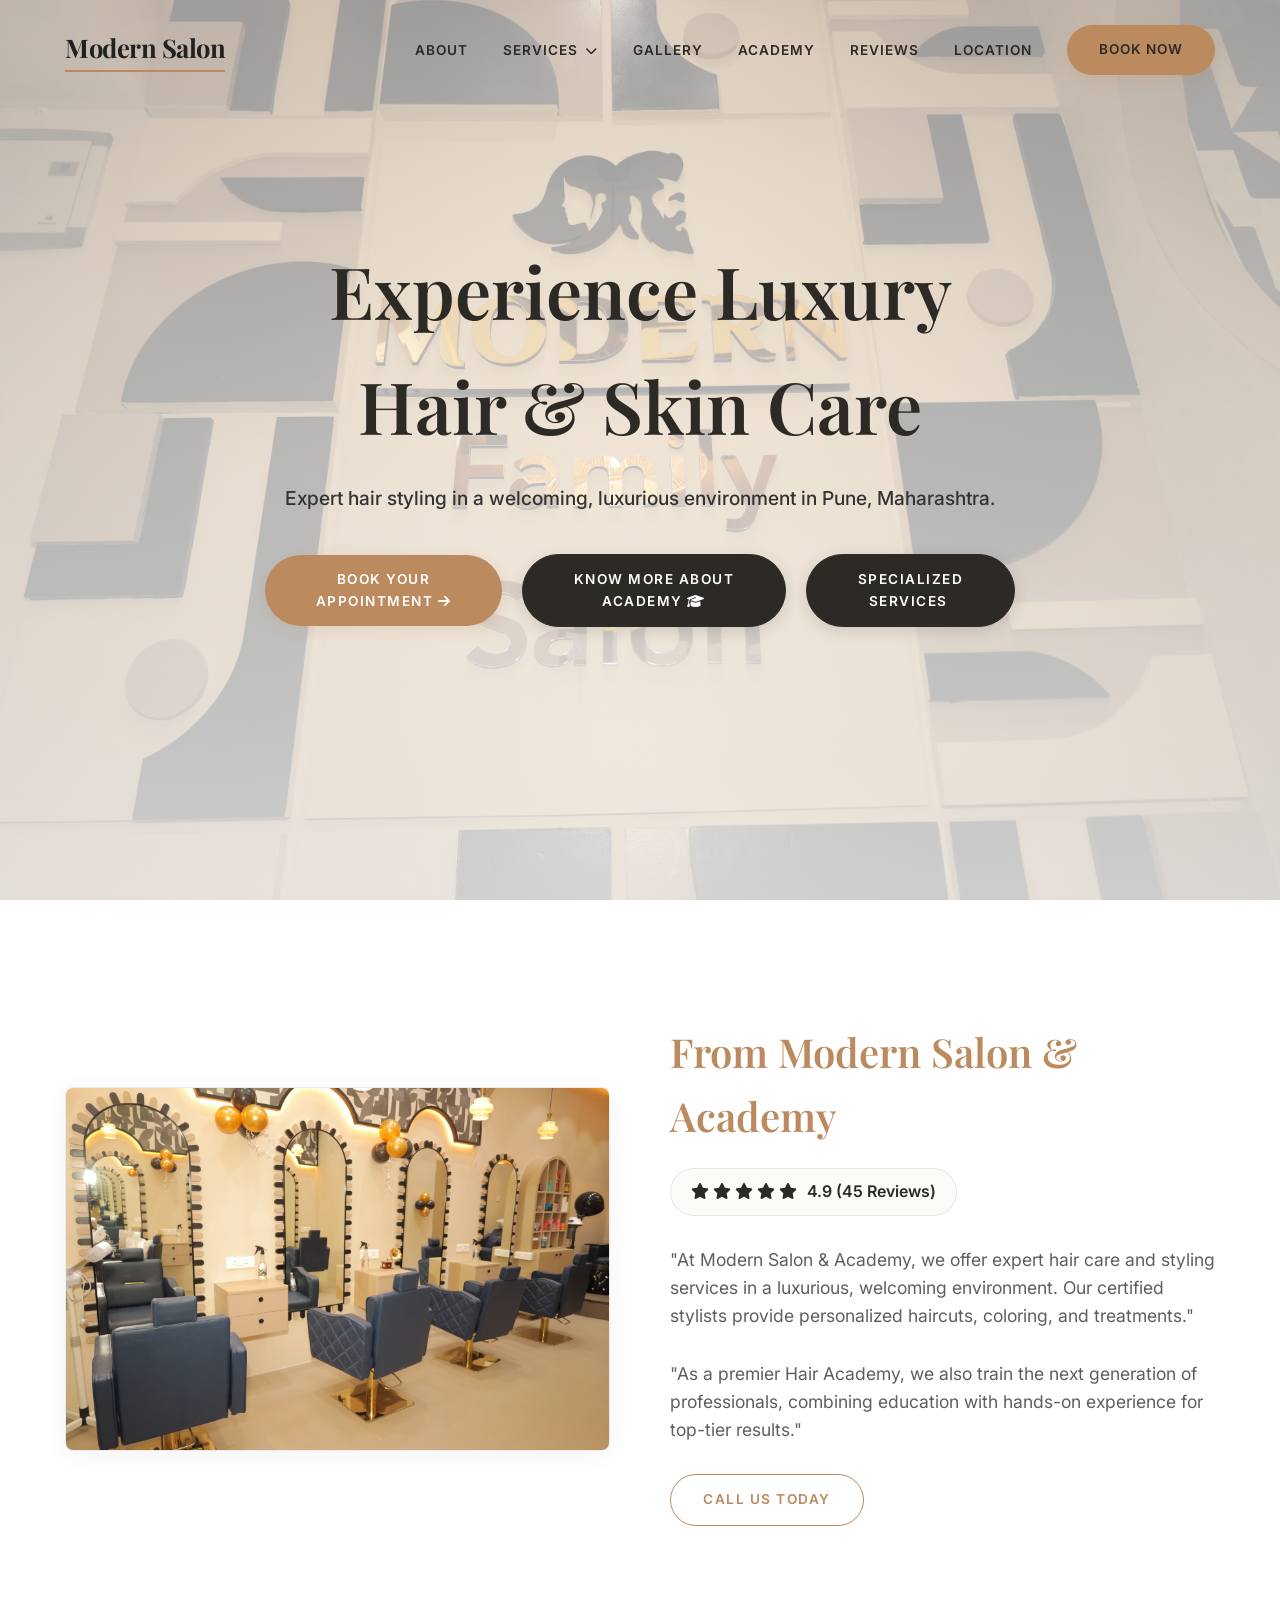
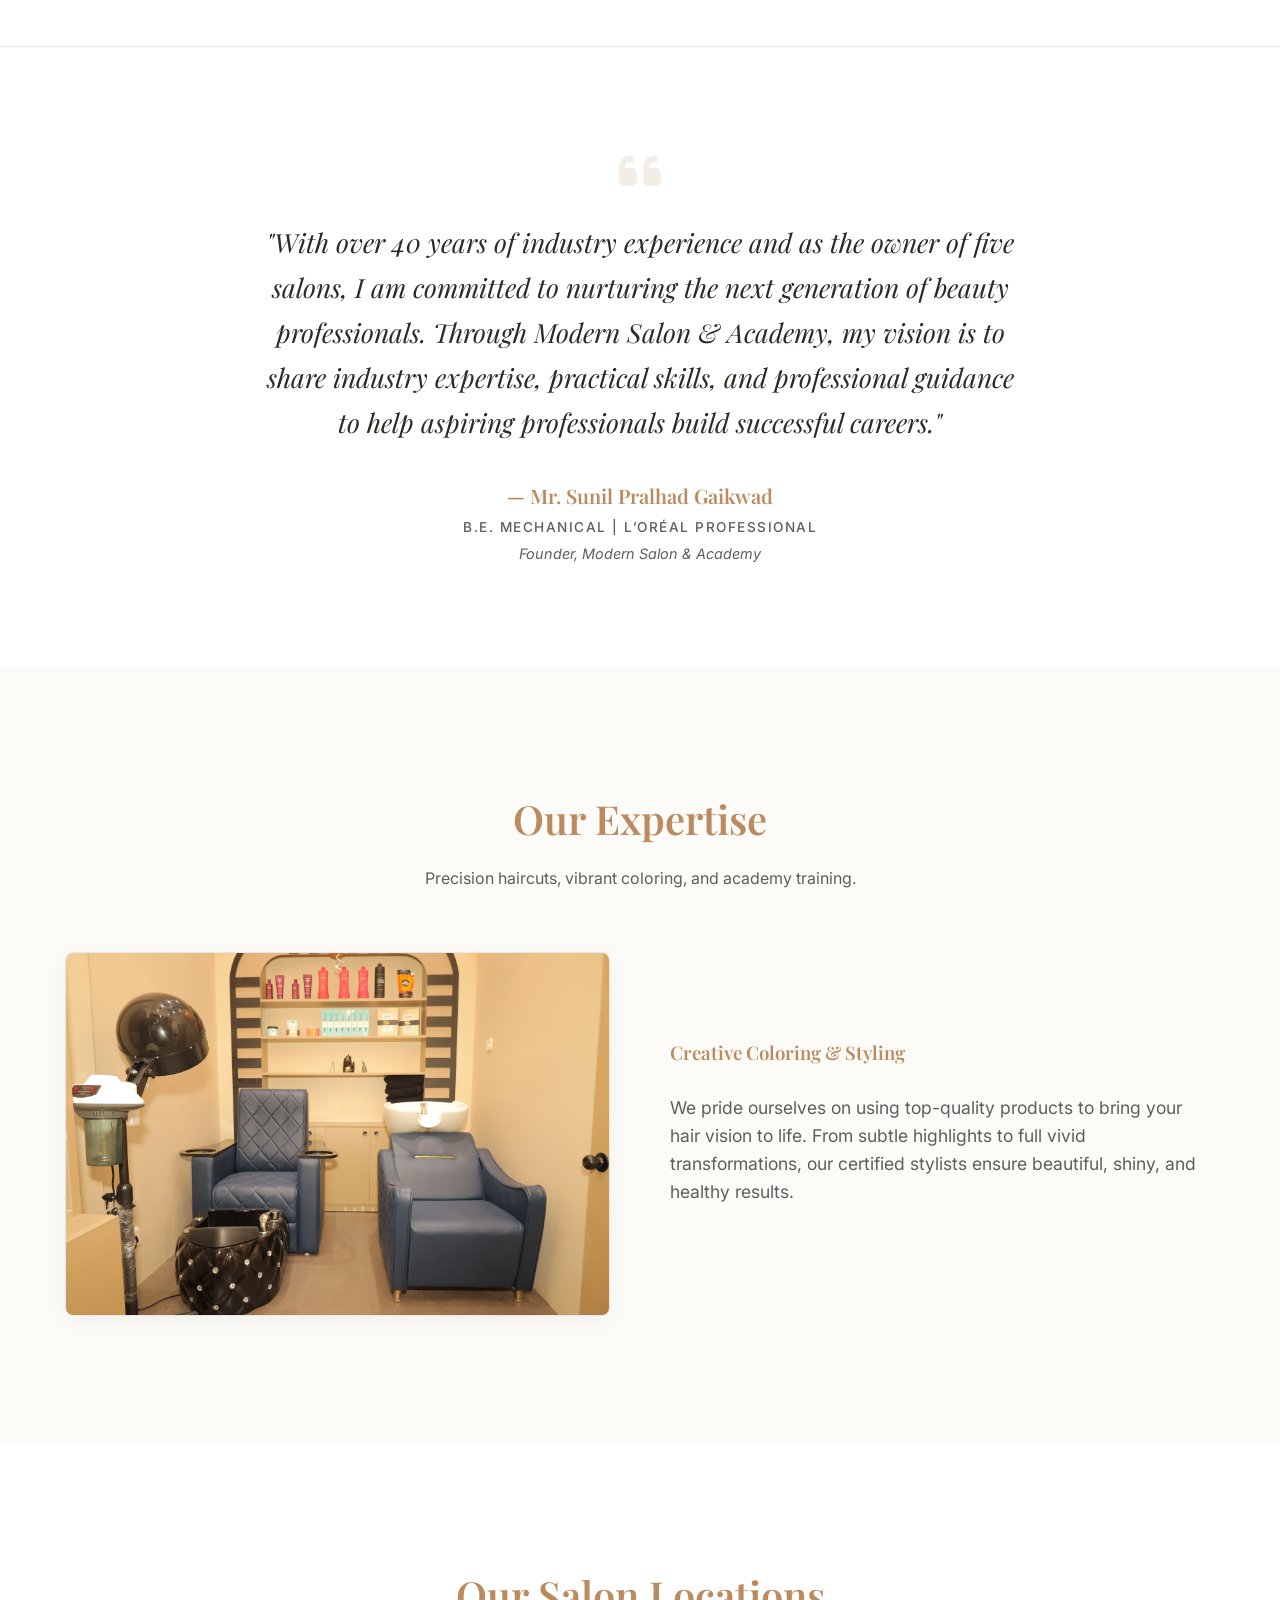
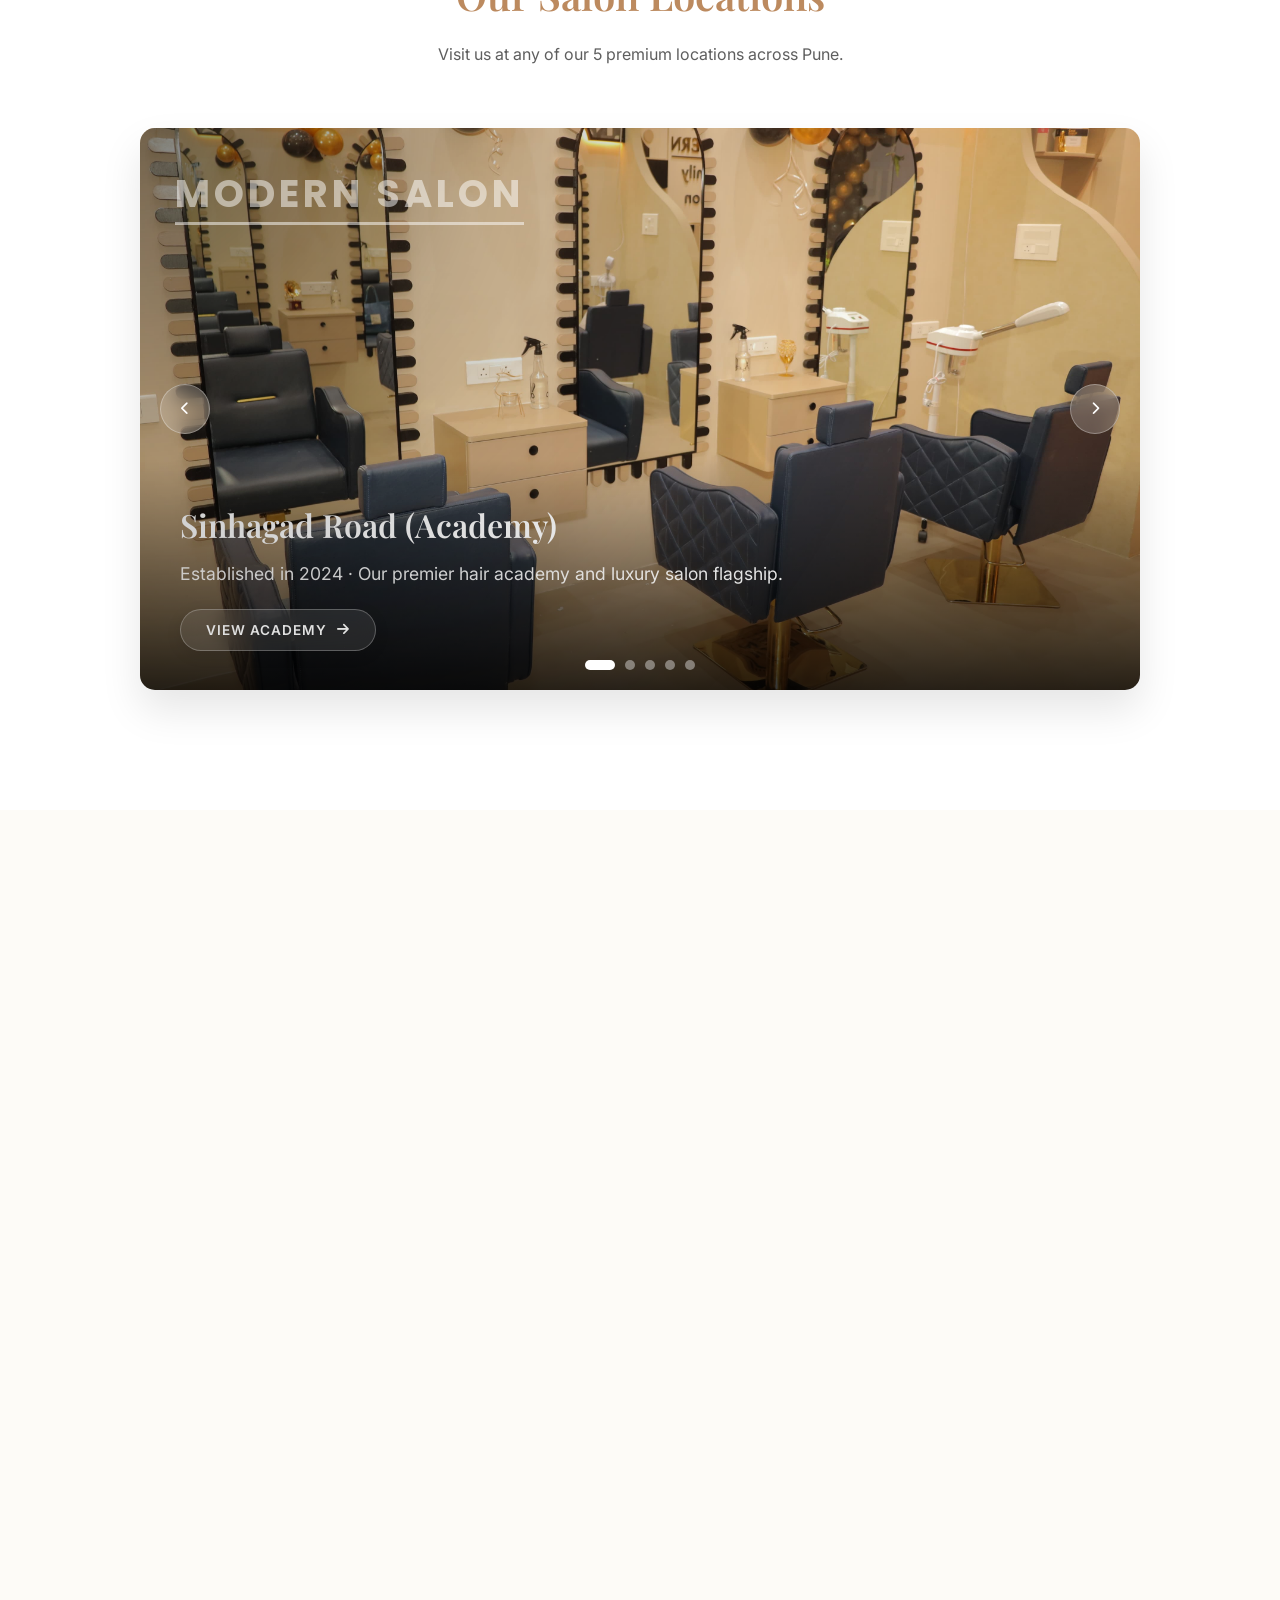
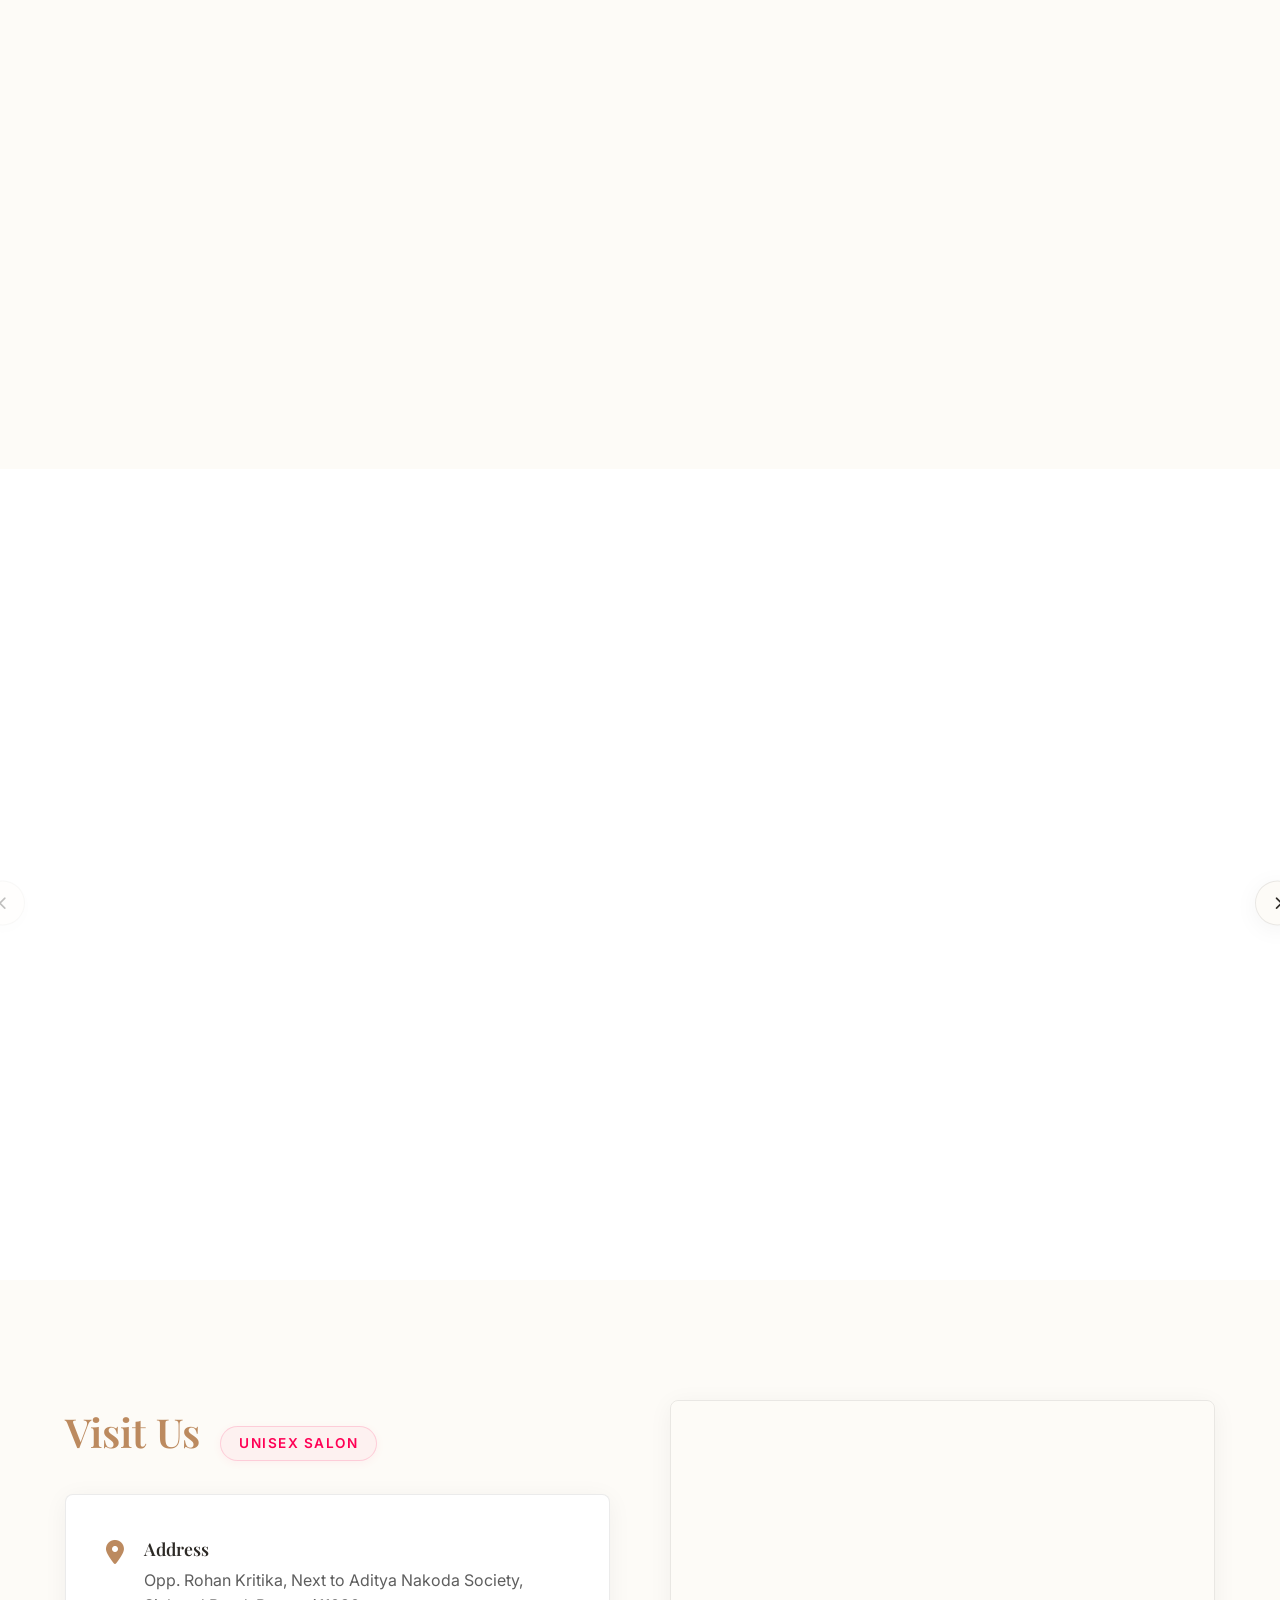
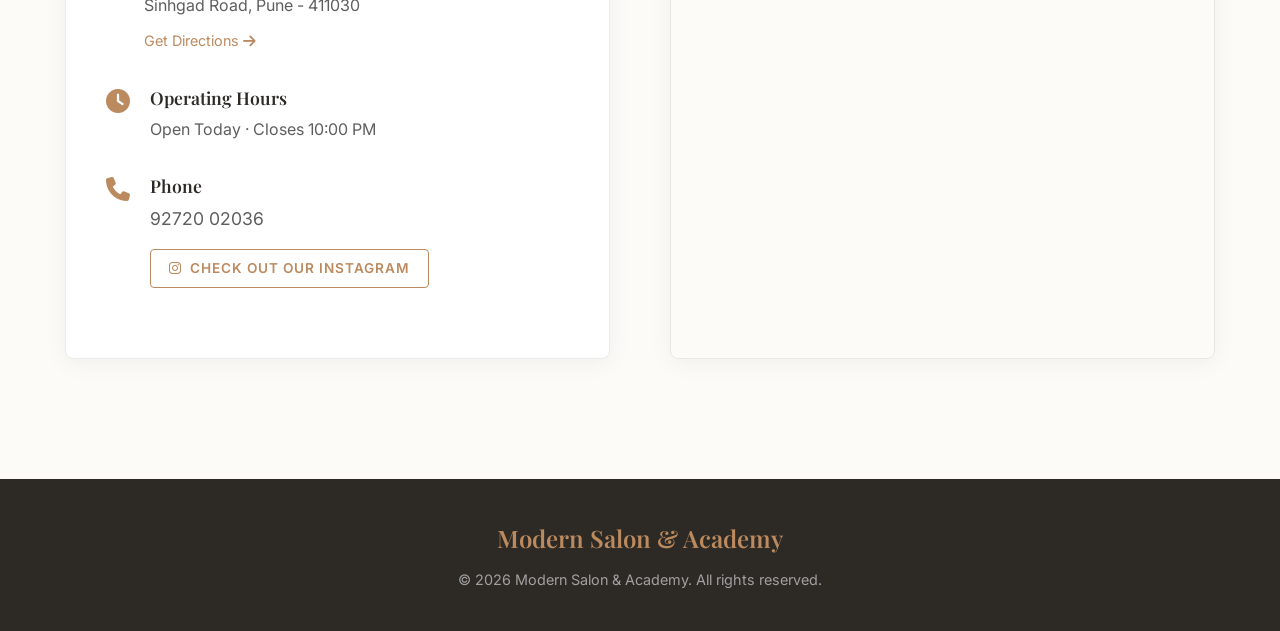
==== index.html @ 639b088c "feat: add Google Reviews carousel with 11 reviews" ====
<!DOCTYPE html>
<html lang="en">

<head>
    <meta charset="UTF-8">
    <meta name="viewport" content="width=device-width, initial-scale=1.0">
    <title>Modern Salon & Academy | Hairdresser in Pune</title>
    <meta name="description"
        content="At Modern Salon & Academy, we offer expert hair care and styling services in a luxurious, welcoming environment. Pune's premier Hair Academy.">
    <!-- Fonts -->
    <link rel="preconnect" href="https://fonts.googleapis.com">
    <link rel="preconnect" href="https://fonts.gstatic.com" crossorigin>
    <!-- Icons -->
    <link rel="stylesheet" href="https://cdnjs.cloudflare.com/ajax/libs/font-awesome/6.4.0/css/all.min.css">
    <!-- Styles -->
    <link rel="stylesheet" href="styles.css">
</head>

<body>

    <!-- Header & Navigation -->
    <header>
        <div class="container nav-container">
            <a href="#" class="logo">Modern Salon</a>

            <button class="mobile-menu-btn" aria-label="Toggle menu">
                <i class="fa-solid fa-bars"></i>
            </button>

            <ul class="nav-links">
                <li><a href="#about">About</a></li>
                <li class="dropdown">
                    <a href="#services" class="dropdown-toggle">Services <i class="fa-solid fa-chevron-down"
                            style="font-size: 0.75rem; margin-left: 3px;"></i></a>
                    <ul class="dropdown-menu">
                        <li><a href="#services">Regular Services</a></li>
                        <li><a href="services.html">Advanced Services</a></li>
                        <li><a href="academy.html">Know more about the academy</a></li>
                    </ul>
                </li>
                <li><a href="#gallery">Gallery</a></li>
                <li><a href="academy.html">Academy</a></li>
                <li><a href="#reviews">Reviews</a></li>
                <li><a href="#contact">Location</a></li>
                <li><a href="tel:08080866944" class="btn">Book Now</a></li>
            </ul>
        </div>
    </header>

    <!-- Mobile Floating Action Button -->
    <a href="tel:08080866944" class="floating-call-btn" aria-label="Call Now">
        <i class="fa-solid fa-phone"></i>
    </a>

    <!-- Hero Section -->
    <section class="hero" id="home">
        <div class="container hero-content">
            <h1>Experience Luxury Hair & Skin Care</h1>
            <p>Expert hair styling in a welcoming, luxurious environment in Pune, Maharashtra.</p>
            <div class="hero-btns">
                <a href="tel:08080866944" class="btn">Book Your Appointment <i class="fa-solid fa-arrow-right"></i></a>
                <a href="academy.html" class="btn btn-hero-secondary">Know more about Academy <i
                        class="fa-solid fa-graduation-cap"></i></a>
                <a href="services.html" class="btn btn-hero-secondary">Specialized Services <i
                        class="fa-solid fa-sparkles"></i></a>
            </div>
        </div>
    </section>

    <!-- About Section -->
    <section class="about" id="about">
        <div class="container about-grid">
            <div class="about-img-container reveal">
                <img src="ModernPhotos/Chairs.jpeg" alt="Modern Salon luxury interior" class="about-img">
            </div>
            <div class="about-text reveal">
                <h2>From Modern Salon & Academy</h2>
                <div class="rating-badge">
                    <span class="stars">
                        <i class="fa-solid fa-star"></i>
                        <i class="fa-solid fa-star"></i>
                        <i class="fa-solid fa-star"></i>
                        <i class="fa-solid fa-star"></i>
                        <i class="fa-solid fa-star"></i>
                    </span>
                    <span>4.9 (45 Reviews)</span>
                </div>
                <p>
                    "At Modern Salon & Academy, we offer expert hair care and styling services in a luxurious, welcoming
                    environment. Our certified stylists provide personalized haircuts, coloring, and treatments."
                </p>
                <p>
                    "As a premier Hair Academy, we also train the next generation of professionals, combining education
                    with hands-on experience for top-tier results."
                </p>
                <a href="tel:08080866944" class="btn btn-outline">Call Us Today</a>
            </div>
        </div>
    </section>

    <!-- Founder's Message Section -->
    <section class="founder-section reveal">
        <div class="container founder-container">
            <div class="founder-quote-wrapper">
                <i class="fa-solid fa-quote-left quote-icon"></i>
                <blockquote class="founder-quote">
                    "With over 40 years of industry experience and as the owner of five salons, I am committed to
                    nurturing the next generation of beauty professionals. Through Modern Salon & Academy, my vision is
                    to share industry expertise, practical skills, and professional guidance to help aspiring
                    professionals build successful careers."
                </blockquote>
                <div class="founder-meta">
                    <p class="founder-name">— Mr. Sunil Pralhad Gaikwad</p>
                    <p class="founder-credentials">B.E. Mechanical | L’Oréal Professional</p>
                    <p class="founder-title">Founder, Modern Salon & Academy</p>
                </div>
            </div>
        </div>
    </section>

    <!-- Services / Showcase Section -->
    <section class="services" id="services">
        <div class="container">
            <div class="section-header reveal">
                <h2>Our Expertise</h2>
                <p style="color: var(--text-muted)">Precision haircuts, vibrant coloring, and academy training.</p>
            </div>

            <div class="about-grid" style="align-items: center;">
                <div class="about-text reveal" style="order: 2;">
                    <h3>Creative Coloring & Styling</h3>
                    <br>
                    <p>We pride ourselves on using top-quality products to bring your hair vision to life. From subtle
                        highlights to full vivid transformations, our certified stylists ensure beautiful, shiny, and
                        healthy results.</p>
                </div>
                <div class="about-img-container reveal" style="order: 1;">
                    <img src="ModernPhotos/AdvnacedChairs.jpeg" alt="Creative hair coloring and styling"
                        class="about-img">
                </div>
            </div>
        </div>
    </section>

    <!-- Locations Carousel Section -->
    <section class="locations-carousel" id="locations">
        <div class="container">
            <div class="section-header reveal">
                <h2>Our Salon Locations</h2>
                <p style="color: var(--text-muted)">Visit us at any of our 5 premium locations across Pune.</p>
            </div>

            <div class="carousel-container reveal">
                <div class="carousel-track">
                    <!-- Slide 1: Sinhagad Road Academy -->
                    <div class="carousel-slide" data-location="sinhagad">
                        <div class="slide-content">
                            <div class="slide-tag">Modern Salon</div>
                            <img src="ModernPhotos/Chairs3.jpeg" alt="Modern Salon Sinhagad Road Academy">
                            <div class="slide-overlay">
                                <h3>Sinhagad Road (Academy)</h3>
                                <p>Established in 2024 · Our premier hair academy and luxury salon flagship.</p>
                                <button class="visit-btn">View Academy <i class="fa-solid fa-arrow-right"></i></button>
                            </div>
                        </div>
                    </div>
                    <!-- Slide 2: Nanded City -->
                    <div class="carousel-slide" data-location="nanded">
                        <div class="slide-content">
                            <div class="slide-tag">Modern Salon</div>
                            <img src="ModernPhotos/ShopLocation.jpeg" alt="Modern Salon Nanded City Location">
                            <div class="slide-overlay">
                                <h3>Nanded City</h3>
                                <p>Established in 2015 · Modern aesthetics and expert stylists in Nanded City.</p>
                                <button class="visit-btn">Visit Location <i
                                        class="fa-solid fa-arrow-right"></i></button>
                            </div>
                        </div>
                    </div>
                    <!-- Slide 3: Goel Ganga -->
                    <div class="carousel-slide" data-location="goelganga">
                        <div class="slide-content">
                            <div class="slide-tag">Modern Salon</div>
                            <img src="ModernPhotos/Chairs2.jpeg" alt="Modern Salon Goel Ganga Location">
                            <div class="slide-overlay">
                                <h3>Goel Ganga</h3>
                                <p>Established in 2014 · Sophisticated styling and premium care at Goel Ganga.</p>
                                <button class="visit-btn">Visit Location <i
                                        class="fa-solid fa-arrow-right"></i></button>
                            </div>
                        </div>
                    </div>
                    <!-- Slide 4: Navshya Maruti -->
                    <div class="carousel-slide" data-location="navshya">
                        <div class="slide-content">
                            <div class="slide-tag">Modern Salon</div>
                            <img src="ModernPhotos/Products2.jpeg" alt="Modern Salon Navshya Maruti Location">
                            <div class="slide-overlay">
                                <h3>Navshya Maruti</h3>
                                <p>Established in 2005 · Boutique salon services and personalized care at Navshya
                                    Maruti.</p>
                                <button class="visit-btn">Visit Location <i
                                        class="fa-solid fa-arrow-right"></i></button>
                            </div>
                        </div>
                    </div>
                    <!-- Slide 5: Ganesh Mala -->
                    <div class="carousel-slide" data-location="ganeshmala">
                        <div class="slide-content">
                            <div class="slide-tag">Modern Salon</div>
                            <img src="ModernPhotos/Chairs4.jpeg" alt="Modern Salon Ganesh Mala Location">
                            <div class="slide-overlay">
                                <h3>Ganesh Mala</h3>
                                <p>Established in 1993 · Our signature flagship experience at Ganesh Mala.</p>
                                <button class="visit-btn">Visit Location <i
                                        class="fa-solid fa-arrow-right"></i></button>
                            </div>
                        </div>
                    </div>
                </div>

                <button class="carousel-btn prev-btn" aria-label="Previous Slide">
                    <i class="fa-solid fa-chevron-left"></i>
                </button>
                <button class="carousel-btn next-btn" aria-label="Next Slide">
                    <i class="fa-solid fa-chevron-right"></i>
                </button>

                <div class="carousel-dots">
                    <span class="dot active"></span>
                    <span class="dot"></span>
                    <span class="dot"></span>
                    <span class="dot"></span>
                    <span class="dot"></span>
                </div>
            </div>
        </div>
    </section>

    <!-- Gallery Section -->
    <section class="gallery" id="gallery">
        <div class="container">
            <div class="section-header reveal">
                <h2>Our Gallery</h2>
                <p style="color: var(--text-muted)">A glimpse into our world of luxury and style.</p>
            </div>

            <div class="gallery-grid reveal">
                <!-- Item 1 -->
                <div class="gallery-item">
                    <img src="assets/cut9.webp" alt="Modern hair styling - style 1">
                </div>
                <!-- Item 2 -->
                <div class="gallery-item">
                    <img src="assets/shop2.jpg" alt="Modern hair styling - style 2">
                </div>
                <!-- Item 3 -->
                <div class="gallery-item">
                    <img src="assets/shop3.jpg" alt="Modern hair styling - style 3">
                </div>
                <!-- Item 4 -->
                <div class="gallery-item">
                    <video src="assets/vid1.mp4" loop muted playsinline autoplay></video>
                </div>
                <!-- Item 5 -->
                <div class="gallery-item">
                    <img src="assets/shop4.jpg" alt="Modern hair styling - style 5">
                </div>
                <!-- Item 6 -->
                <div class="gallery-item">
                    <img src="assets/cut5.jpg" alt="Modern hair styling - style 6">
                </div>
            </div>

            <div class="gallery-footer reveal">
                <a href="gallery.html" class="btn-text">View More <i class="fa-solid fa-arrow-right"></i></a>
            </div>
        </div>
    </section>

    <!-- Reviews Section -->
    <section class="reviews" id="reviews">
        <div class="container" style="position: relative;">
            <div class="section-header reveal">
                <h2>What Our Clients Say</h2>
                <div class="stars" style="font-size: 1.5rem;">
                    <i class="fa-solid fa-star"></i>
                    <i class="fa-solid fa-star"></i>
                    <i class="fa-solid fa-star"></i>
                    <i class="fa-solid fa-star"></i>
                    <i class="fa-solid fa-star"></i>
                </div>
                <p style="color: var(--text-muted); margin-top: 10px;">Based on Google Reviews from our satisfied customers.</p>
            </div>

            <!-- Reviews Carousel Wrapper -->
            <div class="reviews-carousel-wrapper reveal">
                <div class="reviews-track">
                    <!-- Review 1: Vivek Potdar -->
                    <div class="review-card">
                        <div class="review-header">
                            <div class="reviewer-avatar">V</div>
                            <div class="reviewer-info">
                                <h4>Vivek Potdar</h4>
                                <div class="stars" style="font-size: 0.8rem;">
                                    <i class="fa-solid fa-star"></i><i class="fa-solid fa-star"></i><i
                                        class="fa-solid fa-star"></i><i class="fa-solid fa-star"></i><i
                                        class="fa-solid fa-star"></i>
                                </div>
                            </div>
                        </div>
                        <p class="review-text">"Clean space, well-trained staff, and every service is done with precision."</p>
                    </div>

                    <!-- Review 2: Suvani Kamble -->
                    <div class="review-card">
                        <div class="review-header">
                            <div class="reviewer-avatar">S</div>
                            <div class="reviewer-info">
                                <h4>Suvani Kamble</h4>
                                <div class="stars" style="font-size: 0.8rem;">
                                    <i class="fa-solid fa-star"></i><i class="fa-solid fa-star"></i><i
                                        class="fa-solid fa-star"></i><i class="fa-solid fa-star"></i><i
                                        class="fa-solid fa-star"></i>
                                </div>
                            </div>
                        </div>
                        <p class="review-text">"The people who work here are also very nice.❤️ TQ so much"</p>
                    </div>

                    <!-- Review 3: Sunita Karve -->
                    <div class="review-card">
                        <div class="review-header">
                            <div class="reviewer-avatar">S</div>
                            <div class="reviewer-info">
                                <h4>Sunita Karve</h4>
                                <div class="stars" style="font-size: 0.8rem;">
                                    <i class="fa-solid fa-star"></i><i class="fa-solid fa-star"></i><i
                                        class="fa-solid fa-star"></i><i class="fa-solid fa-star"></i><i
                                        class="fa-solid fa-star"></i>
                                </div>
                            </div>
                        </div>
                        <p class="review-text">"It was nice experience staff is well trained and loved the haircut so much"</p>
                    </div>

                    <!-- Review 4: Krishika Honkalse -->
                    <div class="review-card">
                        <div class="review-header">
                            <div class="reviewer-avatar">K</div>
                            <div class="reviewer-info">
                                <h4>Krishika Honkalse</h4>
                                <div class="stars" style="font-size: 0.8rem;">
                                    <i class="fa-solid fa-star"></i><i class="fa-solid fa-star"></i><i
                                        class="fa-solid fa-star"></i><i class="fa-solid fa-star"></i><i
                                        class="fa-solid fa-star"></i>
                                </div>
                            </div>
                        </div>
                        <p class="review-text">"I recently visited Modern Salon & Academy for a Neoplex treatment, and I am beyond satisfied with the results! My hair was quite frizzy and dull before, but now it’s incredibly smooth, shiny, and manageable. The staff was professional and the service was top-notch."</p>
                    </div>

                    <!-- Review 5: Neha Shah -->
                    <div class="review-card">
                        <div class="review-header">
                            <div class="reviewer-avatar">N</div>
                            <div class="reviewer-info">
                                <h4>Neha Shah</h4>
                                <div class="stars" style="font-size: 0.8rem;">
                                    <i class="fa-solid fa-star"></i><i class="fa-solid fa-star"></i><i
                                        class="fa-solid fa-star"></i><i class="fa-solid fa-star"></i><i
                                        class="fa-solid fa-star"></i>
                                </div>
                            </div>
                        </div>
                        <p class="review-text">"Modern Salon & Academy is the best salon for everything. Special thanks to Deepti madam for excellent hair massage and spa. I am very happy with the results of spa. Thank you!"</p>
                    </div>

                    <!-- Review 6: Hrishikesh Potdar -->
                    <div class="review-card">
                        <div class="review-header">
                            <div class="reviewer-avatar">H</div>
                            <div class="reviewer-info">
                                <h4>Hrishikesh Potdar</h4>
                                <div class="stars" style="font-size: 0.8rem;">
                                    <i class="fa-solid fa-star"></i><i class="fa-solid fa-star"></i><i
                                        class="fa-solid fa-star"></i><i class="fa-solid fa-star"></i><i
                                        class="fa-solid fa-star"></i>
                                </div>
                            </div>
                        </div>
                        <p class="review-text">"Very well maintained equipments. Friendly staff. Good consultation techniques for optimum results you desire. Very satisfied. Great service by owner Mr. Shubham Gaikwad. Highly recommended."</p>
                    </div>

                    <!-- Review 7: Lekha Adke -->
                    <div class="review-card">
                        <div class="review-header">
                            <div class="reviewer-avatar">L</div>
                            <div class="reviewer-info">
                                <h4>Lekha Adke</h4>
                                <div class="stars" style="font-size: 0.8rem;">
                                    <i class="fa-solid fa-star"></i><i class="fa-solid fa-star"></i><i
                                        class="fa-solid fa-star"></i><i class="fa-solid fa-star"></i><i
                                        class="fa-solid fa-star"></i>
                                </div>
                            </div>
                        </div>
                        <p class="review-text">"Its very good service for Hair spa (Vaibhav sir) refresh the mood. Highly satisfied with the friendly hospitality and expert care."</p>
                    </div>

                    <!-- Review 8: Vaishali Deshmukh -->
                    <div class="review-card">
                        <div class="review-header">
                            <div class="reviewer-avatar">V</div>
                            <div class="reviewer-info">
                                <h4>Vaishali Deshmukh</h4>
                                <div class="stars" style="font-size: 0.8rem;">
                                    <i class="fa-solid fa-star"></i><i class="fa-solid fa-star"></i><i
                                        class="fa-solid fa-star"></i><i class="fa-solid fa-star"></i><i
                                        class="fa-solid fa-star"></i>
                                </div>
                            </div>
                        </div>
                        <p class="review-text">"I got very good service at this place. Poonam was very helpful. Mr Sunil is very expert in hair cut. A big thank you to the staff."</p>
                    </div>

                    <!-- Review 9: Surya Mishra -->
                    <div class="review-card">
                        <div class="review-header">
                            <div class="reviewer-avatar">S</div>
                            <div class="reviewer-info">
                                <h4>Surya Mishra</h4>
                                <div class="stars" style="font-size: 0.8rem;">
                                    <i class="fa-solid fa-star"></i><i class="fa-solid fa-star"></i><i
                                        class="fa-solid fa-star"></i><i class="fa-solid fa-star"></i><i
                                        class="fa-solid fa-star"></i>
                                </div>
                            </div>
                        </div>
                        <p class="review-text">"Just stumbled upon this place and was a great find. The service (by Yogesh) was really nice (hair cut, beard trim, cleansing, detan etc). The place is nice & clean."</p>
                    </div>

                    <!-- Review 10: Dhanshree Subhe -->
                    <div class="review-card">
                        <div class="review-header">
                            <div class="reviewer-avatar">D</div>
                            <div class="reviewer-info">
                                <h4>Dhanshree Subhe</h4>
                                <div class="stars" style="font-size: 0.8rem;">
                                    <i class="fa-solid fa-star"></i><i class="fa-solid fa-star"></i><i
                                        class="fa-solid fa-star"></i><i class="fa-solid fa-star"></i><i
                                        class="fa-solid fa-star"></i>
                                </div>
                            </div>
                        </div>
                        <p class="review-text">"I recently did the Neoplex hair treatment at Modern Family Salon done by Shubham Gaikwad and I am absolutely in love with the results! My hair feels healthier, shinier, and so much smoother."</p>
                    </div>

                    <!-- Review 11: Aarti Sawale -->
                    <div class="review-card">
                        <div class="review-header">
                            <div class="reviewer-avatar">A</div>
                            <div class="reviewer-info">
                                <h4>Aarti Sawale</h4>
                                <div class="stars" style="font-size: 0.8rem;">
                                    <i class="fa-solid fa-star"></i><i class="fa-solid fa-star"></i><i
                                        class="fa-solid fa-star"></i><i class="fa-solid fa-star"></i><i
                                        class="fa-solid fa-star"></i>
                                </div>
                            </div>
                        </div>
                        <p class="review-text">"I’ve been visiting Modern Family Salon for the past 3 years, and they never disappoint! Recently, I got the Neoplex hair treatment done by Shubham and his team."</p>
                    </div>
                </div>
            </div>

            <!-- Controls -->
            <button class="reviews-carousel-btn prev-btn" id="reviews-prev" aria-label="Previous Slide">
                <i class="fa-solid fa-chevron-left"></i>
            </button>
            <button class="reviews-carousel-btn next-btn" id="reviews-next" aria-label="Next Slide">
                <i class="fa-solid fa-chevron-right"></i>
            </button>
        </div>
    </section>

    <!-- Shop Info Section (Dynamic) -->
    <section class="shop-info" id="shop-info" style="display: none;">
        <div class="container">
            <div class="shop-info-grid">
                <div class="shop-details reveal">
                    <span class="est-tag" id="shop-est">ESTABLISHED IN 2015</span>
                    <h2 class="section-title" id="shop-title">Nanded City</h2>
                    <p class="shop-description" id="shop-desc">Modern aesthetics and expert stylists in Nanded City.</p>
                    <a href="#contact" class="btn btn-primary shop-map-btn">
                        View Map & Directions <i class="fa-solid fa-map-location-dot"></i>
                    </a>
                </div>
                <div class="shop-gallery-container reveal">
                    <div class="shop-gallery">
                        <div class="gallery-item main-img">
                            <img id="shop-img-1" src="" alt="Salon View 1">
                        </div>
                        <div class="gallery-item">
                            <img id="shop-img-2" src="" alt="Salon View 2">
                        </div>
                        <div class="gallery-item">
                            <img id="shop-img-3" src="" alt="Salon View 3">
                        </div>
                    </div>
                </div>
            </div>
        </div>
    </section>

    <!-- Contact & Location -->
    <section class="contact" id="contact">
        <div class="container info-grid">
            <div class="contact-info reveal">
                <div class="contact-header"
                    style="display: flex; align-items: baseline; gap: 20px; margin-bottom: 30px;">
                    <h2
                        style="font-size: 2.5rem; font-family: var(--font-serif); color: var(--accent-color); margin-bottom: 0;">
                        Visit Us</h2>
                    <span id="location-type" class="salon-type-tag">Unisex Salon</span>
                </div>
                <div class="contact-card">
                    <div class="contact-item">
                        <i class="fa-solid fa-location-dot contact-icon"></i>
                        <div class="contact-details">
                            <h4>Address</h4>
                            <p id="location-address">Opp. Rohan Kritika, Next to Aditya Nakoda Society,<br>Sinhgad Road,
                                Pune - 411030</p>
                            <a href="https://maps.google.com/?q=Modern+Salon+and+Academy+Ganesh+Mala+Pune"
                                id="location-link" target="_blank"
                                style="color: var(--accent-color); display: inline-block; margin-top: 10px; font-size: 0.9rem;">Get
                                Directions <i class="fa-solid fa-arrow-right"></i></a>
                        </div>
                    </div>

                    <div class="contact-item">
                        <i class="fa-solid fa-clock contact-icon"></i>
                        <div class="contact-details">
                            <h4>Operating Hours</h4>
                            <p>Open Today · Closes 10:00 PM</p>
                        </div>
                    </div>

                    <div class="contact-item">
                        <i class="fa-solid fa-phone contact-icon"></i>
                        <div class="contact-details">
                            <h4>Phone</h4>
                            <a href="tel:9272002036" id="location-phone"
                                style="color: var(--text-muted); font-size: 1.1rem; display: inline-block;">92720
                                02036</a>
                            <br>
                            <a href="https://www.instagram.com/modernsalonandacademy?igsh=MXRxdDF2YXlpZzJmbw==" target="_blank" class="instagram-btn">
                                <i class="fa-brands fa-instagram"></i> Check out our Instagram
                            </a>
                        </div>
                    </div>
                </div>
            </div>

            <div class="map-container reveal">
                <iframe id="location-map"
                    src="https://www.google.com/maps/embed?pb=!1m18!1m12!1m3!1d121097.23400140852!2d73.6715405972656!3d18.47058389999998!2m3!1f0!2f0!3f0!3m2!1i1024!2i768!4f13.1!3m3!1m2!1s0x3bc2bf0af25cbe55%3A0x1e72e946d2213f!2sModern%20Unisex%20Salon!5e0!3m2!1sen!2sin!4v1786185742770!5m2!1sen!2sin"
                    allowfullscreen="" loading="lazy" referrerpolicy="no-referrer-when-downgrade">
                </iframe>
            </div>
        </div>
    </section>

    <!-- Footer -->
    <footer>
        <div class="container">
            <h3
                style="font-family: var(--font-serif); color: var(--accent-color); font-size: 1.5rem; margin-bottom: 10px;">
                Modern Salon & Academy</h3>
            <p>&copy; 2026 Modern Salon & Academy. All rights reserved.</p>
        </div>
    </footer>

    <!-- Lightbox Modal -->
    <div class="lightbox-modal" id="lightboxModal">
        <button class="lightbox-close" id="closeLightbox" aria-label="Close media">
            <i class="fa-solid fa-xmark"></i>
        </button>
        <img class="lightbox-img" id="lightboxImg" src="" alt="Enlarged gallery image" style="display: none;">
        <video class="lightbox-video" id="lightboxVideo" src="" controls autoplay loop muted
            style="display: none; max-width: 90%; max-height: 85vh; border-radius: 12px; box-shadow: 0 25px 50px rgba(0,0,0,0.5); object-fit: contain;"></video>
    </div>

    <!-- Scripts -->
    <script src="script.js"></script>
</body>

</html>
---- styles.css ----
@import url('https://fonts.googleapis.com/css2?family=Inter:wght@300;400;500;600&family=Playfair+Display:ital,wght@0,400;0,600;0,700;1,400&family=Poppins:wght@400;600;700&display=swap');

:root {
  --bg-main: #ffffff;
  --bg-panel: #fdfbf7;
  --bg-glass: rgba(255, 255, 255, 0.9);
  --text-main: #2d2a26;
  --text-muted: #5e5e5e;
  --accent-color: #bc8a5f;
  --accent-hover: #9e714a;
  --border-light: rgba(0, 0, 0, 0.08);
  --shadow-soft: 0 4px 25px rgba(0, 0, 0, 0.05);
  --font-sans: 'Inter', sans-serif;
  --font-serif: 'Playfair Display', serif;
}

* {
  margin: 0;
  padding: 0;
  box-sizing: border-box;
}

html {
  scroll-behavior: smooth;
}

body {
  font-family: var(--font-sans);
  background-color: var(--bg-main);
  color: var(--text-main);
  line-height: 1.6;
  overflow-x: hidden;
}

/* Typography */
h1,
h2,
h3,
h4 {
  font-family: var(--font-serif);
  font-weight: 600;
  color: var(--text-main);
}

h2,
h3 {
  color: var(--accent-color);
}

a {
  text-decoration: none;
  color: inherit;
  transition: color 0.3s ease;
}

a:hover {
  color: var(--accent-color);
}

.btn {
  display: inline-block;
  padding: 14px 32px;
  background-color: var(--accent-color);
  color: #fff;
  font-weight: 600;
  border-radius: 50px;
  /* Fully rounded buttons look more modern */
  border: none;
  cursor: pointer;
  transition: all 0.4s cubic-bezier(0.165, 0.84, 0.44, 1);
  font-family: var(--font-sans);
  text-transform: uppercase;
  letter-spacing: 1.5px;
  font-size: 0.85rem;
  box-shadow: 0 4px 15px rgba(188, 138, 95, 0.2);
}

.btn:hover {
  background-color: var(--accent-hover);
  box-shadow: 0 8px 25px rgba(188, 138, 95, 0.3);
  transform: translateY(-3px) scale(1.02);
}

.btn-outline {
  background-color: transparent;
  border: 1.5px solid var(--accent-color);
  color: var(--accent-color);
  box-shadow: none;
}

.btn-outline:hover {
  background-color: var(--accent-color);
  color: #fff;
}

/* Layout */
.container {
  max-width: 1200px;
  margin: 0 auto;
  padding: 0 25px;
}

section {
  padding: 120px 0;
}

/* Header */
header {
  position: fixed;
  top: 0;
  left: 0;
  width: 100%;
  padding: 25px 0;
  z-index: 1000;
  transition: all 0.4s ease;
}

header.scrolled {
  background-color: #212121;
  backdrop-filter: blur(15px);
  -webkit-backdrop-filter: blur(15px);
  padding: 18px 0;
  border-bottom: 1px solid rgba(255, 255, 255, 0.1);
  box-shadow: var(--shadow-soft);
}

header.scrolled .nav-links a {
  color: #ffffff;
}

header.scrolled .nav-links a:hover {
  color: var(--accent-color);
}

header.scrolled .logo {
  color: var(--accent-color);
}

.nav-container {
  display: flex;
  justify-content: space-between;
  align-items: center;
}

.logo {
  font-family: var(--font-serif);
  font-size: 1.6rem;
  font-weight: 700;
  color: #212121;
  letter-spacing: -0.5px;
  transition: color 0.3s ease;
  border-bottom: 2px solid var(--accent-color);
  padding-bottom: 2px;
  display: inline-block;
}

.nav-links {
  display: flex;
  gap: 35px;
  align-items: center;
  list-style: none;
}

.nav-links a {
  font-size: 0.85rem;
  font-weight: 600;
  letter-spacing: 1px;
  text-transform: uppercase;
  position: relative;
  color: var(--text-main);
}

.nav-links a::after {
  content: '';
  position: absolute;
  width: 0;
  height: 2px;
  bottom: -5px;
  left: 0;
  background-color: var(--accent-color);
  transition: width 0.3s ease;
}

.nav-links a:hover::after {
  width: 100%;
}

/* Dropdown Menu */
.dropdown {
  position: relative;
}

.dropdown-menu {
  position: absolute;
  top: 100%;
  left: -20px;
  background-color: #212121;
  min-width: 260px;
  box-shadow: 0 15px 35px rgba(0, 0, 0, 0.2);
  border-radius: 12px;
  opacity: 0;
  visibility: hidden;
  transform: translateY(15px);
  transition: all 0.3s cubic-bezier(0.165, 0.84, 0.44, 1);
  list-style: none;
  padding: 15px 0;
  z-index: 1000;
  border: 1px solid rgba(255, 255, 255, 0.1);
  display: flex;
  flex-direction: column;
  gap: 0;
}

.dropdown:hover .dropdown-menu {
  opacity: 1;
  visibility: visible;
  transform: translateY(10px);
}

.dropdown-menu li {
  width: 100%;
}

.dropdown-menu a {
  padding: 10px 25px;
  display: block;
  font-size: 0.9rem;
  color: #ffffff;
  font-weight: 500;
  text-transform: none;
  letter-spacing: normal;
  transition: all 0.2s ease;
}

.dropdown-menu a::after {
  display: none;
}

.dropdown-menu a:hover {
  background-color: rgba(255, 255, 255, 0.05);
  color: var(--accent-color);
  padding-left: 32px;
}

.mobile-menu-btn {
  display: none;
  font-size: 1.8rem;
  background: none;
  border: none;
  color: var(--accent-color);
  cursor: pointer;
  z-index: 1100;
  transition: transform 0.3s ease;
}

.mobile-menu-btn:hover {
  transform: scale(1.1);
}

/* Hero Section */
.hero {
  height: 100vh;
  position: relative;
  display: flex;
  align-items: center;
  justify-content: center;
  /* Very light white overlay to make dark text readable, or dark overlay for white text. Since they want bright, light gradient */
  background-image: linear-gradient(to bottom, rgba(255, 255, 255, 0.6), rgba(255, 255, 255, 0.8)), url('ModernPhotos/FrontLogo.jpeg');
  background-size: cover;
  background-position: center;
  text-align: center;
  padding-top: 80px;
}

.hero-content {
  max-width: 800px;
  z-index: 10;
}

.hero h1 {
  font-size: 4.5rem;
  margin-bottom: 20px;
  color: var(--text-main);
  animation: slideUp 1s ease forwards;
}

.hero p {
  font-size: 1.2rem;
  margin-bottom: 40px;
  color: #333;
  opacity: 0;
  font-weight: 500;
  animation: slideUp 1s ease 0.3s forwards;
}

.hero .hero-btns {
  opacity: 0;
  animation: slideUp 1s ease 0.6s forwards;
  display: flex;
  flex-direction: column;
  align-items: center;
  gap: 15px;
  margin-top: 30px;
}

@media (min-width: 768px) {
  .hero .hero-btns {
    flex-direction: row;
    justify-content: center;
    gap: 20px;
  }
}

.btn-hero-secondary {
  background-color: var(--text-main);
  color: #fff;
  border: 1.5px solid var(--text-main);
  box-shadow: 0 4px 15px rgba(45, 42, 38, 0.15);
}

.btn-hero-secondary:hover {
  background-color: var(--accent-color);
  border-color: var(--accent-color);
  color: #fff;
  box-shadow: 0 8px 25px rgba(188, 138, 95, 0.3);
}

/* About Section */
.about-grid {
  display: grid;
  grid-template-columns: 1fr 1fr;
  gap: 60px;
  align-items: center;
}

.about-img {
  width: 100%;
  border-radius: 8px;
  border: 1px solid var(--border-light);
  box-shadow: var(--shadow-soft);
}

.about-text h2 {
  font-size: 2.5rem;
  margin-bottom: 20px;
}

.about-text p {
  color: var(--text-muted);
  margin-bottom: 30px;
  font-size: 1.1rem;
}

/* Stats / Reviews Badge */
.rating-badge {
  display: inline-flex;
  align-items: center;
  gap: 10px;
  background: var(--bg-panel);
  padding: 10px 20px;
  border-radius: 50px;
  border: 1px solid var(--border-light);
  margin-bottom: 30px;
}

.rating-badge span {
  font-weight: 600;
  color: var(--text-main);
}

.stars {
  color: var(--accent-color);
}

/* Founder's Message Section */
.founder-section {
  background-color: var(--bg-main);
  padding: 100px 0;
  text-align: center;
  border-top: 1px solid var(--border-light);
}

.founder-container {
  max-width: 900px;
  margin: 0 auto;
  position: relative;
}

.founder-quote-wrapper {
  position: relative;
  padding: 0 40px;
}

.founder-quote-wrapper .quote-icon {
  font-size: 3rem;
  color: var(--accent-color);
  opacity: 0.15;
  margin-bottom: 25px;
  display: block;
}

.founder-quote {
  font-family: var(--font-serif);
  font-size: 1.65rem;
  line-height: 1.7;
  color: var(--text-main);
  font-style: italic;
  margin-bottom: 35px;
  position: relative;
}

.founder-meta {
  display: inline-block;
}

.founder-name {
  font-family: var(--font-serif);
  font-size: 1.25rem;
  font-weight: 600;
  color: var(--accent-color);
  margin-bottom: 5px;
}

.founder-credentials {
  font-size: 0.85rem;
  text-transform: uppercase;
  letter-spacing: 1.5px;
  color: var(--text-muted);
  margin-bottom: 4px;
  font-weight: 500;
}

.founder-title {
  font-size: 0.9rem;
  color: var(--text-muted);
  font-style: italic;
}

/* Services */
.services {
  background-color: var(--bg-panel);
}

/* Locations Carousel */
.locations-carousel {
  background-color: var(--bg-main);
  overflow: hidden;
}

.carousel-container {
  position: relative;
  max-width: 1000px;
  margin: 0 auto;
  border-radius: 15px;
  overflow: hidden;
  box-shadow: 0 20px 40px rgba(0, 0, 0, 0.1);
}

.carousel-track {
  display: flex;
  transition: transform 0.6s cubic-bezier(0.77, 0, 0.175, 1);
  will-change: transform;
}

.carousel-slide {
  min-width: 100%;
  position: relative;
  aspect-ratio: 16 / 9;
}

.slide-content {
  position: relative;
  width: 100%;
  height: 100%;
}

.slide-content img {
  width: 100%;
  height: 100%;
  object-fit: cover;
  display: block;
}

.slide-tag {
  position: absolute;
  top: 0;
  left: 0;
  width: 100%;
  height: 100%;
  padding: 35px 35px;
  color: rgba(255, 255, 255, 0.5);
  /* 50% Transparency */
  font-family: 'Poppins', sans-serif;
  font-size: clamp(1.2rem, 4vw, 2.4rem);
  font-weight: 700;
  letter-spacing: 4px;
  text-transform: uppercase;
  text-decoration: underline;
  text-underline-offset: 15px;
  text-decoration-thickness: 3px;
  z-index: 5;
  pointer-events: none;

  /* Smooth readability vignette (no solid badge background) */
  background: radial-gradient(circle at 0% 0%, rgba(0, 0, 0, 0.5) 0%, rgba(0, 0, 0, 0.2) 30%, transparent 70%);
}

.slide-overlay {
  position: absolute;
  bottom: 0;
  left: 0;
  width: 100%;
  padding: 40px;
  background: linear-gradient(to top, rgba(0, 0, 0, 0.8), transparent);
  color: #fff;
  transition: all 0.3s ease;
}

.slide-overlay h3 {
  color: #fff;
  font-size: 2rem;
  margin-bottom: 10px;
}

.slide-overlay p {
  font-size: 1.1rem;
  opacity: 0.9;
  margin-bottom: 20px;
}

.visit-btn {
  background: rgba(255, 255, 255, 0.1);
  backdrop-filter: blur(10px);
  -webkit-backdrop-filter: blur(10px);
  border: 1px solid rgba(255, 255, 255, 0.3);
  color: #fff;
  padding: 12px 25px;
  border-radius: 50px;
  font-family: var(--font-sans);
  font-weight: 600;
  font-size: 0.85rem;
  text-transform: uppercase;
  letter-spacing: 1px;
  cursor: pointer;
  transition: all 0.4s cubic-bezier(0.165, 0.84, 0.44, 1);
  display: inline-flex;
  align-items: center;
  gap: 10px;
  position: relative;
  overflow: hidden;
  box-shadow: 0 4px 15px rgba(0, 0, 0, 0.1);
}

.visit-btn::before {
  content: '';
  position: absolute;
  top: 0;
  left: -100%;
  width: 100%;
  height: 100%;
  background: linear-gradient(120deg,
      transparent,
      rgba(255, 255, 255, 0.3),
      transparent);
  transition: all 0.6s ease;
}

.visit-btn:hover {
  background: rgba(255, 255, 255, 0.2);
  transform: translateY(-3px);
  box-shadow: 0 8px 25px rgba(255, 255, 255, 0.15);
  border-color: rgba(255, 255, 255, 0.5);
}

.visit-btn:hover::before {
  left: 100%;
}

.visit-btn:active {
  transform: translateY(-1px) scale(0.98);
}

.visit-btn i {
  transition: transform 0.3s ease;
}

.visit-btn:hover i {
  transform: translateX(5px);
}

.carousel-btn {
  position: absolute;
  top: 50%;
  transform: translateY(-50%);
  background: rgba(255, 255, 255, 0.2);
  backdrop-filter: blur(10px);
  -webkit-backdrop-filter: blur(10px);
  color: #fff;
  border: 1px solid rgba(255, 255, 255, 0.3);
  width: 50px;
  height: 50px;
  border-radius: 50%;
  display: flex;
  align-items: center;
  justify-content: center;
  cursor: pointer;
  z-index: 10;
  transition: all 0.3s ease;
}

.carousel-btn:hover {
  background: rgba(255, 255, 255, 0.4);
  transform: translateY(-50%) scale(1.1);
}

.prev-btn {
  left: 20px;
}

.next-btn {
  right: 20px;
}

.carousel-dots {
  position: absolute;
  bottom: 20px;
  left: 50%;
  transform: translateX(-50%);
  display: flex;
  gap: 10px;
  z-index: 10;
}

.dot {
  width: 10px;
  height: 10px;
  border-radius: 50%;
  background: rgba(255, 255, 255, 0.4);
  cursor: pointer;
  transition: all 0.3s ease;
}

.dot.active {
  background: #fff;
  width: 30px;
  border-radius: 10px;
}

@media (max-width: 768px) {
  .carousel-slide {
    aspect-ratio: 1 / 1;
  }

  .slide-overlay {
    padding: 25px 25px 45px 25px;
  }

  .slide-overlay h3 {
    font-size: 1.5rem;
  }

  .carousel-btn {
    width: 40px;
    height: 40px;
    top: 35%;
  }
}

/* Gallery Section */
.gallery {
  background-color: var(--bg-panel);
}

.gallery-grid {
  display: grid;
  grid-template-columns: repeat(3, 1fr);
  gap: 25px;
}

.gallery-item {
  position: relative;
  aspect-ratio: 1 / 1;
  border-radius: 12px;
  overflow: hidden;
  box-shadow: var(--shadow-soft);
  cursor: pointer;
  transition: all 0.5s cubic-bezier(0.165, 0.84, 0.44, 1);
}

.gallery-item img,
.gallery-item video {
  width: 100%;
  height: 100%;
  object-fit: cover;
  display: block;
  transition: transform 0.5s cubic-bezier(0.165, 0.84, 0.44, 1);
}

.gallery-item::before {
  content: '';
  position: absolute;
  top: 0;
  left: 0;
  width: 100%;
  height: 100%;
  background: rgba(0, 0, 0, 0.4);
  opacity: 0;
  transition: opacity 0.4s ease;
  z-index: 1;
}

.gallery-item:hover::before {
  opacity: 1;
}

.gallery-item:hover img,
.gallery-item:hover video {
  transform: scale(1.08);
}

.placeholder-img {
  width: 100%;
  height: 100%;
  background: linear-gradient(135deg, #f0f0f0, #e0e0e0);
  display: flex;
  align-items: center;
  justify-content: center;
  color: var(--accent-color);
  font-family: var(--font-serif);
  font-weight: 600;
  font-size: 1.2rem;
  letter-spacing: 1px;
  border: 1px solid var(--border-light);
  transition: all 0.5s ease;
}

.gallery-item:hover {
  transform: translateY(-10px) scale(1.02);
  box-shadow: 0 15px 35px rgba(0, 0, 0, 0.1);
}

.gallery-item:hover .placeholder-img {
  background: linear-gradient(135deg, var(--accent-color), var(--accent-hover));
  color: #fff;
}

.gallery-item::after {
  content: 'VIEW';
  position: absolute;
  top: 50%;
  left: 50%;
  transform: translate(-50%, -50%) scale(0.8);
  color: #fff;
  font-weight: 700;
  letter-spacing: 3px;
  font-size: 0.8rem;
  opacity: 0;
  transition: all 0.4s ease;
  z-index: 2;
}

.gallery-item:hover::after {
  opacity: 1;
  transform: translate(-50%, -50%) scale(1);
}

@media (max-width: 900px) {
  .gallery-grid {
    grid-template-columns: repeat(2, 1fr);
  }
}

@media (max-width: 600px) {
  .gallery-grid {
    grid-template-columns: 1fr;
  }
}

.gallery-footer {
  text-align: center;
  margin-top: 50px;
}

.btn-text {
  background: none;
  border: none;
  color: var(--accent-color);
  font-family: var(--font-sans);
  font-weight: 600;
  font-size: 1rem;
  letter-spacing: 2px;
  text-transform: uppercase;
  cursor: pointer;
  padding: 10px 20px;
  transition: all 0.3s ease;
  display: inline-flex;
  align-items: center;
  gap: 10px;
}

.btn-text:hover {
  color: var(--text-main);
  transform: translateX(5px);
}

.btn-text i {
  transition: transform 0.3s ease;
}

.btn-text:hover i {
  transform: translateX(5px);
}

/* Reviews Section */
.reviews {
  background-color: var(--bg-main);
}

.section-header {
  text-align: center;
  margin-bottom: 60px;
}

.section-header h2 {
  font-size: 2.5rem;
  margin-bottom: 15px;
}

.reviews-carousel-wrapper {
  overflow: hidden;
  width: 100%;
  position: relative;
  padding: 10px 0;
}

.reviews-track {
  display: flex;
  gap: 30px;
  transition: transform 0.5s cubic-bezier(0.25, 1, 0.5, 1);
}

.reviews-track .review-card {
  flex: 0 0 calc(33.333% - 20px);
  background-color: var(--bg-panel);
  padding: 30px;
  border-radius: 8px;
  border: 1px solid var(--border-light);
  box-shadow: var(--shadow-soft);
  transition: transform 0.3s ease, border-color 0.3s ease;
  box-sizing: border-box;
  display: flex;
  flex-direction: column;
  justify-content: space-between;
}

.reviews-track .review-card:hover {
  transform: translateY(-5px);
  border-color: var(--accent-color);
}

.reviews-carousel-btn {
  position: absolute;
  top: 55%;
  transform: translateY(-50%);
  background: var(--bg-panel);
  border: 1px solid var(--border-light);
  color: var(--text-main);
  width: 45px;
  height: 45px;
  border-radius: 50%;
  cursor: pointer;
  display: flex;
  align-items: center;
  justify-content: center;
  transition: all 0.3s ease;
  box-shadow: var(--shadow-soft);
  z-index: 10;
}

.reviews-carousel-btn:hover {
  background: var(--accent-color);
  color: var(--bg-main);
  border-color: var(--accent-color);
}

.reviews-carousel-btn.prev-btn {
  left: -60px;
}

.reviews-carousel-btn.next-btn {
  right: -60px;
}

@media (max-width: 1200px) {
  .reviews-carousel-btn.prev-btn { left: -15px; }
  .reviews-carousel-btn.next-btn { right: -15px; }
}

@media (max-width: 991px) {
  .reviews-track .review-card {
    flex: 0 0 calc(50% - 15px);
  }
  .reviews-carousel-btn {
    top: auto;
    bottom: -60px;
    transform: none;
  }
  .reviews-carousel-btn.prev-btn {
    left: calc(50% - 55px);
  }
  .reviews-carousel-btn.next-btn {
    right: calc(50% - 55px);
  }
  .reviews {
    padding-bottom: 120px !important;
  }
}

@media (max-width: 768px) {
  .reviews-track .review-card {
    flex: 0 0 100%;
  }
}

.review-header {
  display: flex;
  align-items: center;
  gap: 15px;
  margin-bottom: 20px;
}

.reviewer-avatar {
  width: 50px;
  height: 50px;
  border-radius: 50%;
  background-color: var(--accent-color);
  color: #fff;
  display: flex;
  align-items: center;
  justify-content: center;
  font-weight: 600;
  font-size: 1.2rem;
}

.reviewer-info h4 {
  color: var(--text-main);
  font-family: var(--font-sans);
  font-size: 1rem;
  margin-bottom: 5px;
}

.review-text {
  font-style: italic;
  color: var(--text-muted);
}

/* Shop Info Section */
.shop-info {
  background-color: var(--bg-main);
  padding: 80px 0;
  border-bottom: 1px solid var(--border-light);
}

.shop-info-grid {
  display: grid;
  grid-template-columns: 1fr 1.2fr;
  gap: 60px;
  align-items: center;
}

.shop-details {
  transition: opacity 0.3s ease;
}

.est-tag {
  display: inline-block;
  font-size: 0.8rem;
  font-weight: 700;
  letter-spacing: 2px;
  color: var(--accent-color);
  margin-bottom: 15px;
  text-transform: uppercase;
}

.shop-description {
  font-size: 1.1rem;
  line-height: 1.8;
  color: var(--text-muted);
  margin: 25px 0 35px 0;
}

.shop-map-btn {
  display: inline-flex;
  align-items: center;
  gap: 10px;
  padding: 14px 28px;
  border: 1px solid var(--accent-color);
  color: var(--accent-color);
  background: transparent;
  transition: all 0.3s ease;
  font-weight: 600;
  text-transform: uppercase;
  font-size: 0.85rem;
  letter-spacing: 1px;
}

.shop-map-btn:hover {
  background-color: var(--accent-color);
  color: var(--bg-main);
}

/* Bento style grid gallery */
.shop-gallery-container {
  transition: opacity 0.3s ease;
}

.shop-gallery {
  display: grid;
  grid-template-columns: 1.8fr 1fr;
  grid-template-rows: 1fr 1fr;
  gap: 15px;
  height: 420px;
}

.shop-gallery .gallery-item {
  position: relative;
  overflow: hidden;
  border-radius: 8px;
  border: 1px solid var(--border-light);
  box-shadow: var(--shadow-soft);
}

.shop-gallery .gallery-item.main-img {
  grid-row: 1 / 3;
  grid-column: 1 / 2;
}

.shop-gallery img {
  width: 100%;
  height: 100%;
  object-fit: cover;
  transition: transform 0.6s cubic-bezier(0.25, 1, 0.5, 1);
  display: block;
}

.shop-gallery .gallery-item:hover img {
  transform: scale(1.05);
}

@media (max-width: 991px) {
  .shop-info-grid {
    grid-template-columns: 1fr;
    gap: 40px;
  }
  .shop-gallery {
    height: 320px;
  }
}
@media (max-width: 576px) {
  .shop-gallery {
    grid-template-columns: 1fr;
    grid-template-rows: 180px 120px 120px;
    height: auto;
  }
  .shop-gallery .gallery-item.main-img {
    grid-row: auto;
    grid-column: auto;
  }
}

/* Contact & Info Section */
.contact {
  background-color: var(--bg-panel);
}

.contact-info {
  transition: opacity 0.3s ease;
}

.info-grid {
  display: grid;
  grid-template-columns: 1fr 1fr;
  gap: 60px;
}

.contact-card {
  background-color: var(--bg-main);
  padding: 40px;
  border-radius: 8px;
  border: 1px solid var(--border-light);
  box-shadow: var(--shadow-soft);
}

.salon-type-tag {
  color: #ff0055;
  background: rgba(255, 0, 85, 0.04);
  padding: 6px 18px;
  border-radius: 50px;
  font-weight: 600;
  font-size: 0.85rem;
  letter-spacing: 1.5px;
  text-transform: uppercase;
  border: 1px solid rgba(255, 0, 85, 0.15);
  font-family: var(--font-sans);
  display: inline-flex;
  align-items: center;
  box-shadow: 0 2px 10px rgba(255, 0, 85, 0.05);
  transition: all 0.3s ease;
}

.salon-type-tag:hover {
  background: rgba(255, 0, 85, 0.08);
  transform: translateY(-1px);
}

@media (max-width: 600px) {
  .contact-header {
    flex-direction: column;
    gap: 5px !important;
  }
}

.contact-item {
  display: flex;
  gap: 20px;
  margin-bottom: 30px;
}

.contact-icon {
  color: var(--accent-color);
  font-size: 1.5rem;
  margin-top: 5px;
}

.contact-details h4 {
  color: var(--text-main);
  margin-bottom: 5px;
  font-size: 1.1rem;
}

.contact-details p {
  color: var(--text-muted);
}

.map-container {
  width: 100%;
  height: 100%;
  min-height: 400px;
  border-radius: 8px;
  overflow: hidden;
  border: 1px solid var(--border-light);
  box-shadow: var(--shadow-soft);
  transition: opacity 0.3s ease;
}

.map-container iframe {
  width: 100%;
  height: 100%;
  border: 0;
}

/* Footer */
footer {
  background-color: var(--text-main);
  padding: 40px 0;
  text-align: center;
}

footer h3 {
  color: #fff;
}

footer p {
  color: #a0a0a0;
  font-size: 0.9rem;
}

/* Utilities / Animations */
.reveal {
  opacity: 0;
  transform: translateY(30px);
  transition: all 0.8s ease;
}

.reveal.active {
  opacity: 1;
  transform: translateY(0);
}

@keyframes slideUp {
  from {
    opacity: 0;
    transform: translateY(30px);
  }

  to {
    opacity: 1;
    transform: translateY(0);
  }
}

/* Mobile Responsiveness */
@media (max-width: 900px) {

  .about-grid,
  .info-grid {
    grid-template-columns: 1fr;
  }

  .hero h1 {
    font-size: 3rem;
  }

  .section-header h2 {
    font-size: 2rem;
  }
}

@media (max-width: 768px) {
  body.nav-open {
    overflow: hidden;
  }

  header {
    background-color: rgba(255, 255, 255, 0.92) !important;
    backdrop-filter: blur(20px) !important;
    -webkit-backdrop-filter: blur(20px) !important;
    padding: 15px 0 !important;
    border-bottom: 1px solid var(--border-light) !important;
    box-shadow: var(--shadow-soft) !important;
  }

  header .logo {
    color: var(--accent-color) !important;
    text-shadow: none !important;
  }

  .nav-links {
    position: fixed;
    top: 0;
    right: -100%;
    width: 100%;
    height: 100svh;
    background-color: rgba(33, 33, 33, 0.98);
    backdrop-filter: blur(25px);
    -webkit-backdrop-filter: blur(25px);
    flex-direction: column;
    justify-content: center;
    align-items: center;
    padding: calc(env(safe-area-inset-top) + 80px) 0 10vh 0;
    gap: 5px;
    transition: right 0.5s cubic-bezier(0.77, 0, 0.175, 1);
    box-shadow: none;
    z-index: 1500;
    overflow-y: auto;
  }

  .nav-links.active {
    right: 0;
  }

  .nav-links li {
    margin: 8px 0;
    width: 100%;
    text-align: center;
    opacity: 0;
    transform: translateY(15px);
    transition: all 0.4s cubic-bezier(0.25, 1, 0.5, 1);
  }

  .nav-links.active li {
    opacity: 1;
    transform: translateY(0);
  }

  /* Staggered animation for menu items */
  .nav-links.active li:nth-child(1) { transition-delay: 0.05s; }
  .nav-links.active li:nth-child(2) { transition-delay: 0.1s; }
  .nav-links.active li:nth-child(3) { transition-delay: 0.15s; }
  .nav-links.active li:nth-child(4) { transition-delay: 0.2s; }
  .nav-links.active li:nth-child(5) { transition-delay: 0.25s; }
  .nav-links.active li:nth-child(6) { transition-delay: 0.3s; }
  .nav-links.active li:nth-child(7) { transition-delay: 0.35s; }

  .nav-links a {
    font-size: 1.25rem;
    font-family: var(--font-serif);
    font-weight: 600;
    color: #ffffff;
    display: inline-block;
    padding: 6px 0;
  }

  .nav-links .dropdown-menu {
    position: static;
    opacity: 1;
    visibility: visible;
    transform: none;
    box-shadow: none;
    border: none;
    padding: 8px 0;
    background-color: transparent;
    border-radius: 0;
    display: none;
    margin-top: 5px;
    flex-direction: column;
    align-items: center;
  }

  .nav-links .dropdown:hover .dropdown-menu {
    display: flex;
  }

  .nav-links .dropdown-menu a {
    font-size: 1.05rem;
    font-family: var(--font-sans);
    color: rgba(255, 255, 255, 0.7);
    padding: 6px 0;
  }

  .mobile-menu-btn {
    display: block;
    z-index: 1600;
    color: var(--accent-color);
  }

  .hero h1 {
    font-size: 2.8rem;
  }
}

/* Call Button pulse animation for Mobile */
.floating-call-btn {
  display: none;
  position: fixed;
  bottom: 30px;
  right: 30px;
  width: 65px;
  height: 65px;
  background-color: var(--accent-color);
  color: #fff;
  border-radius: 50%;
  align-items: center;
  justify-content: center;
  font-size: 1.6rem;
  box-shadow: 0 8px 25px rgba(188, 138, 95, 0.4);
  z-index: 1200;
  animation: pulse 2s infinite;
  transition: transform 0.3s ease;
}

.floating-call-btn:hover {
  transform: scale(1.1);
}

@keyframes pulse {
  0% {
    transform: scale(1);
    box-shadow: 0 0 0 0 rgba(188, 138, 95, 0.7);
  }

  70% {
    transform: scale(1.08);
    box-shadow: 0 0 0 20px rgba(188, 138, 95, 0);
  }

  100% {
    transform: scale(1);
    box-shadow: 0 0 0 0 rgba(188, 138, 95, 0);
  }
}

@media (max-width: 768px) {
  .floating-call-btn {
    display: flex;
    bottom: 40px;
    right: 25px;
  }
}

/* Lightbox Styles */
.lightbox-modal {
  position: fixed;
  top: 0;
  left: 0;
  width: 100vw;
  height: 100vh;
  background-color: rgba(10, 10, 10, 0.9);
  backdrop-filter: blur(10px);
  -webkit-backdrop-filter: blur(10px);
  z-index: 3000;
  display: flex;
  align-items: center;
  justify-content: center;
  opacity: 0;
  pointer-events: none;
  transition: opacity 0.4s cubic-bezier(0.25, 1, 0.5, 1);
}

.lightbox-modal.active {
  opacity: 1;
  pointer-events: auto;
}

.lightbox-img,
.lightbox-video {
  max-width: 90%;
  max-height: 80vh;
  border-radius: 12px;
  box-shadow: 0 25px 50px rgba(0, 0, 0, 0.5);
  transform: scale(0.95);
  transition: transform 0.4s cubic-bezier(0.25, 1, 0.5, 1);
  object-fit: contain;
  width: auto;
  height: auto;
  min-width: 280px;
}

.instagram-btn {
  margin-top: 15px;
  display: inline-flex;
  align-items: center;
  gap: 8px;
  color: var(--accent-color);
  font-weight: 600;
  font-size: 0.85rem;
  text-transform: uppercase;
  letter-spacing: 1px;
  text-decoration: none;
  border: 1px solid var(--accent-color);
  padding: 8px 18px;
  border-radius: 4px;
  background-color: transparent;
  transition: all 0.3s ease;
}

.instagram-btn:hover {
  background-color: var(--accent-color);
  color: var(--bg-main) !important;
  box-shadow: 0 4px 15px rgba(212, 175, 55, 0.2);
}

@media (min-width: 768px) {

  .lightbox-img,
  .lightbox-video {
    min-width: 600px;
  }
}

.lightbox-modal.active .lightbox-img,
.lightbox-modal.active .lightbox-video {
  transform: scale(1);
}

@media (max-width: 576px) {
  .lightbox-close {
    top: 15px;
    right: 20px;
    font-size: 2.5rem;
  }
}

.lightbox-close {
  position: absolute;
  top: 25px;
  right: 35px;
  background: none;
  border: none;
  color: #fff;
  font-size: 3rem;
  cursor: pointer;
  transition: transform 0.3s ease, color 0.3s ease;
  z-index: 3100;
}

.lightbox-close:hover {
  color: var(--accent-color);
  transform: scale(1.1) rotate(90deg);
}

body.modal-open {
  overflow: hidden;
}

/* --- Mobile Responsiveness Optimizations --- */
@media (max-width: 768px) {
  section {
    padding: 60px 0;
  }

  .contact-card {
    padding: 25px;
  }

  .map-container {
    min-height: 300px;
  }

  /* Removed .nav-links li margin override to keep items centered */

  .nav-links a {
    display: block;
    padding: 12px 0;
  }

  .slide-overlay p {
    font-size: 0.95rem;
    margin-bottom: 15px;
  }

  .btn {
    padding: 12px 24px;
    font-size: 0.8rem;
  }
}

@media (max-width: 480px) {
  section {
    padding: 50px 0;
  }

  .hero h1 {
    font-size: 2.2rem;
  }

  .hero p {
    font-size: 1rem;
    margin-bottom: 25px;
  }

  .floating-call-btn {
    width: 55px;
    height: 55px;
    font-size: 1.4rem;
    bottom: 20px;
    right: 20px;
  }

  .about-text h2,
  .section-header h2 {
    font-size: 1.8rem;
  }

  .slide-overlay h3 {
    font-size: 1.3rem;
  }

  .slide-tag {
    font-size: 1.2rem;
    padding: 20px;
  }
}
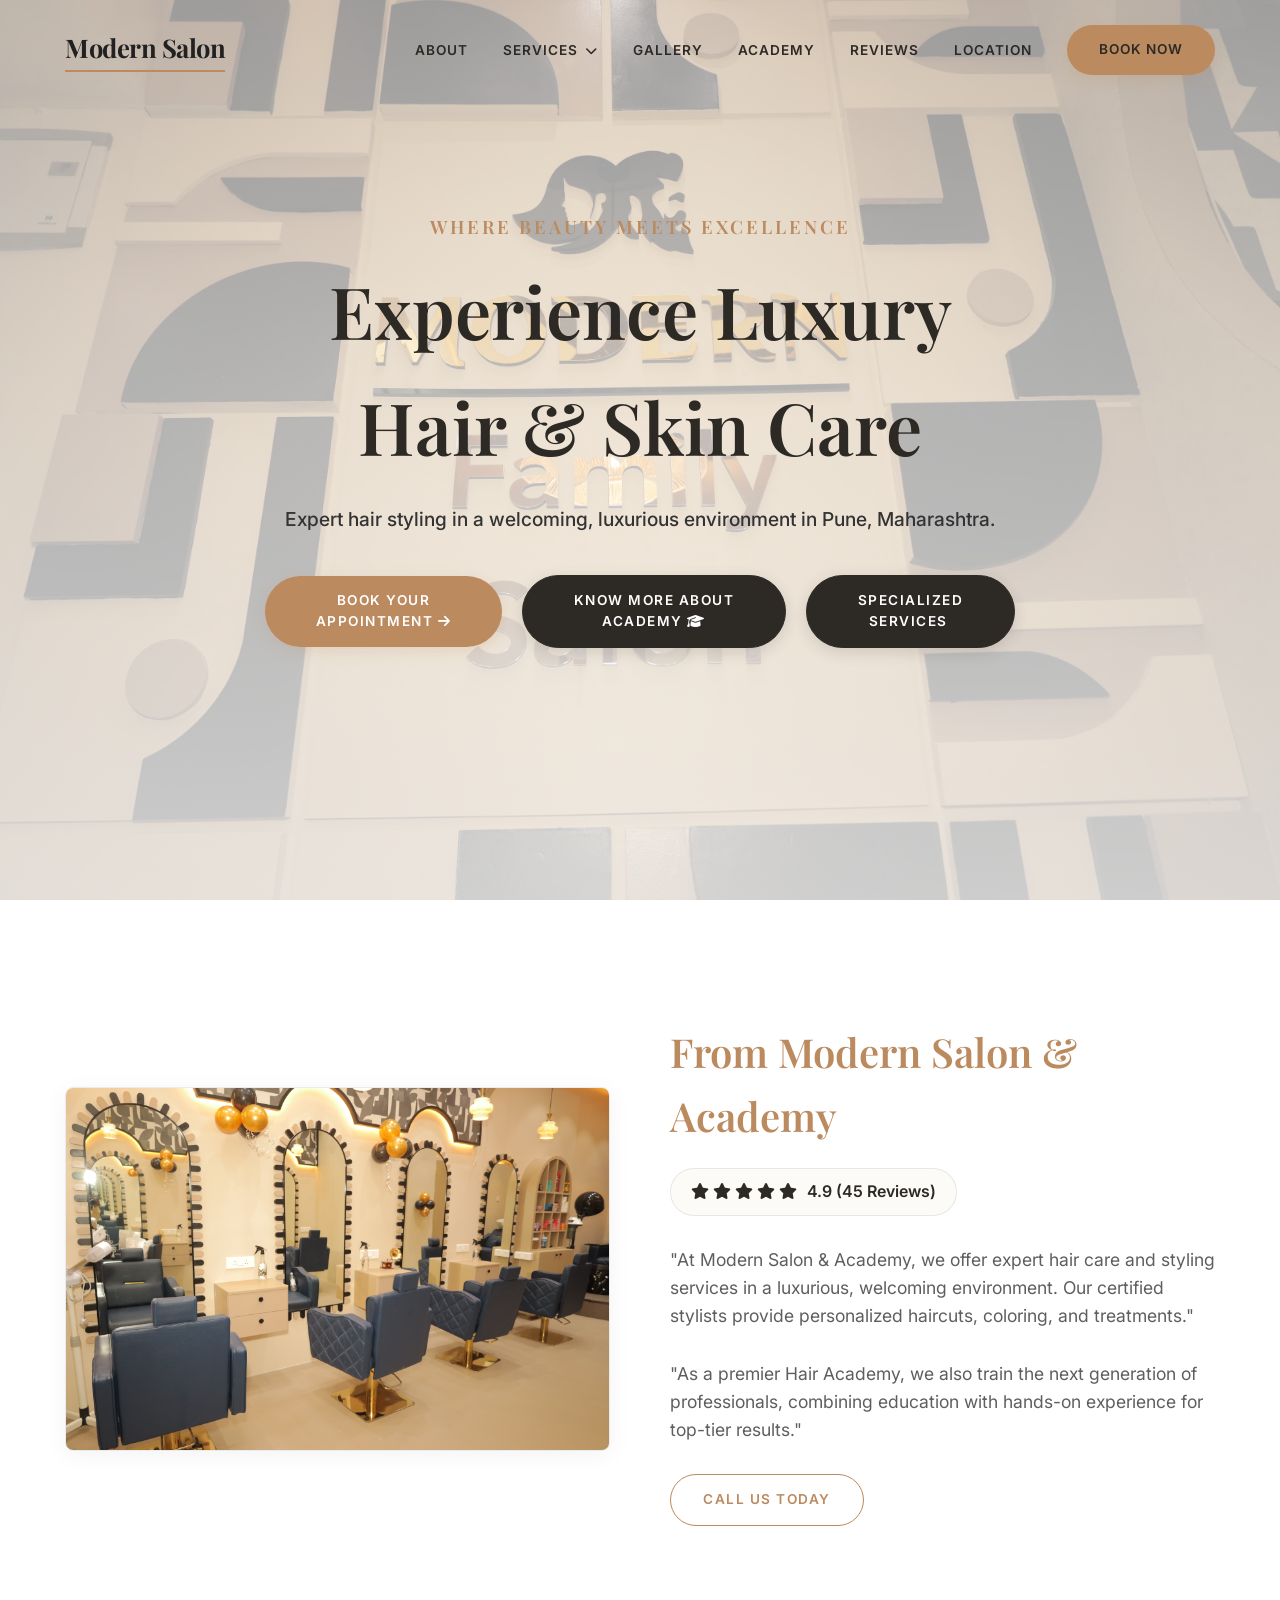
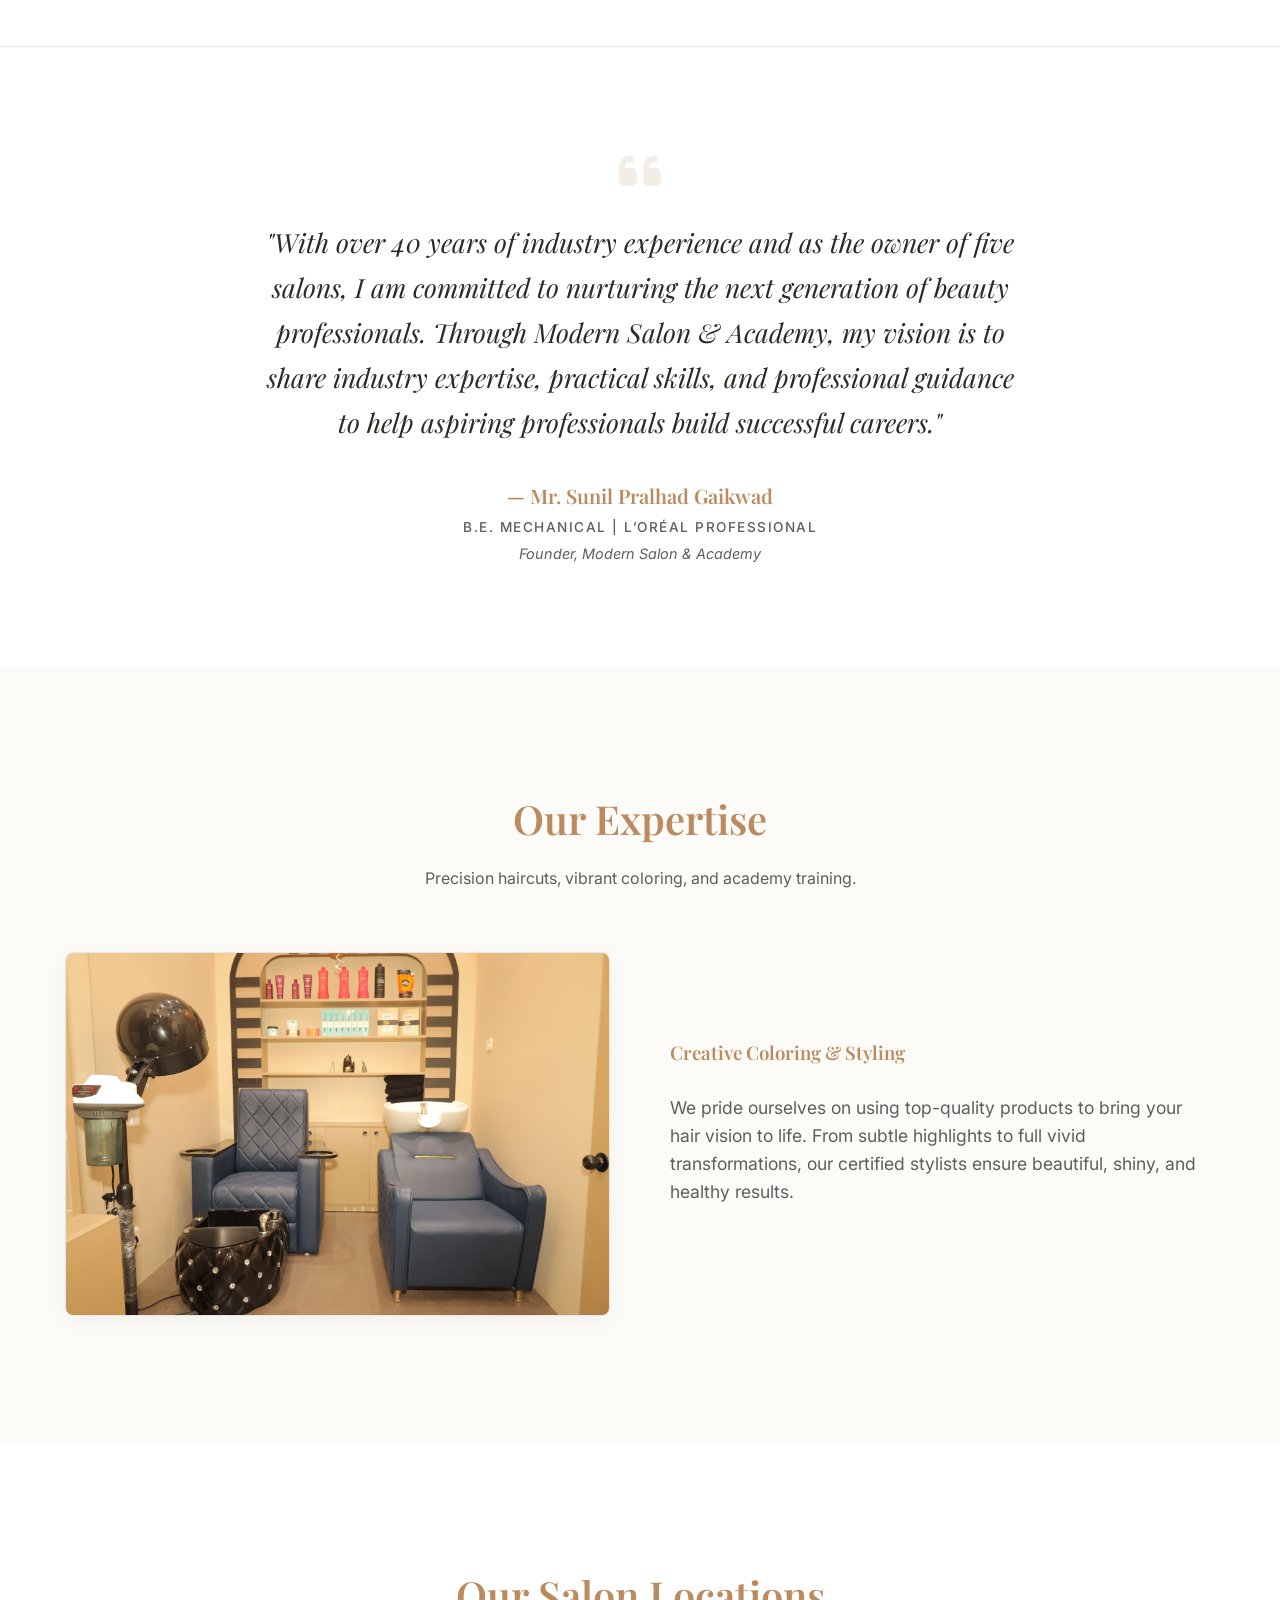
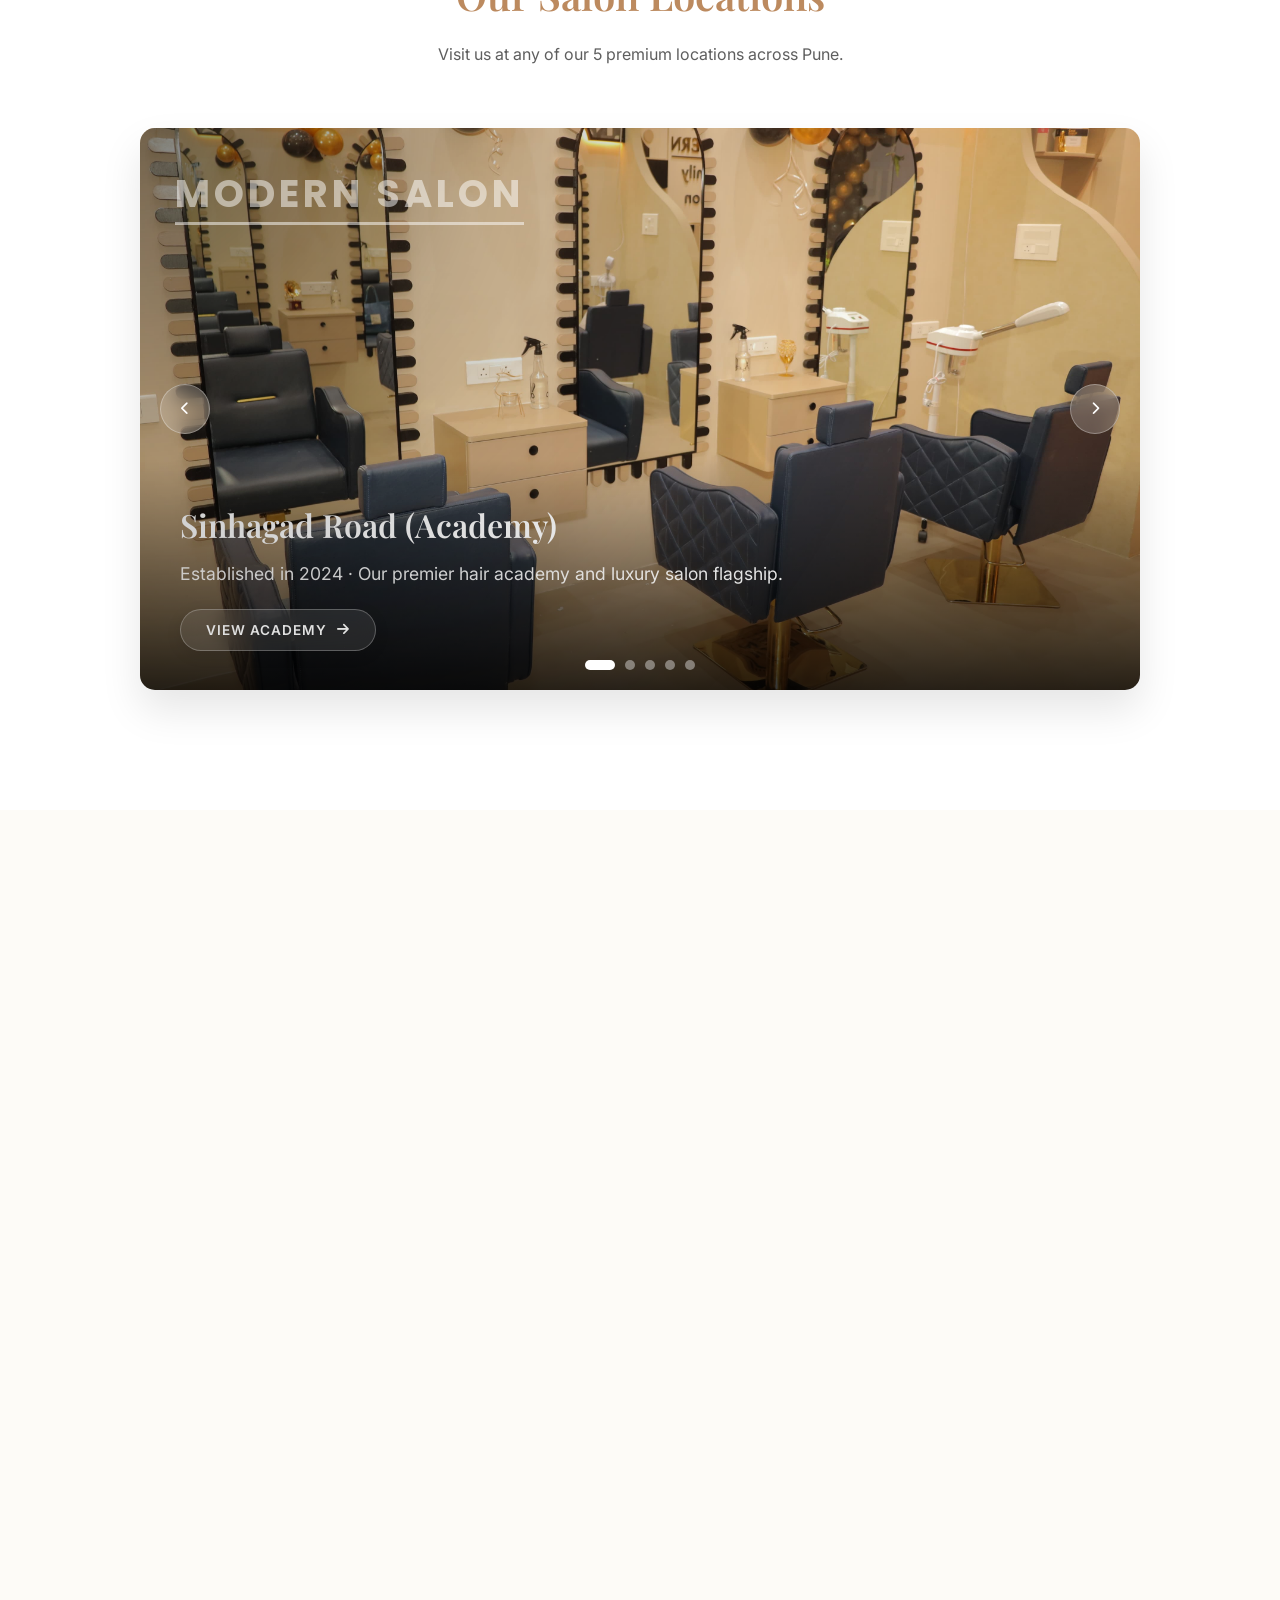
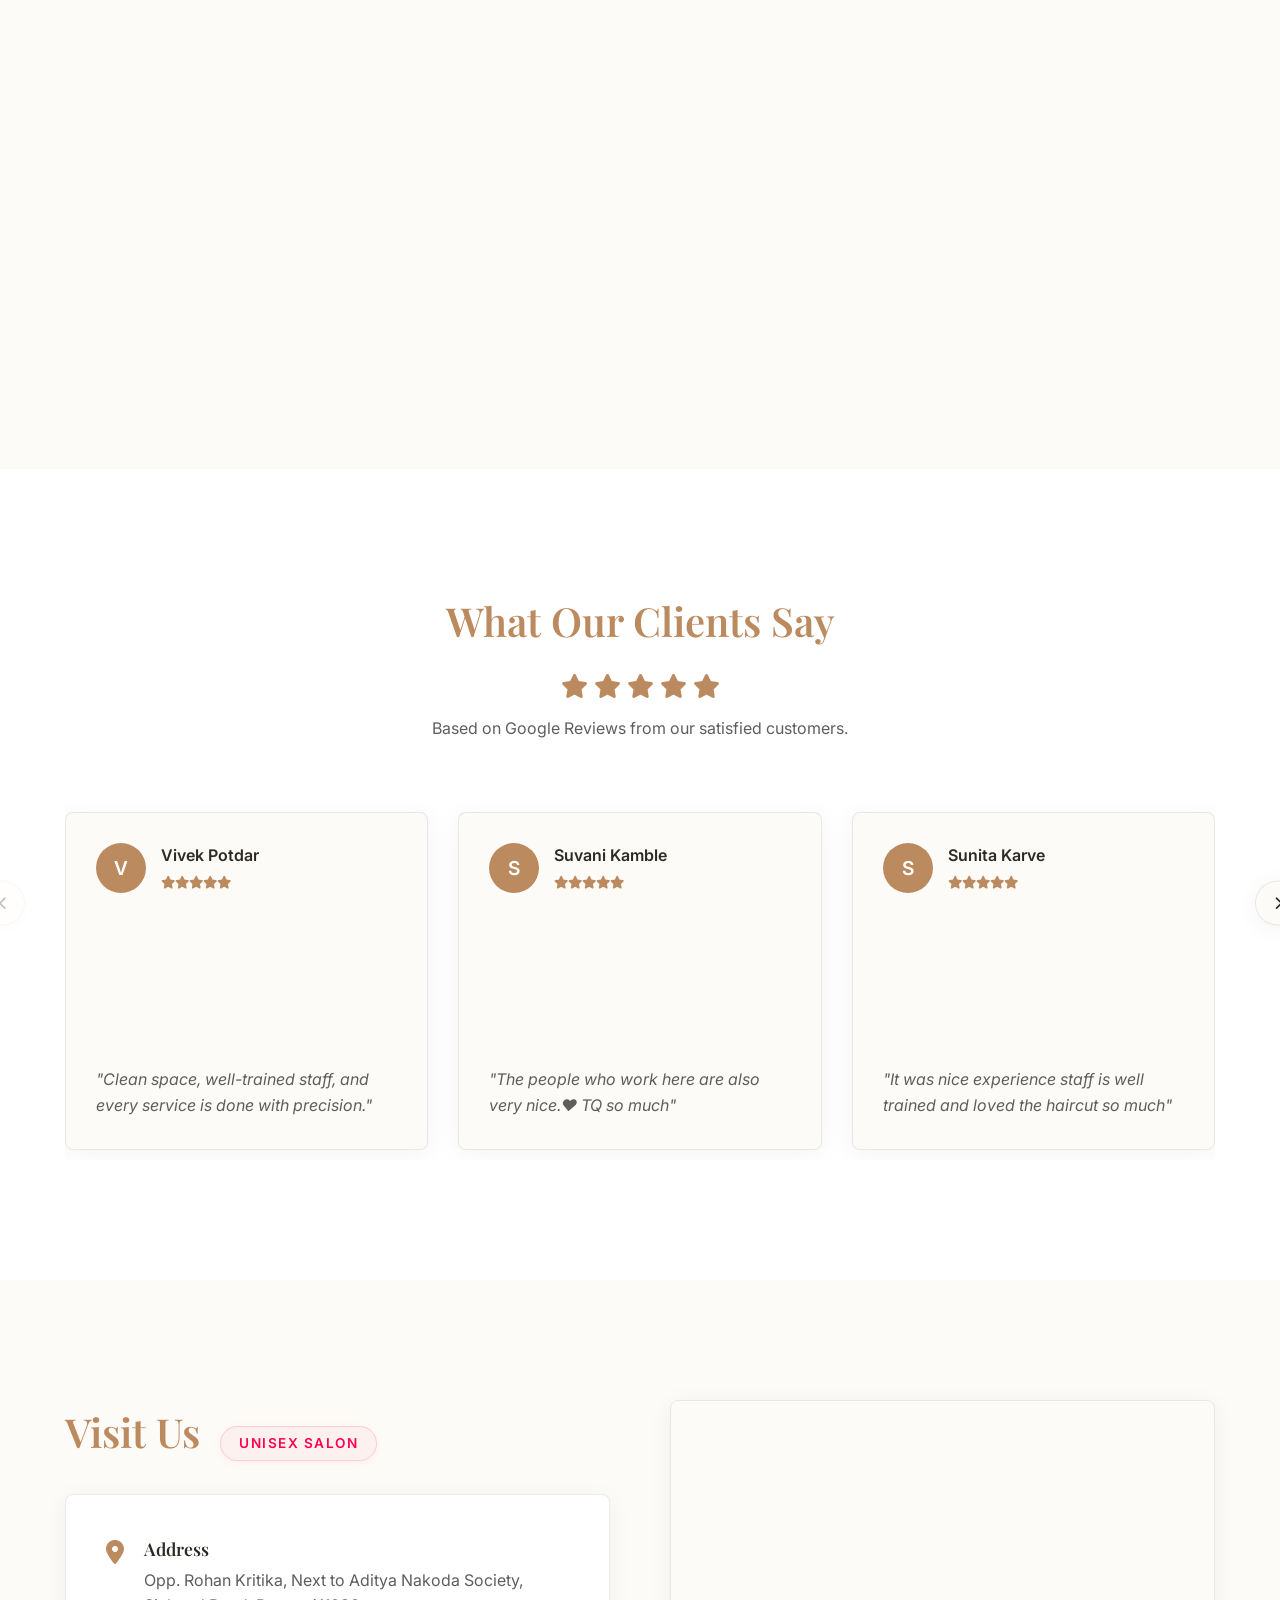
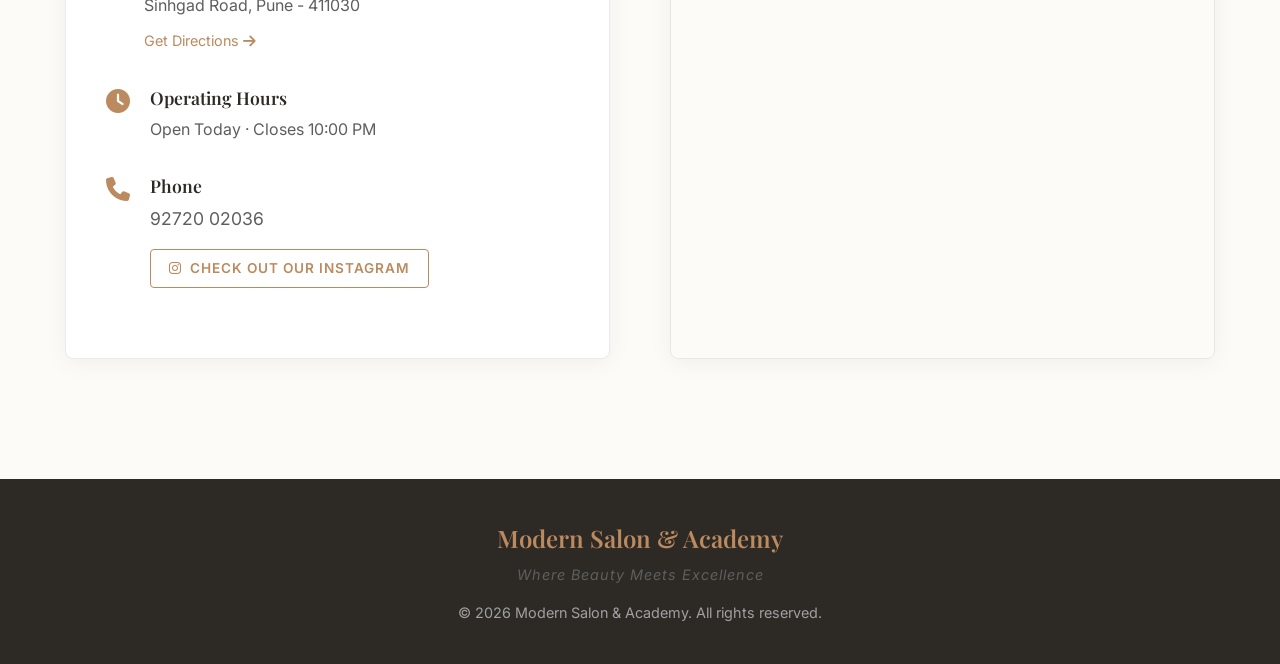
==== commit 9fd1525b: "feat: add business tagline Where Beauty Meets Excellence to heroes and footers" ====
--- a/index.html
+++ b/index.html
@@ -55,6 +55,7 @@
     <!-- Hero Section -->
     <section class="hero" id="home">
         <div class="container hero-content">
+            <span class="hero-tagline">Where Beauty Meets Excellence</span>
             <h1>Experience Luxury Hair & Skin Care</h1>
             <p>Expert hair styling in a welcoming, luxurious environment in Pune, Maharashtra.</p>
             <div class="hero-btns">
@@ -571,12 +572,12 @@
         </div>
     </section>
 
-    <!-- Footer -->
     <footer>
         <div class="container">
             <h3
-                style="font-family: var(--font-serif); color: var(--accent-color); font-size: 1.5rem; margin-bottom: 10px;">
+                style="font-family: var(--font-serif); color: var(--accent-color); font-size: 1.5rem; margin-bottom: 5px;">
                 Modern Salon & Academy</h3>
+            <p style="font-style: italic; color: var(--text-muted); font-size: 0.9rem; margin-bottom: 15px; letter-spacing: 1px;">Where Beauty Meets Excellence</p>
             <p>&copy; 2026 Modern Salon & Academy. All rights reserved.</p>
         </div>
     </footer>
--- a/styles.css
+++ b/styles.css
@@ -277,6 +277,18 @@
   z-index: 10;
 }
 
+.hero-tagline {
+  font-family: var(--font-serif);
+  color: var(--accent-color);
+  font-size: 1.15rem;
+  font-weight: 600;
+  text-transform: uppercase;
+  letter-spacing: 3px;
+  display: block;
+  margin-bottom: 12px;
+  animation: slideUp 1s ease forwards;
+}
+
 .hero h1 {
   font-size: 4.5rem;
   margin-bottom: 20px;
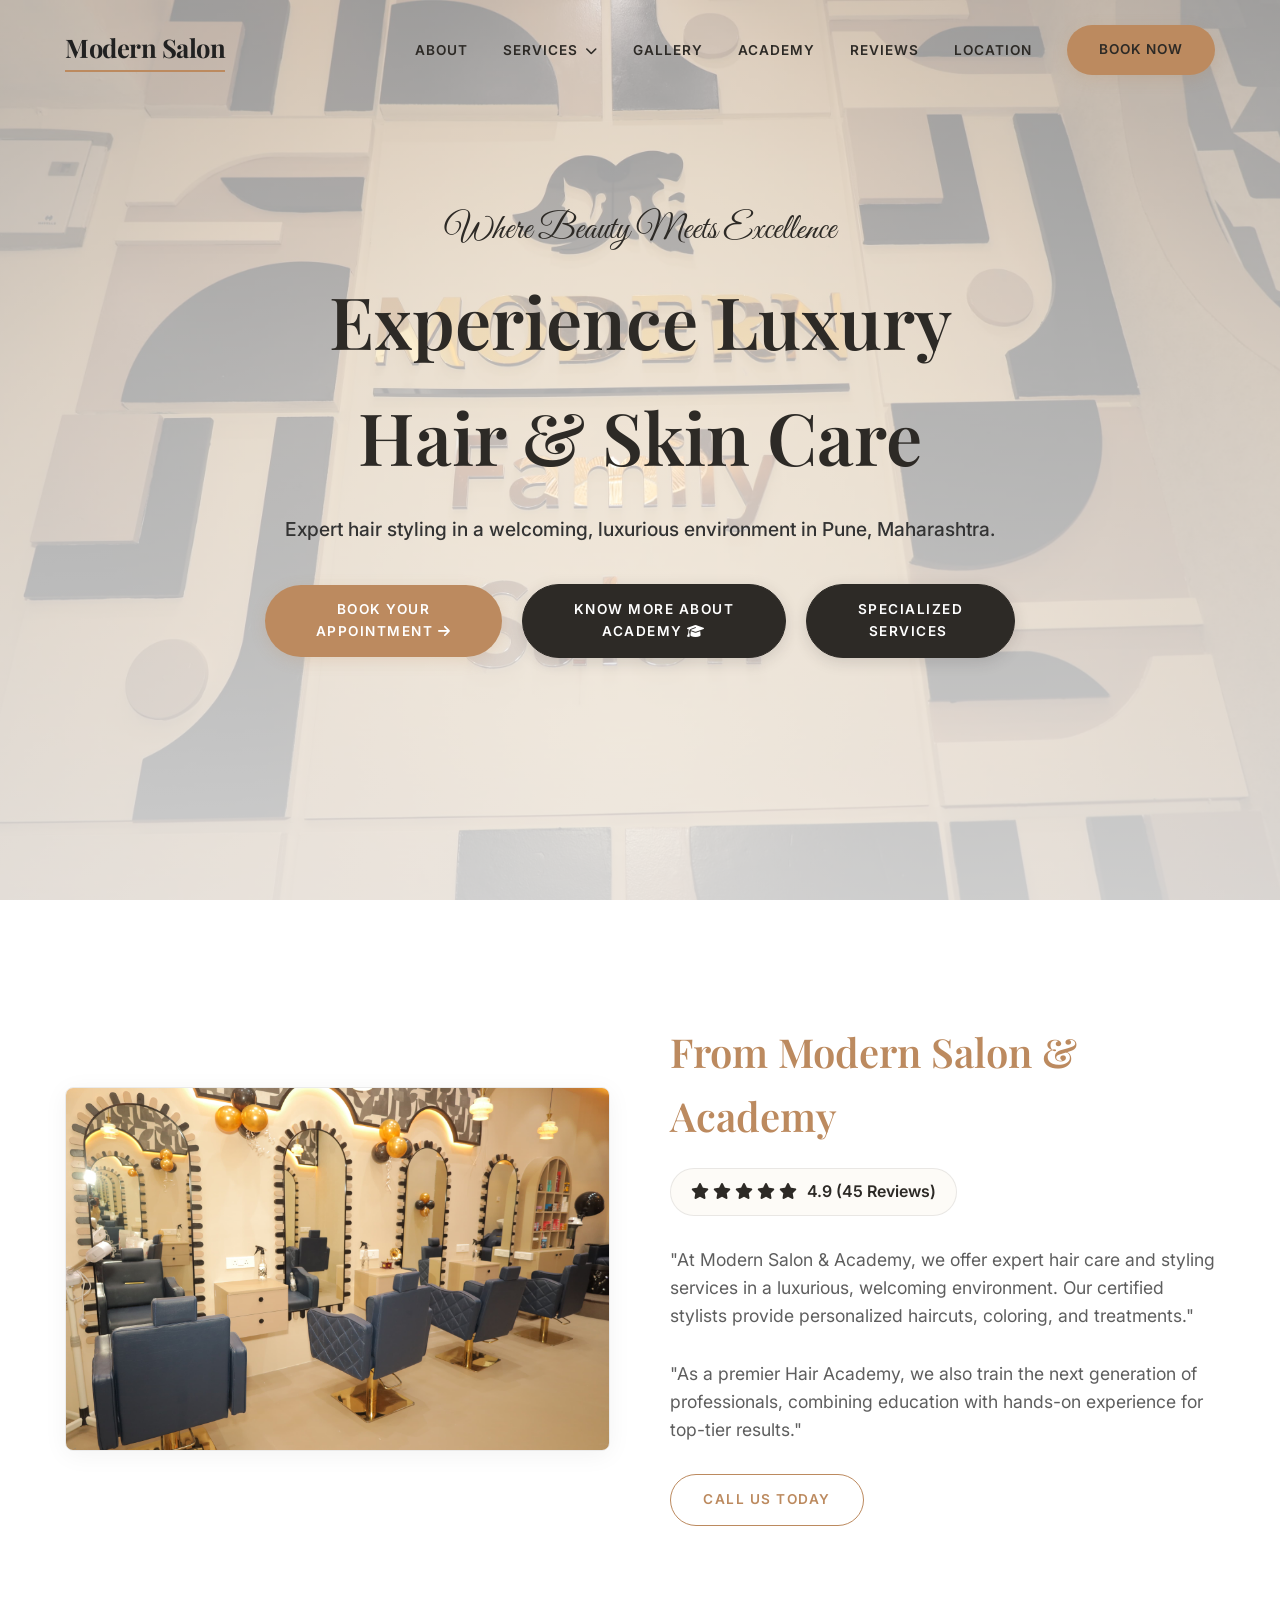
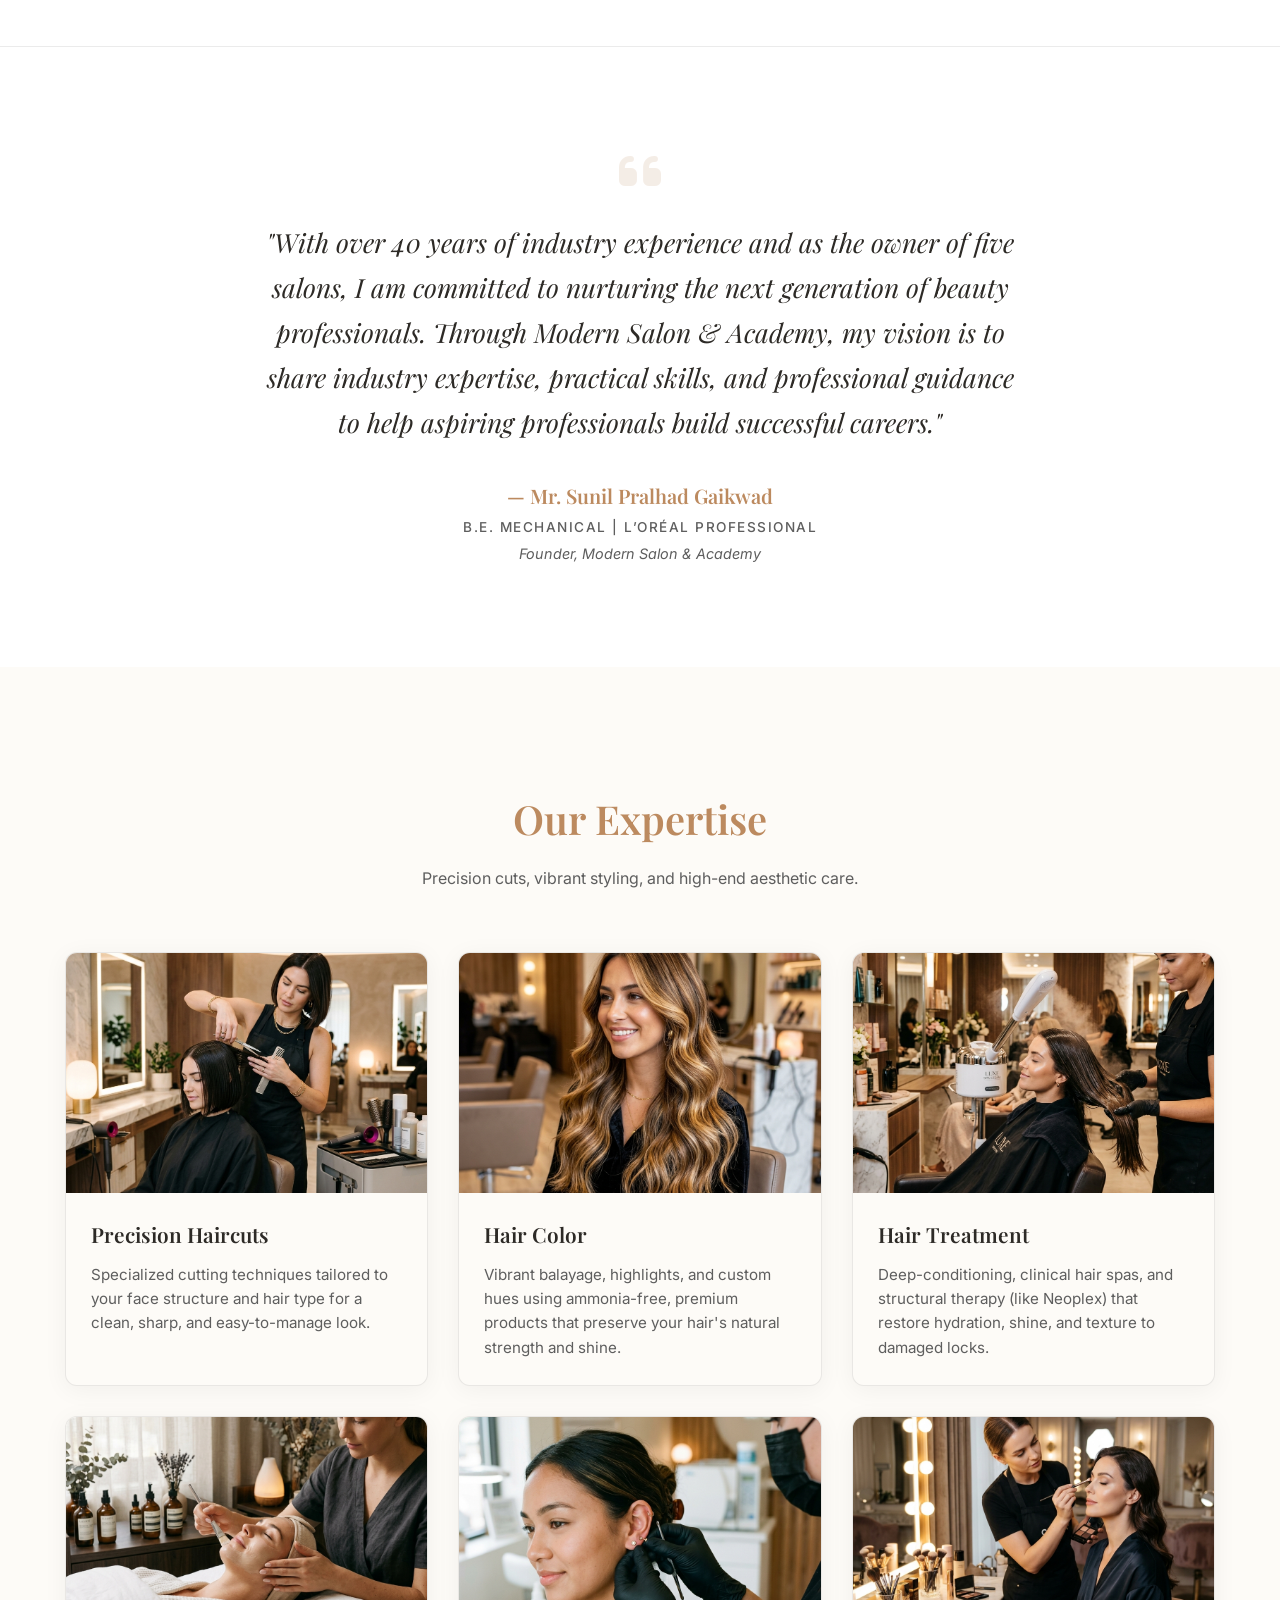
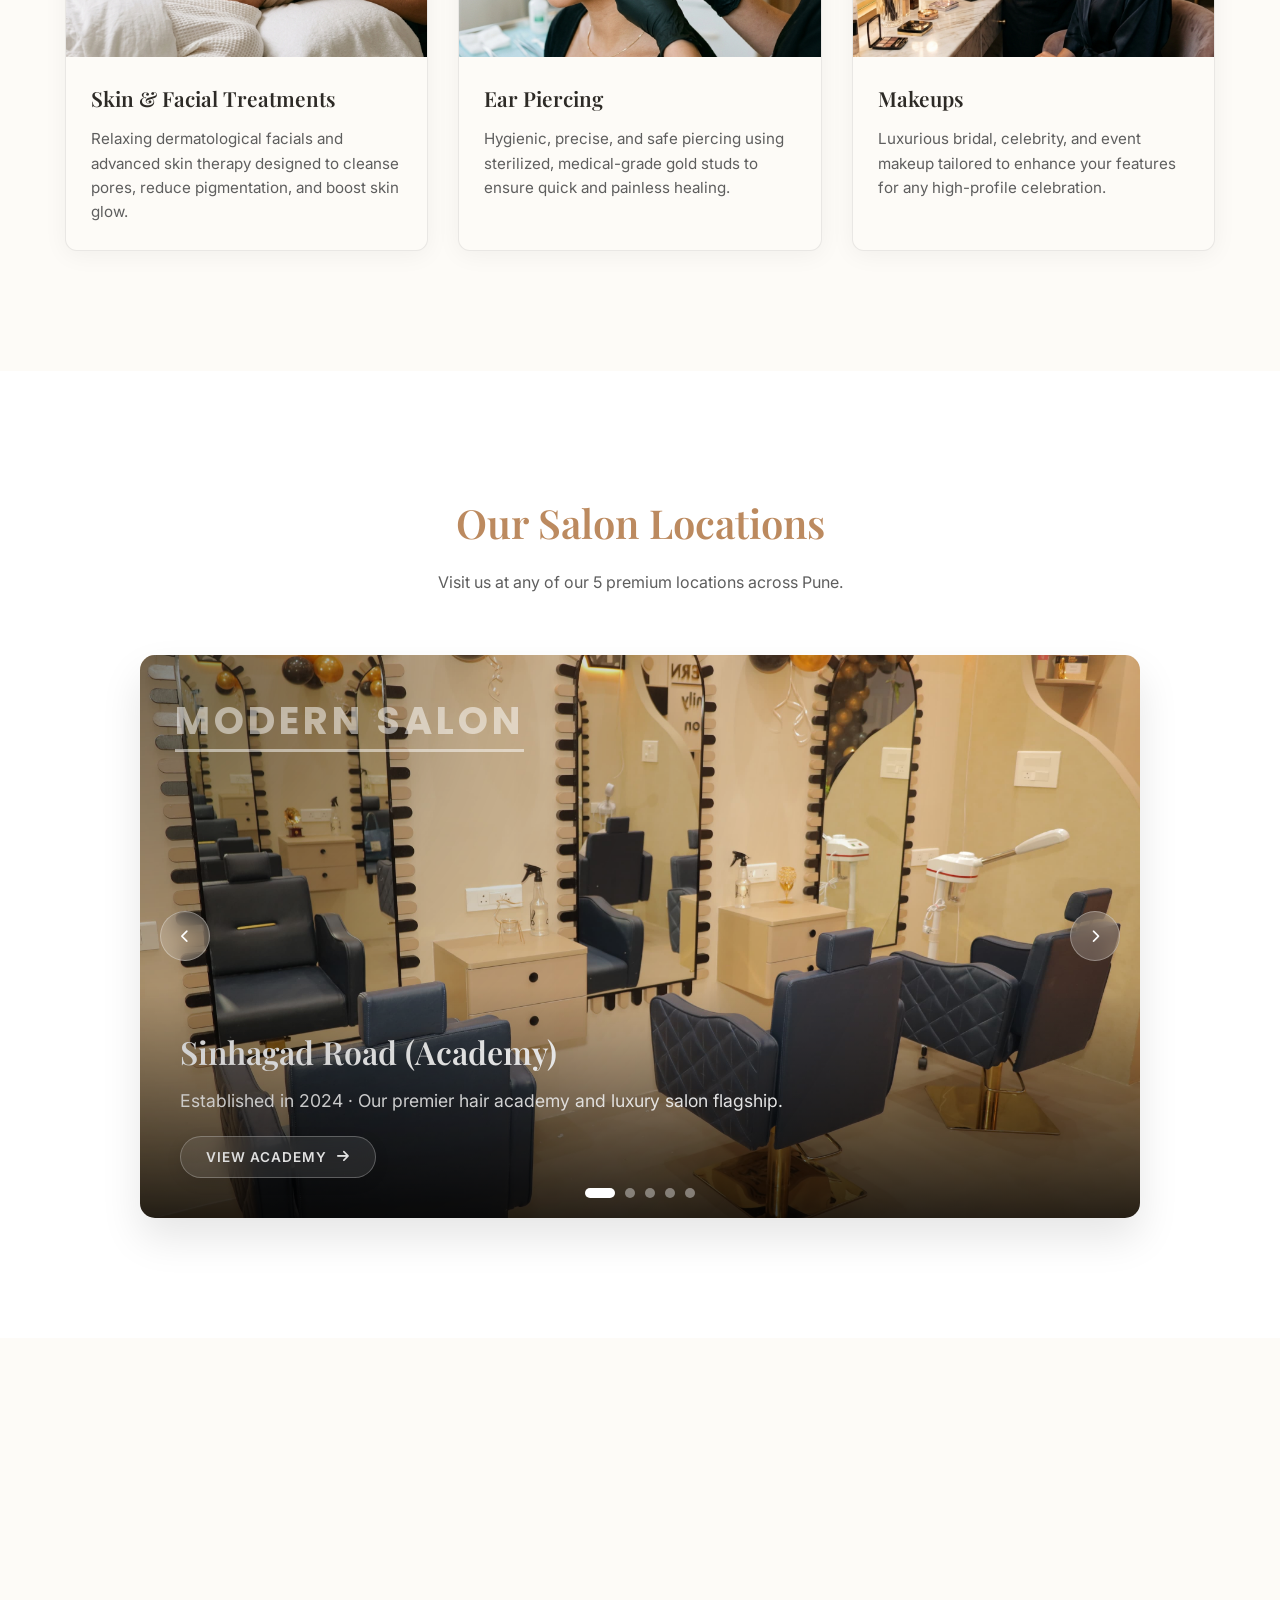
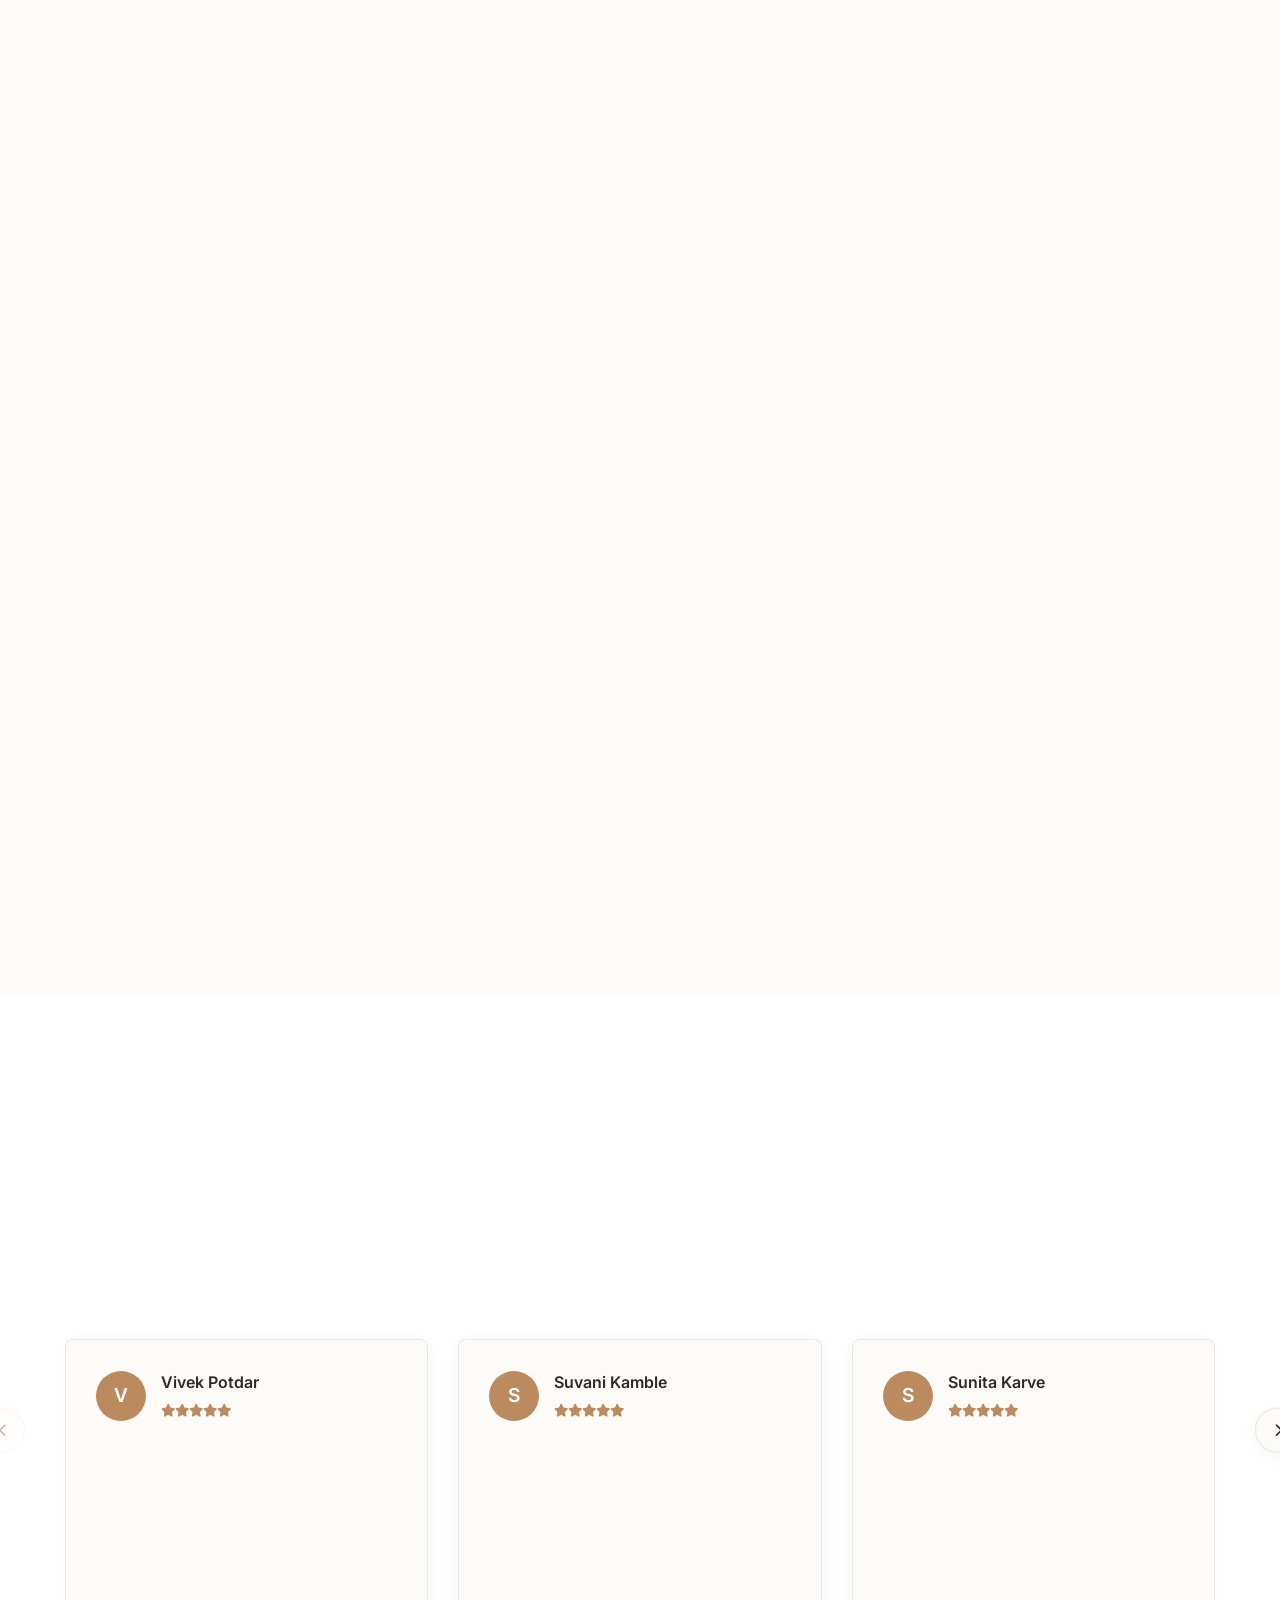
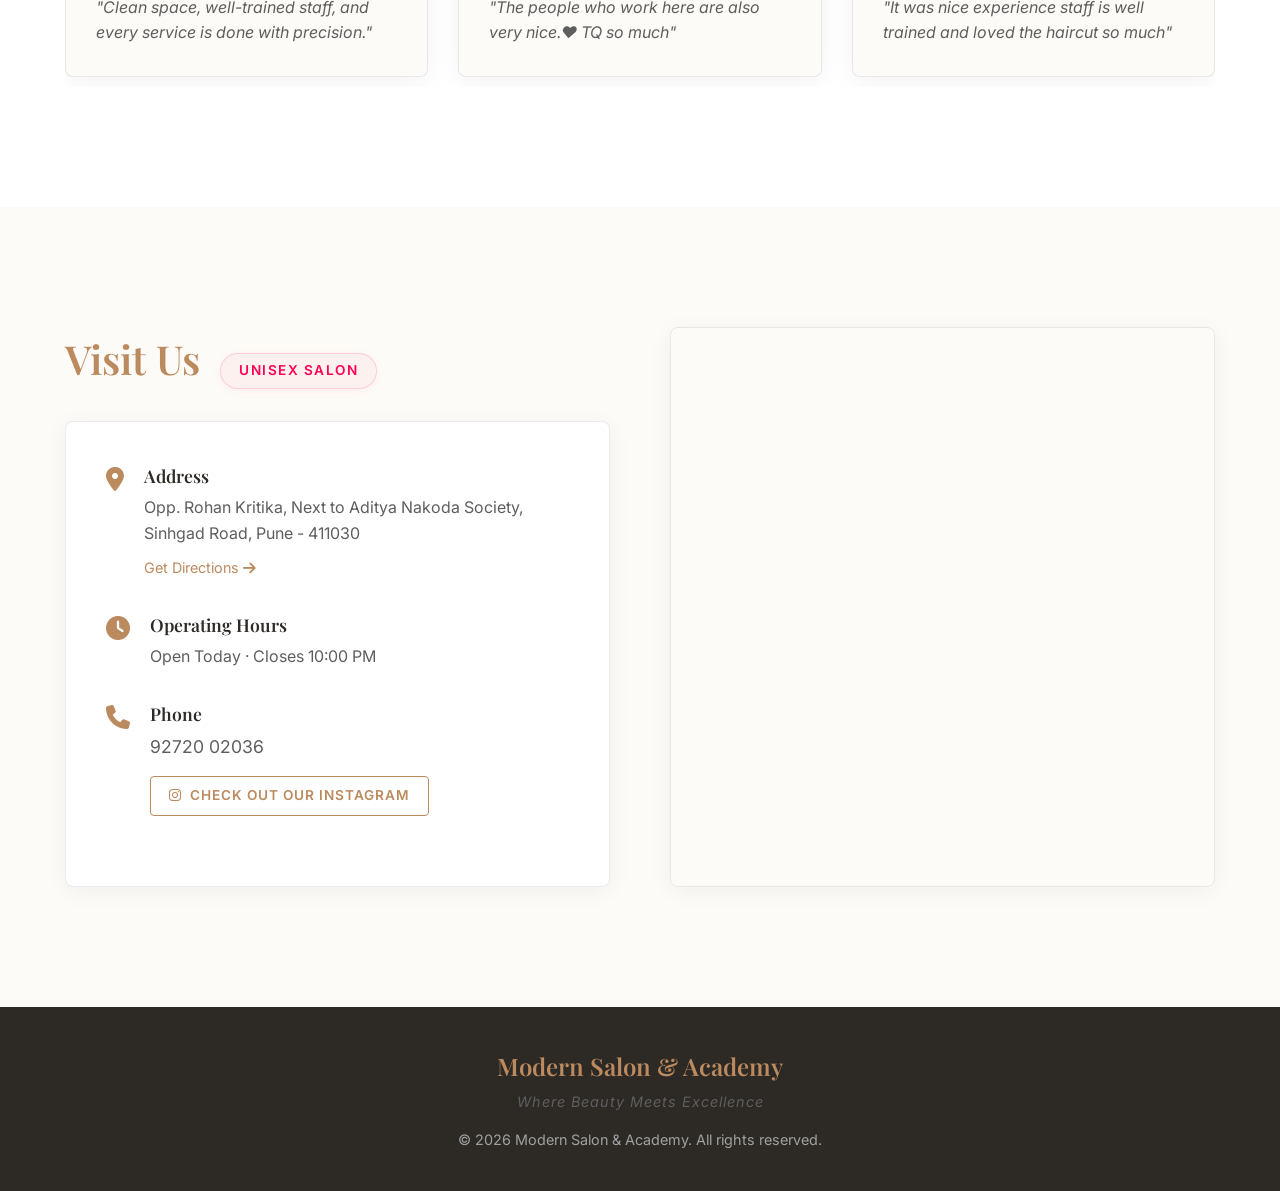
==== commit de713451: "feat: add 6-card expertise section grid with AI-generated images" ====
--- a/index.html
+++ b/index.html
@@ -124,20 +124,74 @@
         <div class="container">
             <div class="section-header reveal">
                 <h2>Our Expertise</h2>
-                <p style="color: var(--text-muted)">Precision haircuts, vibrant coloring, and academy training.</p>
-            </div>
-
-            <div class="about-grid" style="align-items: center;">
-                <div class="about-text reveal" style="order: 2;">
-                    <h3>Creative Coloring & Styling</h3>
-                    <br>
-                    <p>We pride ourselves on using top-quality products to bring your hair vision to life. From subtle
-                        highlights to full vivid transformations, our certified stylists ensure beautiful, shiny, and
-                        healthy results.</p>
-                </div>
-                <div class="about-img-container reveal" style="order: 1;">
-                    <img src="ModernPhotos/AdvnacedChairs.jpeg" alt="Creative hair coloring and styling"
-                        class="about-img">
+                <p style="color: var(--text-muted)">Precision cuts, vibrant styling, and high-end aesthetic care.</p>
+            </div>
+
+            <div class="expertise-grid">
+                <!-- Card 1: Precision Haircuts -->
+                <div class="expertise-card reveal">
+                    <div class="expertise-img-wrapper">
+                        <img src="assets/expertise_haircut.png" alt="Precision Haircuts" class="expertise-img">
+                    </div>
+                    <div class="expertise-content">
+                        <h3>Precision Haircuts</h3>
+                        <p>Specialized cutting techniques tailored to your face structure and hair type for a clean, sharp, and easy-to-manage look.</p>
+                    </div>
+                </div>
+
+                <!-- Card 2: Hair Color -->
+                <div class="expertise-card reveal">
+                    <div class="expertise-img-wrapper">
+                        <img src="assets/expertise_haircolor.png" alt="Hair Color" class="expertise-img">
+                    </div>
+                    <div class="expertise-content">
+                        <h3>Hair Color</h3>
+                        <p>Vibrant balayage, highlights, and custom hues using ammonia-free, premium products that preserve your hair's natural strength and shine.</p>
+                    </div>
+                </div>
+
+                <!-- Card 3: Hair Treatment -->
+                <div class="expertise-card reveal">
+                    <div class="expertise-img-wrapper">
+                        <img src="assets/expertise_hairtreatment.png" alt="Hair Treatment" class="expertise-img">
+                    </div>
+                    <div class="expertise-content">
+                        <h3>Hair Treatment</h3>
+                        <p>Deep-conditioning, clinical hair spas, and structural therapy (like Neoplex) that restore hydration, shine, and texture to damaged locks.</p>
+                    </div>
+                </div>
+
+                <!-- Card 4: Skin & Facial Treatments -->
+                <div class="expertise-card reveal">
+                    <div class="expertise-img-wrapper">
+                        <img src="assets/expertise_facial.png" alt="Skin & Facial Treatments" class="expertise-img">
+                    </div>
+                    <div class="expertise-content">
+                        <h3>Skin & Facial Treatments</h3>
+                        <p>Relaxing dermatological facials and advanced skin therapy designed to cleanse pores, reduce pigmentation, and boost skin glow.</p>
+                    </div>
+                </div>
+
+                <!-- Card 5: Ear Piercing -->
+                <div class="expertise-card reveal">
+                    <div class="expertise-img-wrapper">
+                        <img src="assets/expertise_piercing.png" alt="Ear Piercing" class="expertise-img">
+                    </div>
+                    <div class="expertise-content">
+                        <h3>Ear Piercing</h3>
+                        <p>Hygienic, precise, and safe piercing using sterilized, medical-grade gold studs to ensure quick and painless healing.</p>
+                    </div>
+                </div>
+
+                <!-- Card 6: Makeups -->
+                <div class="expertise-card reveal">
+                    <div class="expertise-img-wrapper">
+                        <img src="assets/expertise_makeup.png" alt="Professional Makeups" class="expertise-img">
+                    </div>
+                    <div class="expertise-content">
+                        <h3>Makeups</h3>
+                        <p>Luxurious bridal, celebrity, and event makeup tailored to enhance your features for any high-profile celebration.</p>
+                    </div>
                 </div>
             </div>
         </div>
--- a/styles.css
+++ b/styles.css
@@ -1,4 +1,4 @@
-@import url('https://fonts.googleapis.com/css2?family=Inter:wght@300;400;500;600&family=Playfair+Display:ital,wght@0,400;0,600;0,700;1,400&family=Poppins:wght@400;600;700&display=swap');
+@import url('https://fonts.googleapis.com/css2?family=Great+Vibes&family=Inter:wght@300;400;500;600&family=Playfair+Display:ital,wght@0,400;0,600;0,700;1,400&family=Poppins:wght@400;600;700&display=swap');
 
 :root {
   --bg-main: #ffffff;
@@ -278,14 +278,13 @@
 }
 
 .hero-tagline {
-  font-family: var(--font-serif);
-  color: var(--accent-color);
-  font-size: 1.15rem;
-  font-weight: 600;
-  text-transform: uppercase;
-  letter-spacing: 3px;
+  font-family: 'Great Vibes', cursive;
+  color: var(--text-main); /* Set color to matching grey/charcoal of the nav links */
+  font-size: 2.2rem;
+  text-transform: none;
+  letter-spacing: normal;
   display: block;
-  margin-bottom: 12px;
+  margin-bottom: 5px;
   animation: slideUp 1s ease forwards;
 }
 
@@ -1452,6 +1451,88 @@
   box-shadow: 0 4px 15px rgba(212, 175, 55, 0.2);
 }
 
+.expertise-grid {
+  display: grid;
+  grid-template-columns: repeat(3, 1fr);
+  gap: 30px;
+  margin-top: 40px;
+}
+
+.expertise-card {
+  background-color: var(--bg-panel);
+  border-radius: 12px;
+  border: 1px solid var(--border-light);
+  overflow: hidden;
+  box-shadow: var(--shadow-soft);
+  transition: transform 0.4s cubic-bezier(0.25, 1, 0.5, 1), border-color 0.4s ease;
+  display: flex;
+  flex-direction: column;
+}
+
+.expertise-card:hover {
+  transform: translateY(-8px);
+  border-color: var(--accent-color);
+  box-shadow: 0 15px 35px rgba(188, 138, 95, 0.15);
+}
+
+.expertise-img-wrapper {
+  width: 100%;
+  height: 240px;
+  overflow: hidden;
+  position: relative;
+}
+
+.expertise-img {
+  width: 100%;
+  height: 100%;
+  object-fit: cover;
+  transition: transform 0.6s cubic-bezier(0.25, 1, 0.5, 1);
+}
+
+.expertise-card:hover .expertise-img {
+  transform: scale(1.08);
+}
+
+.expertise-content {
+  padding: 25px;
+  flex-grow: 1;
+  display: flex;
+  flex-direction: column;
+}
+
+.expertise-content h3 {
+  font-family: var(--font-serif);
+  font-size: 1.3rem;
+  color: var(--text-main);
+  margin-bottom: 12px;
+  transition: color 0.3s ease;
+}
+
+.expertise-card:hover h3 {
+  color: var(--accent-color);
+}
+
+.expertise-content p {
+  font-size: 0.95rem;
+  color: var(--text-muted);
+  line-height: 1.6;
+}
+
+@media (max-width: 991px) {
+  .expertise-grid {
+    grid-template-columns: repeat(2, 1fr);
+  }
+}
+
+@media (max-width: 600px) {
+  .expertise-grid {
+    grid-template-columns: 1fr;
+  }
+  .expertise-img-wrapper {
+    height: 200px;
+  }
+}
+
 @media (min-width: 768px) {
 
   .lightbox-img,
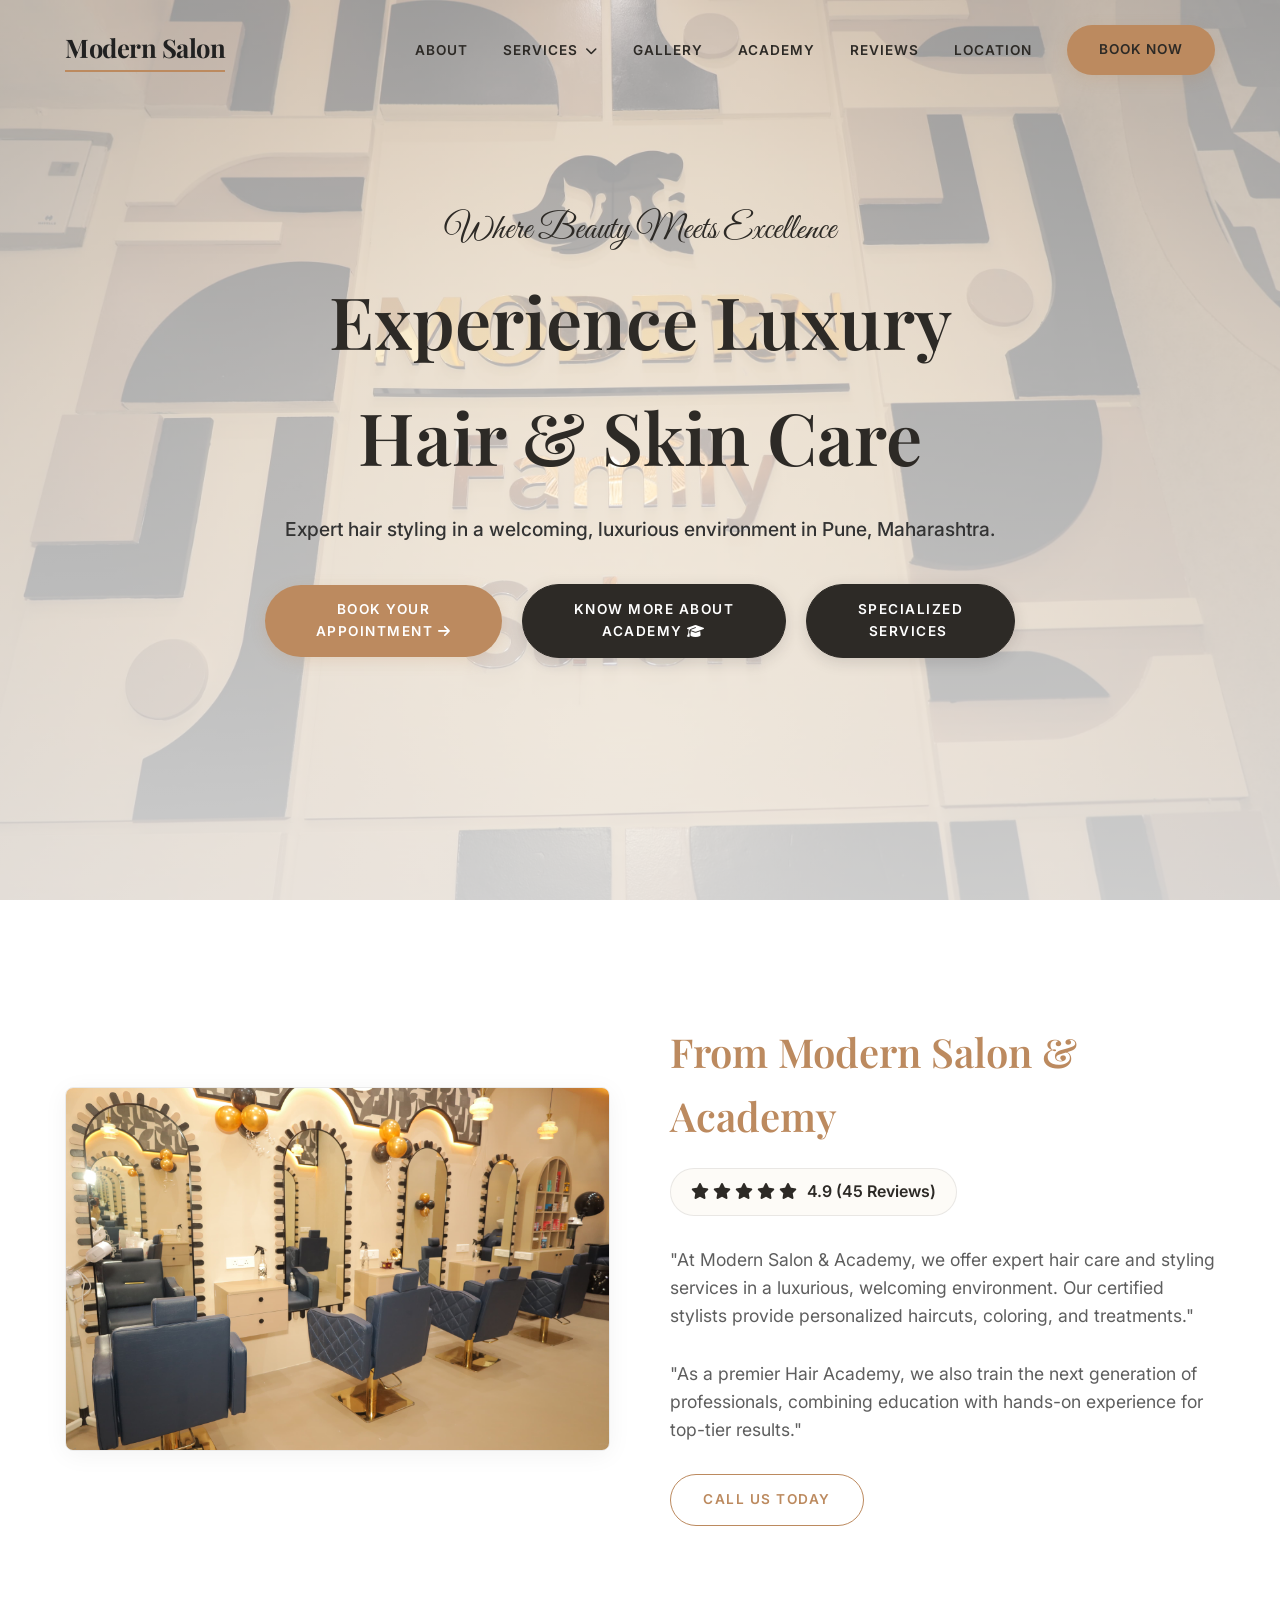
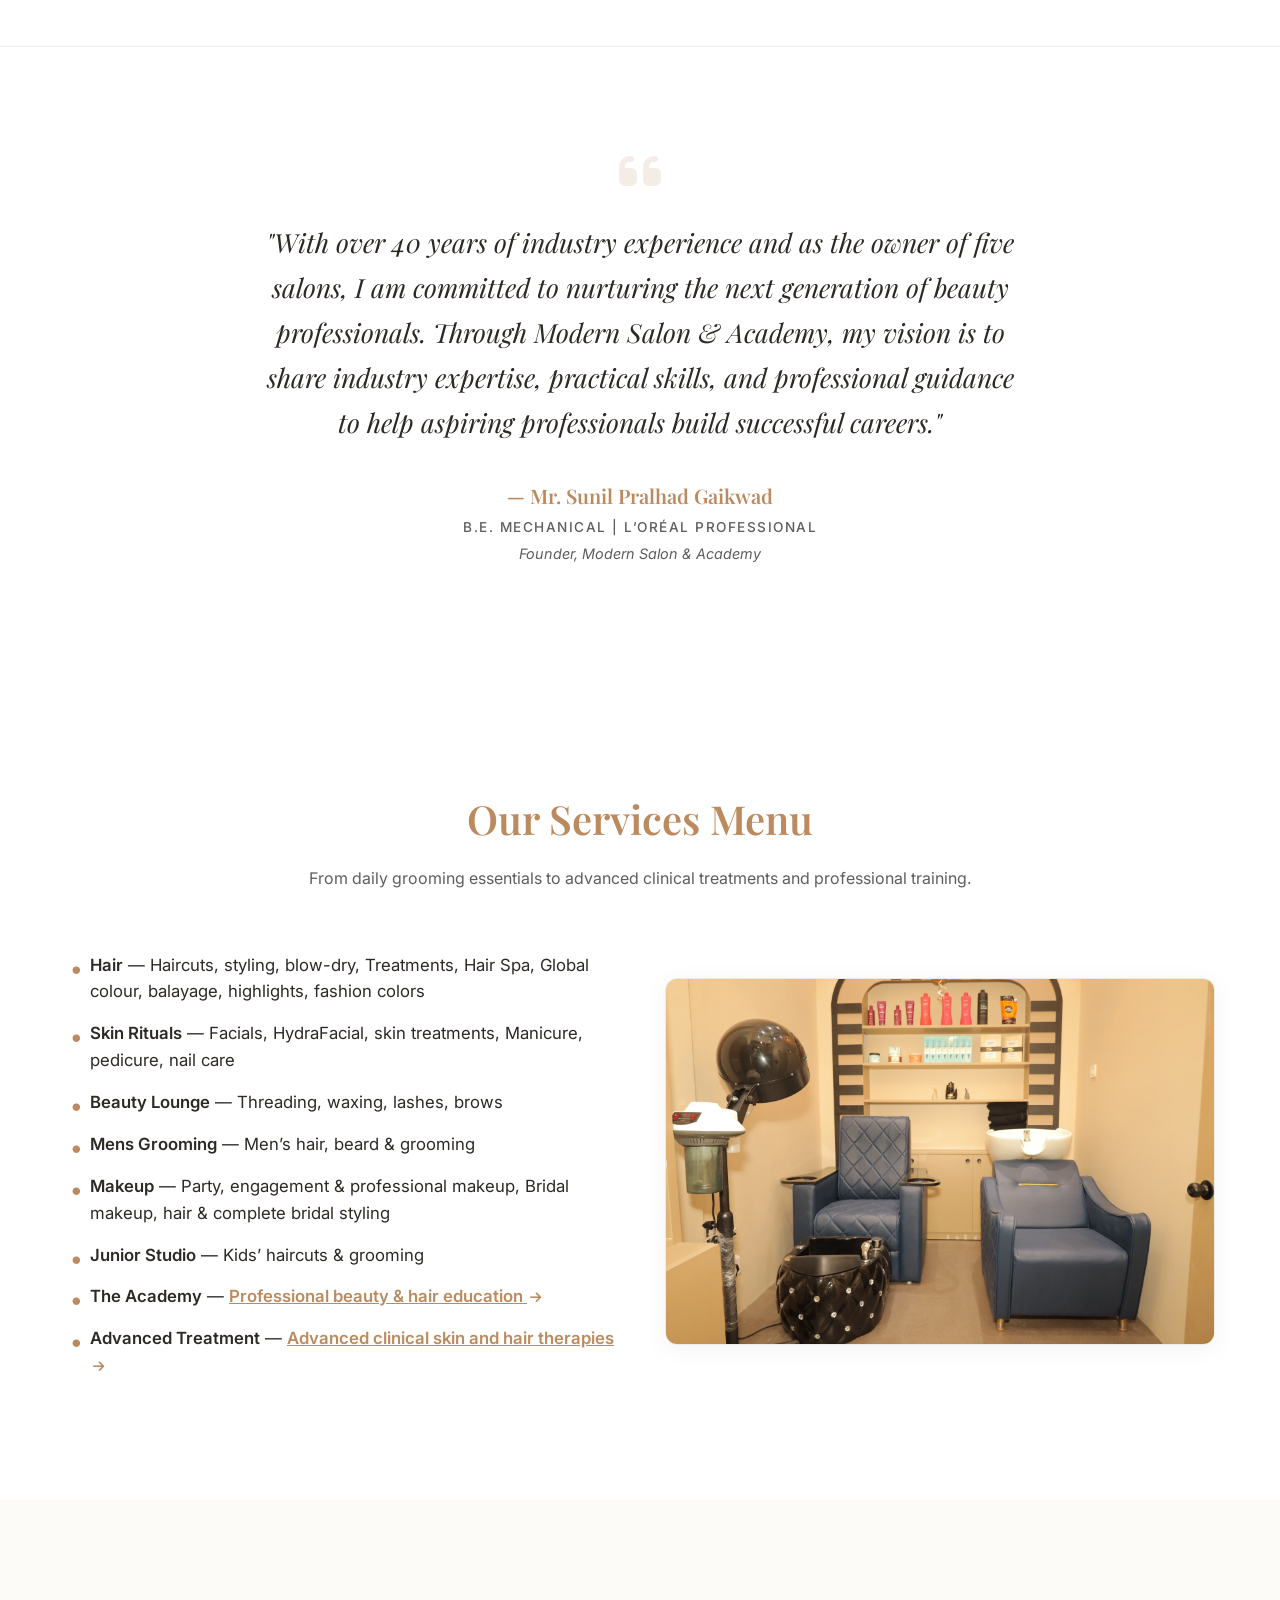
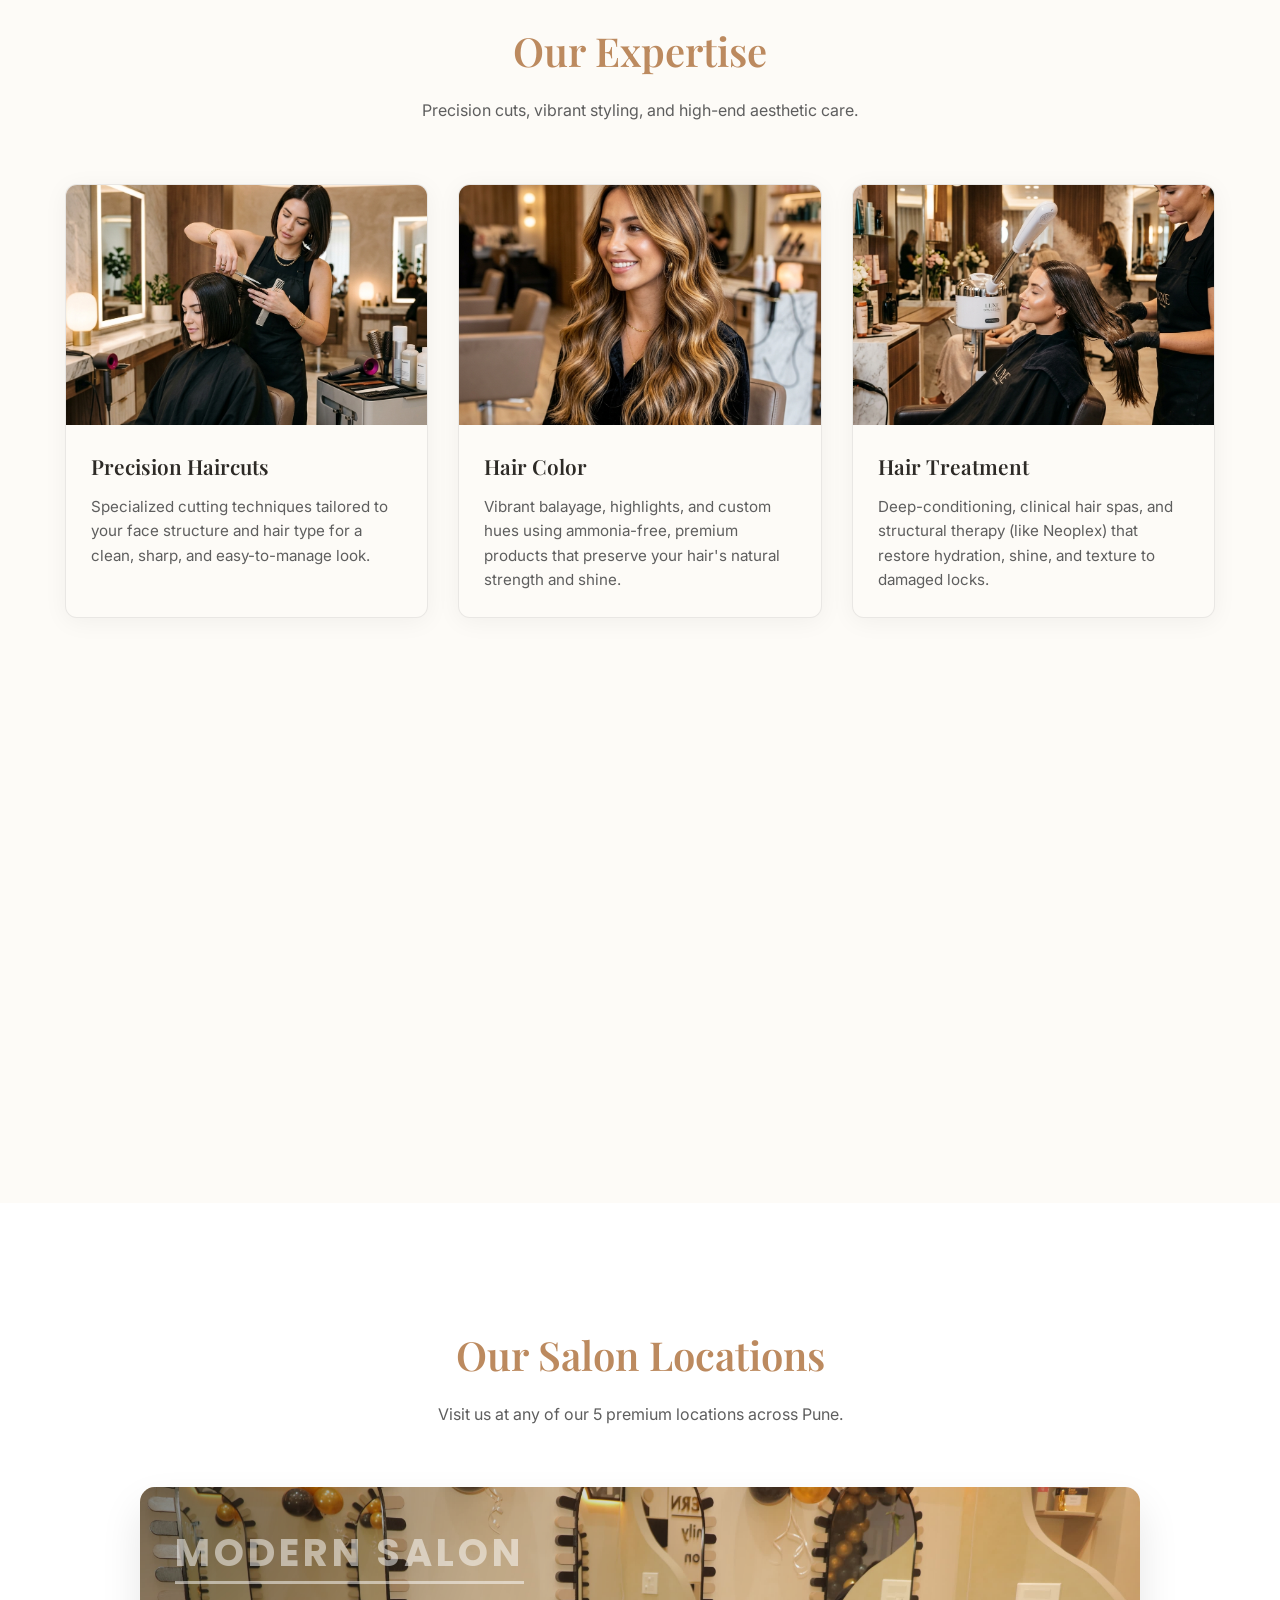
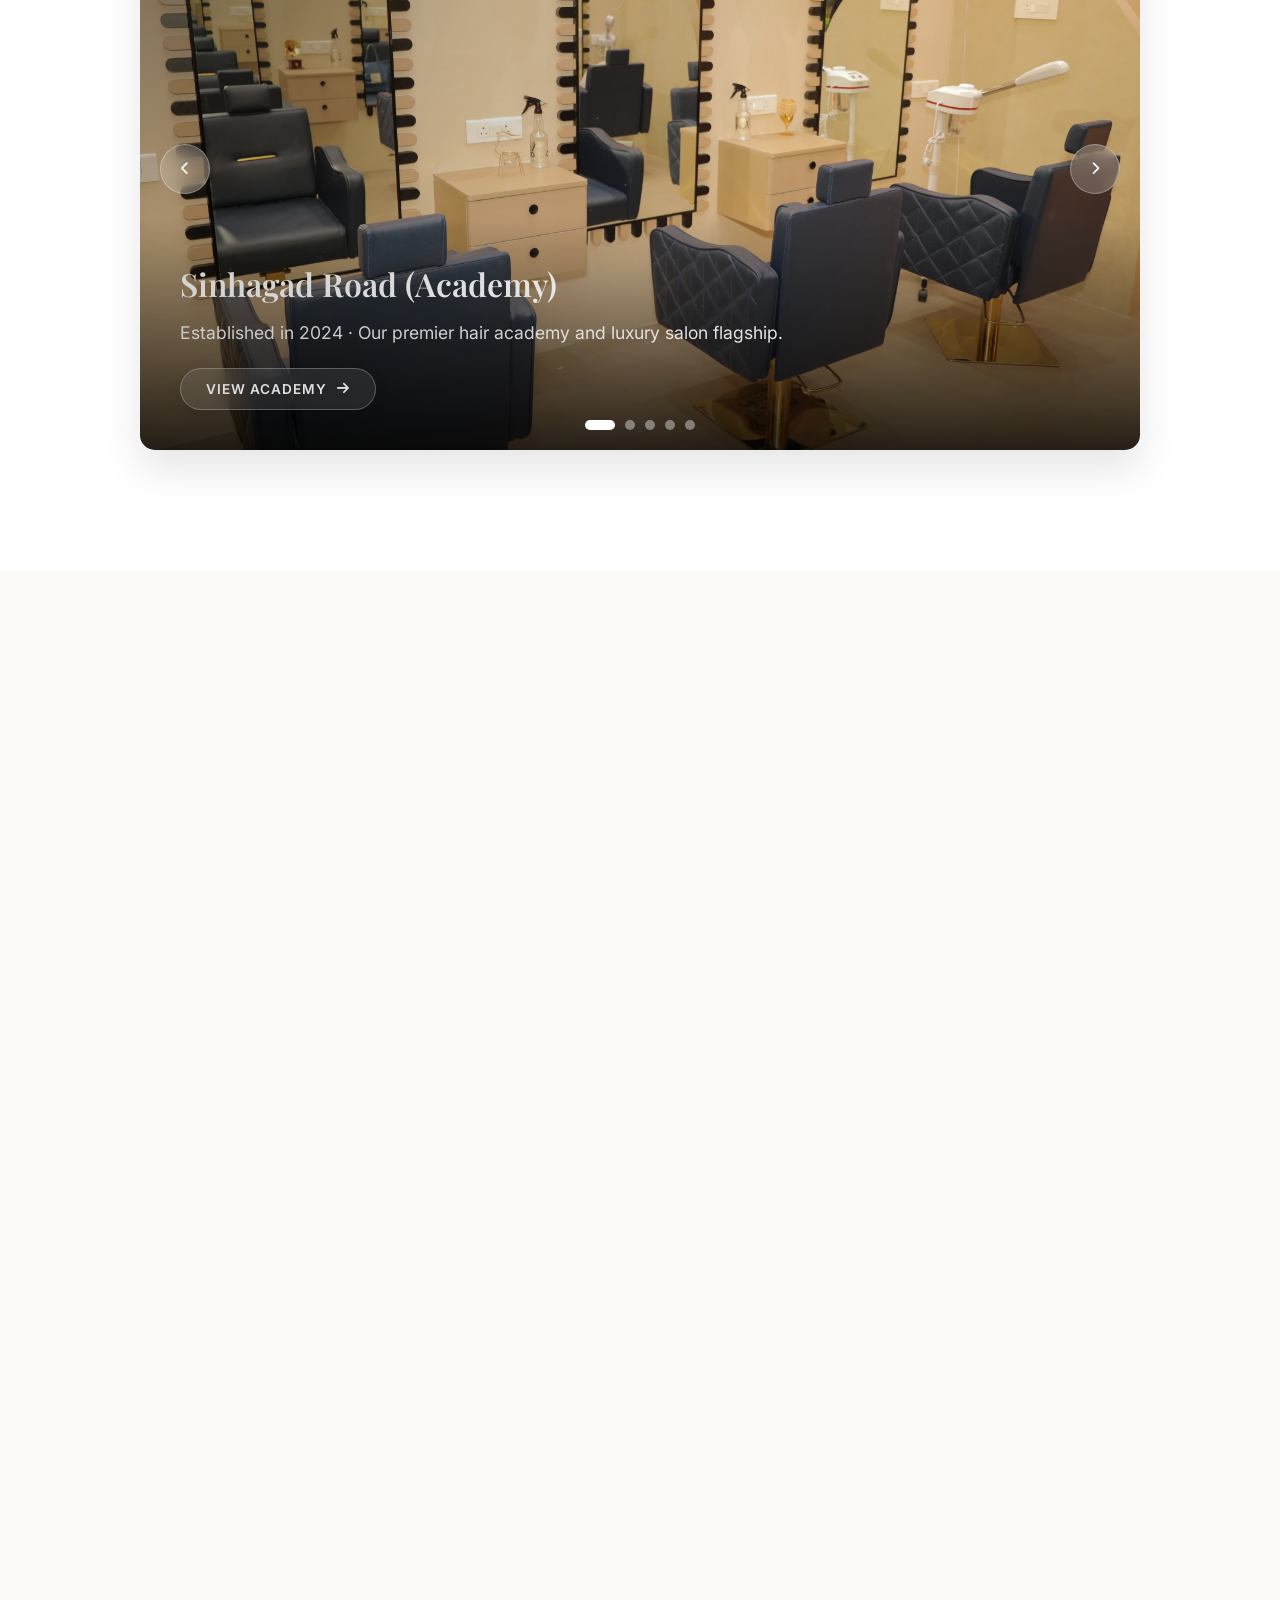
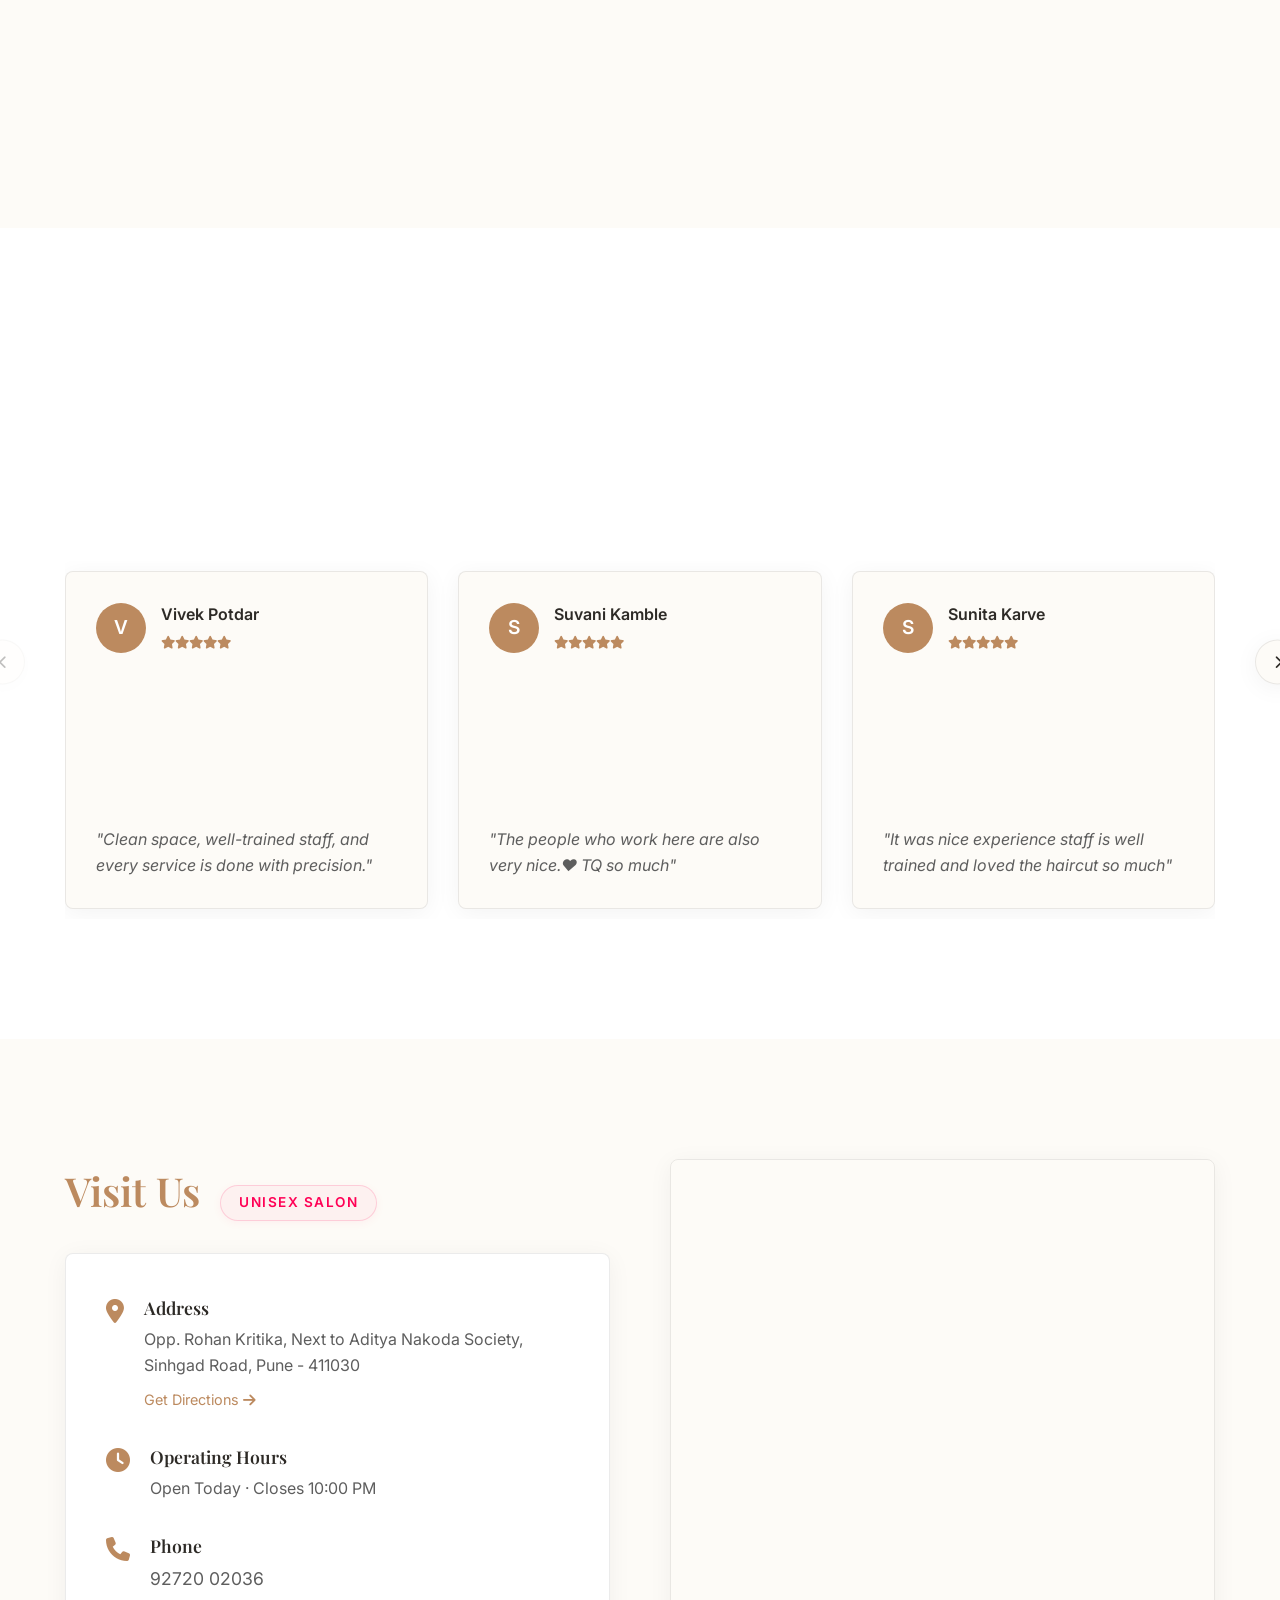
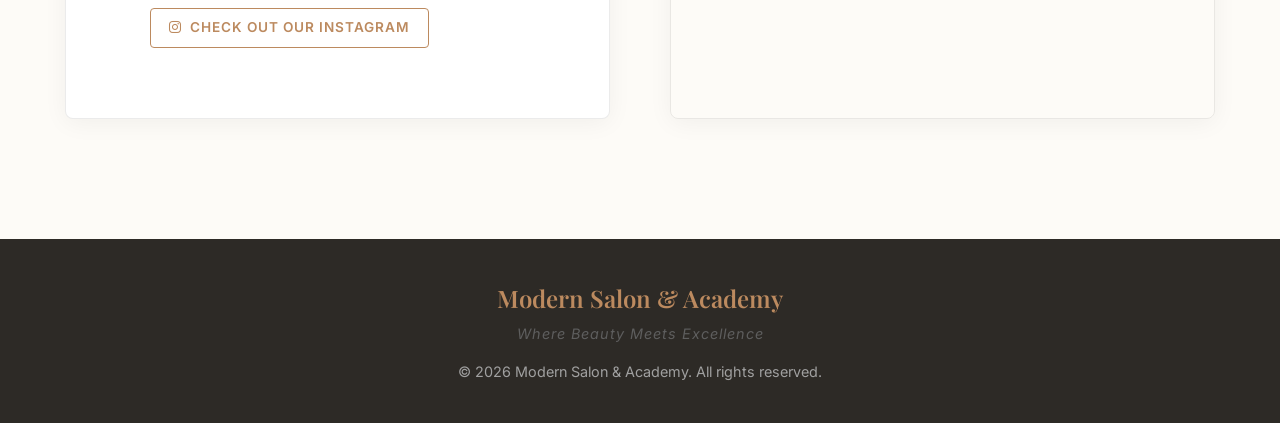
==== commit 15de03cb: "feat: add services menu list above core expertise section" ====
--- a/index.html
+++ b/index.html
@@ -119,8 +119,38 @@
         </div>
     </section>
 
+    <!-- Services Menu Section -->
+    <section class="our-services" id="services">
+        <div class="container">
+            <div class="section-header reveal">
+                <h2>Our Services Menu</h2>
+                <p style="color: var(--text-muted)">From daily grooming essentials to advanced clinical treatments and professional training.</p>
+            </div>
+
+            <div class="about-grid" style="align-items: center; gap: 50px;">
+                <!-- Left: Bullets -->
+                <div class="about-text reveal">
+                    <ul class="services-bullet-list">
+                        <li><strong>Hair</strong> — Haircuts, styling, blow-dry, Treatments, Hair Spa, Global colour, balayage, highlights, fashion colors</li>
+                        <li><strong>Skin Rituals</strong> — Facials, HydraFacial, skin treatments, Manicure, pedicure, nail care</li>
+                        <li><strong>Beauty Lounge</strong> — Threading, waxing, lashes, brows</li>
+                        <li><strong>Mens Grooming</strong> — Men’s hair, beard & grooming</li>
+                        <li><strong>Makeup</strong> — Party, engagement & professional makeup, Bridal makeup, hair & complete bridal styling</li>
+                        <li><strong>Junior Studio</strong> — Kids’ haircuts & grooming</li>
+                        <li><strong>The Academy</strong> — <a href="academy.html" style="color: var(--accent-color); font-weight: 600; text-decoration: underline;">Professional beauty & hair education <i class="fa-solid fa-arrow-right" style="font-size: 0.8rem; margin-left: 3px;"></i></a></li>
+                        <li><strong>Advanced Treatment</strong> — <a href="services.html" style="color: var(--accent-color); font-weight: 600; text-decoration: underline;">Advanced clinical skin and hair therapies <i class="fa-solid fa-arrow-right" style="font-size: 0.8rem; margin-left: 3px;"></i></a></li>
+                    </ul>
+                </div>
+                <!-- Right: Single Image -->
+                <div class="about-img-container reveal">
+                    <img src="ModernPhotos/AdvnacedChairs.jpeg" alt="Modern Salon Services Menu" class="about-img" style="border-radius: 12px; box-shadow: var(--shadow-soft);">
+                </div>
+            </div>
+        </div>
+    </section>
+
     <!-- Services / Showcase Section -->
-    <section class="services" id="services">
+    <section class="services" id="expertise">
         <div class="container">
             <div class="section-header reveal">
                 <h2>Our Expertise</h2>
--- a/styles.css
+++ b/styles.css
@@ -450,6 +450,41 @@
 /* Services */
 .services {
   background-color: var(--bg-panel);
+}
+
+.our-services {
+  background-color: var(--bg-main);
+}
+
+.services-bullet-list {
+  list-style: none;
+  padding-left: 0;
+  display: flex;
+  flex-direction: column;
+  gap: 15px;
+}
+
+.services-bullet-list li {
+  font-size: 1.05rem;
+  color: var(--text-main);
+  line-height: 1.6;
+  position: relative;
+  padding-left: 25px;
+}
+
+.services-bullet-list li::before {
+  content: "•";
+  color: var(--accent-color);
+  font-size: 1.5rem;
+  position: absolute;
+  left: 5px;
+  top: -2px;
+}
+
+.services-bullet-list li strong {
+  color: var(--text-main);
+  font-family: var(--font-sans);
+  font-weight: 600;
 }
 
 /* Locations Carousel */
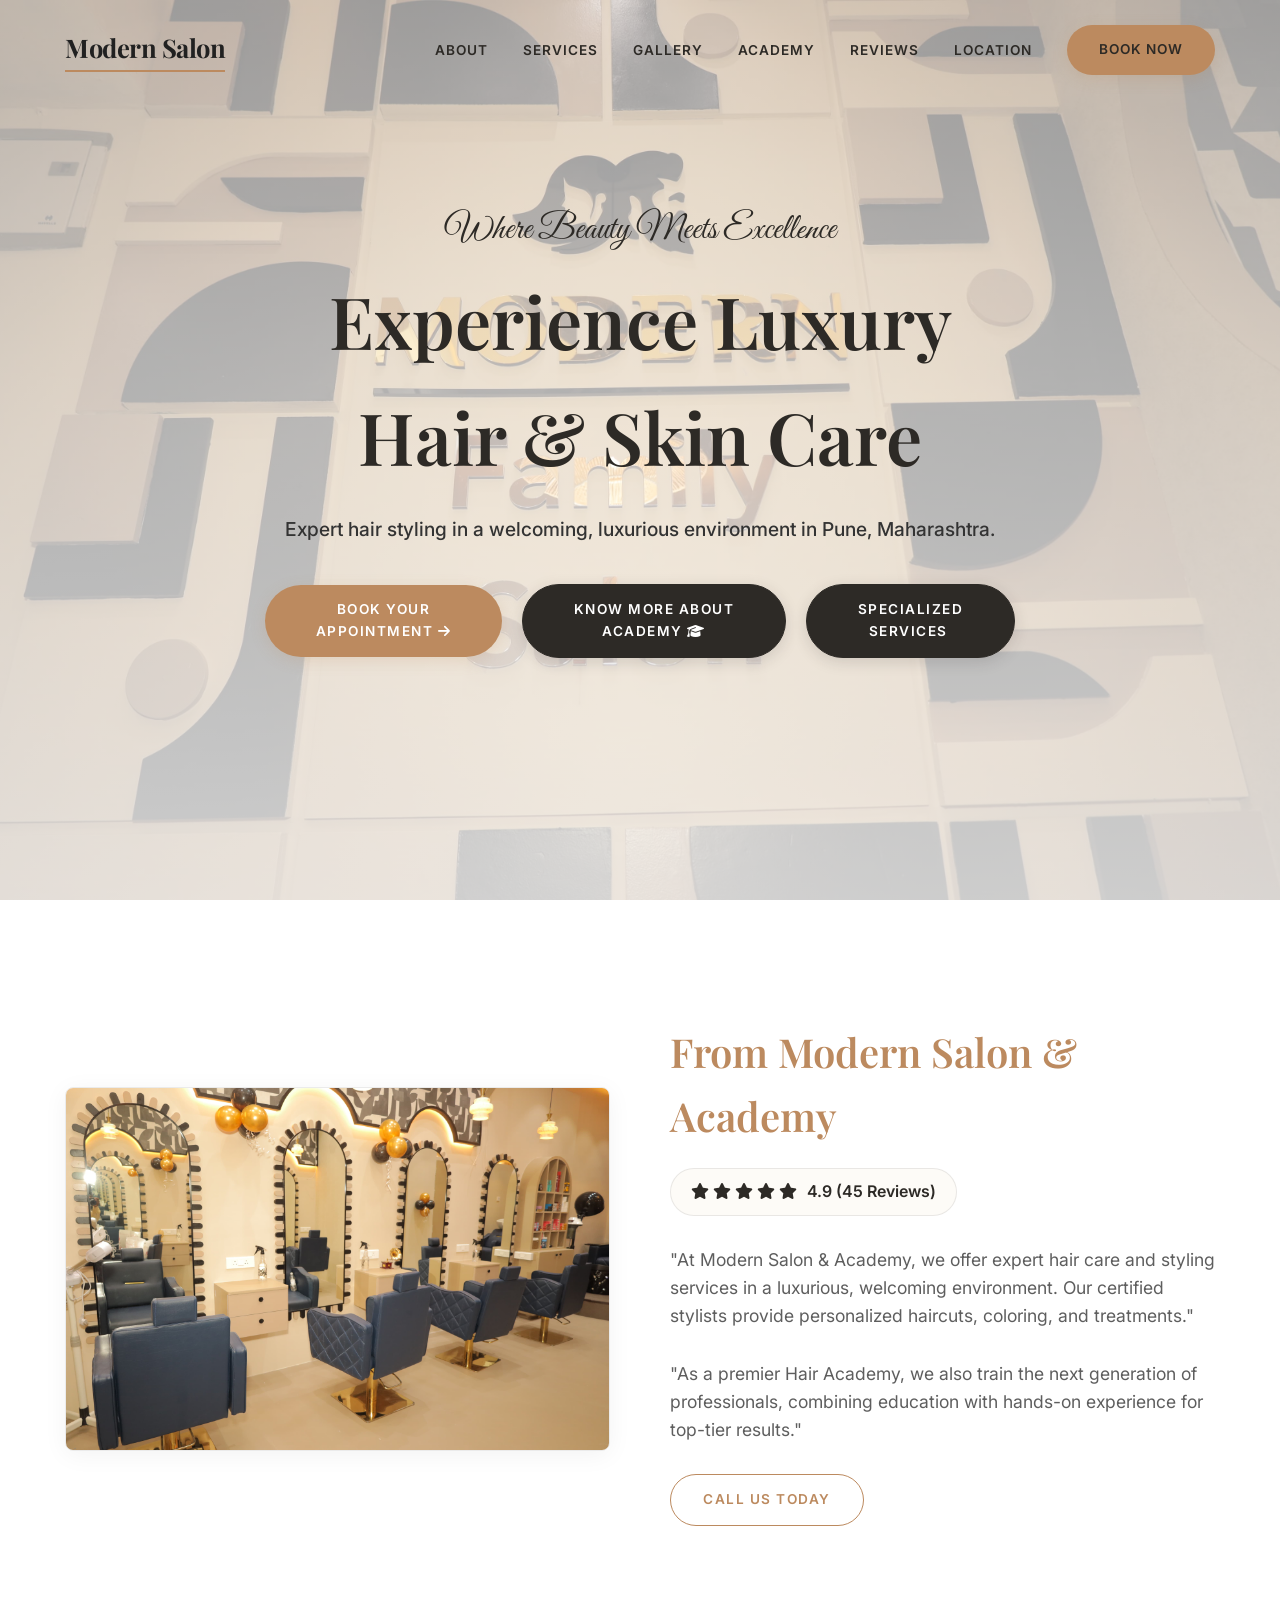
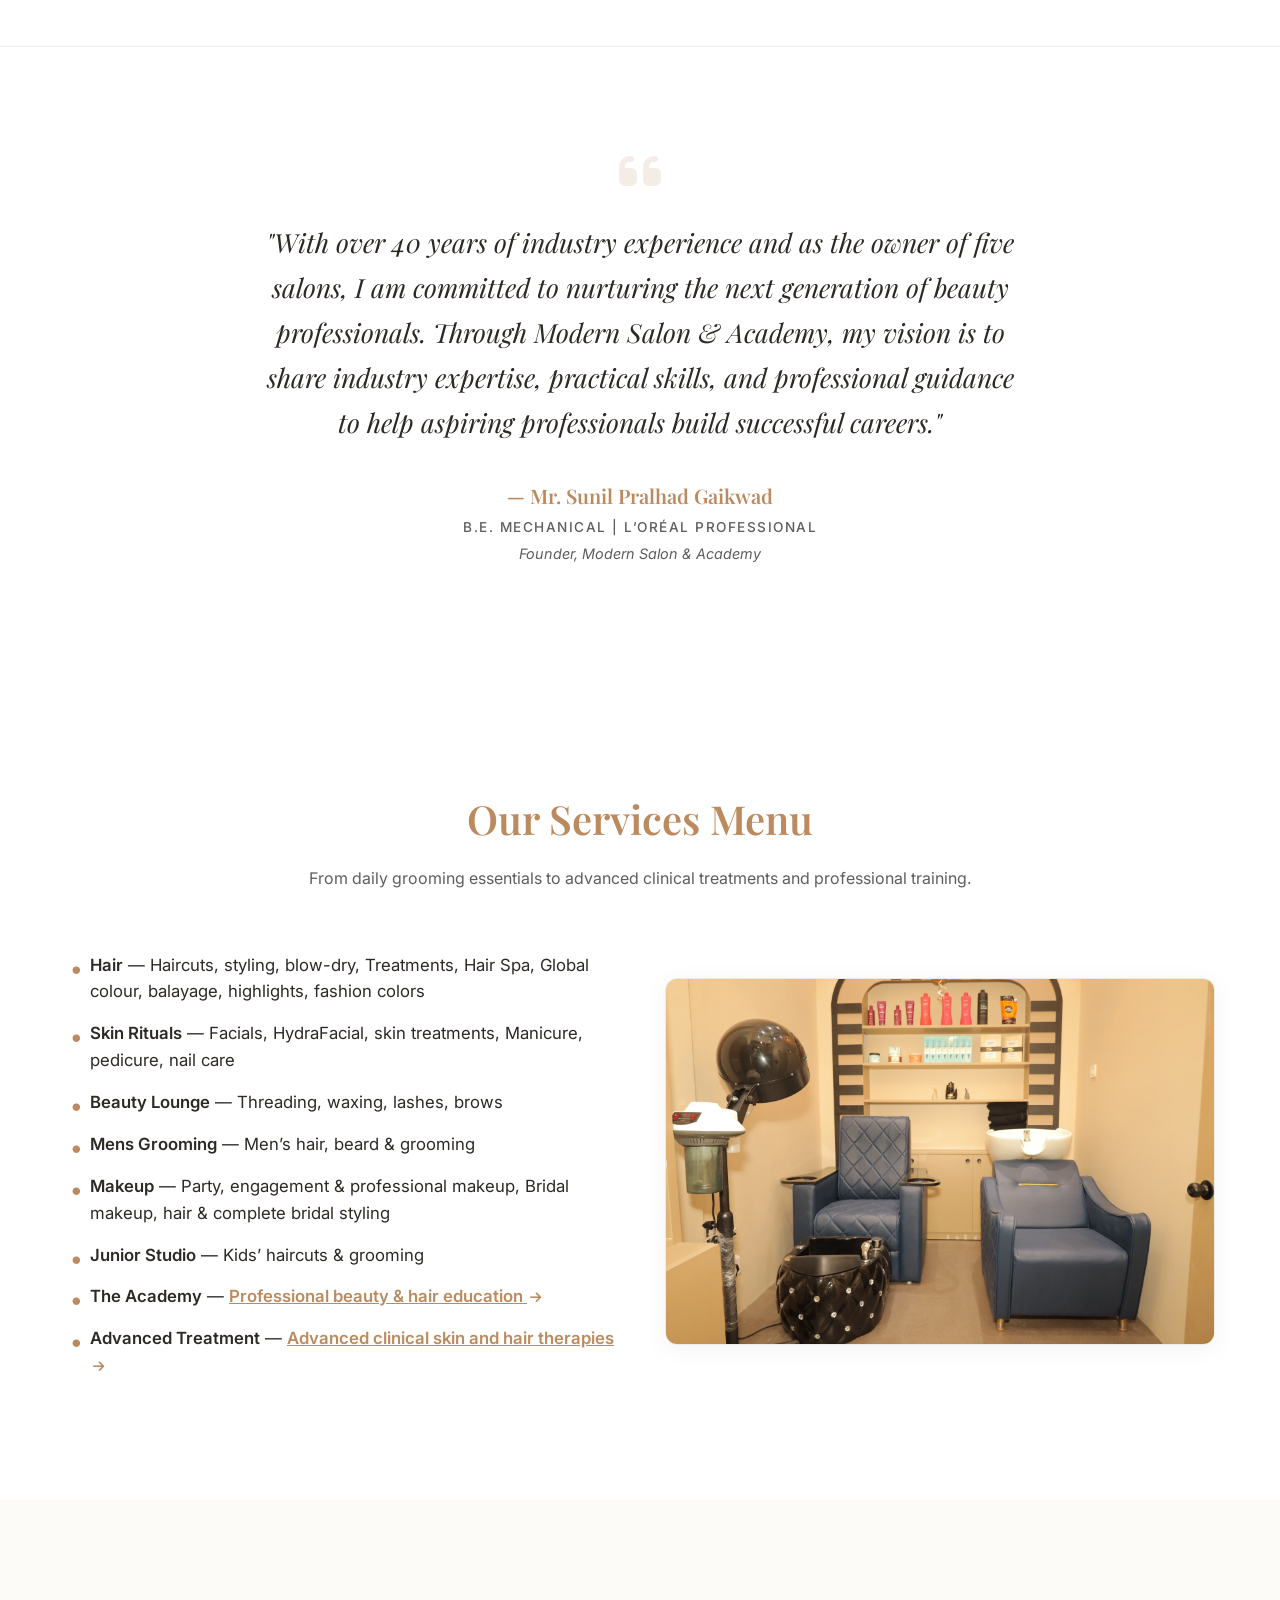
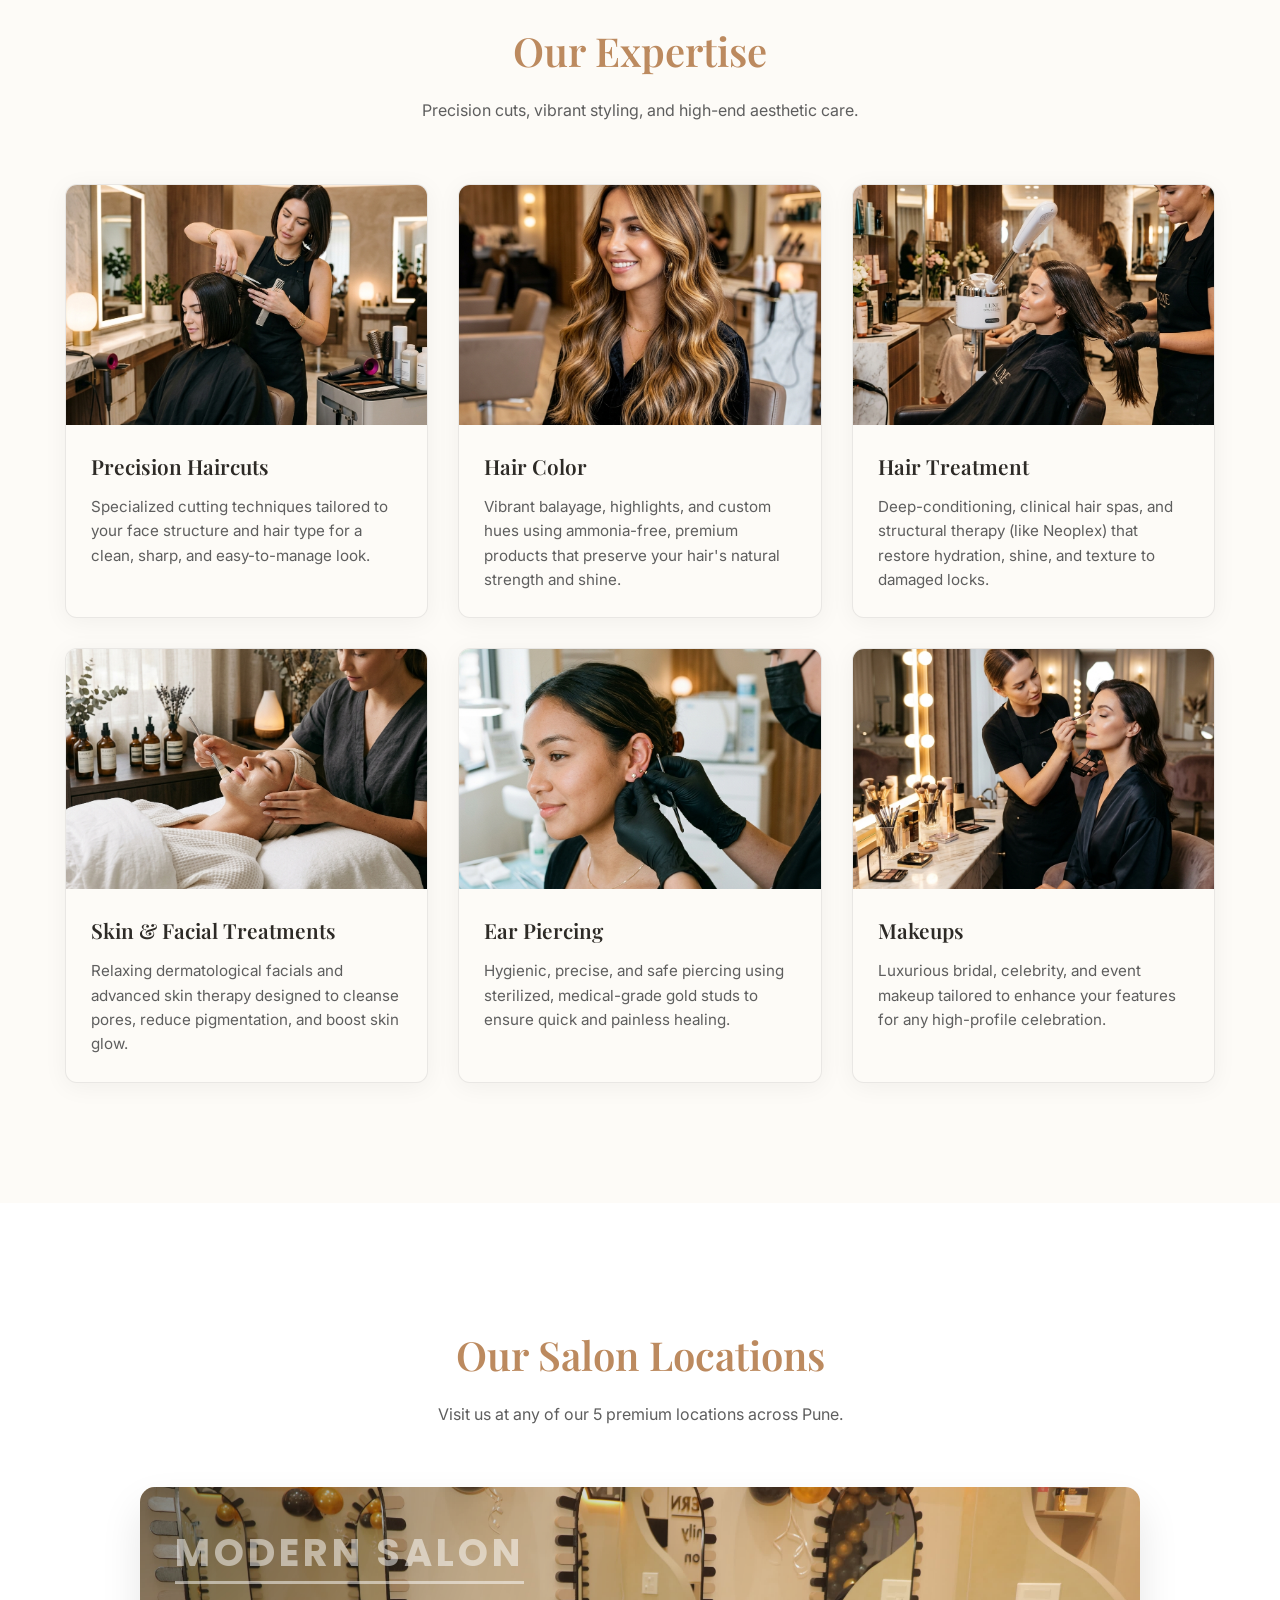
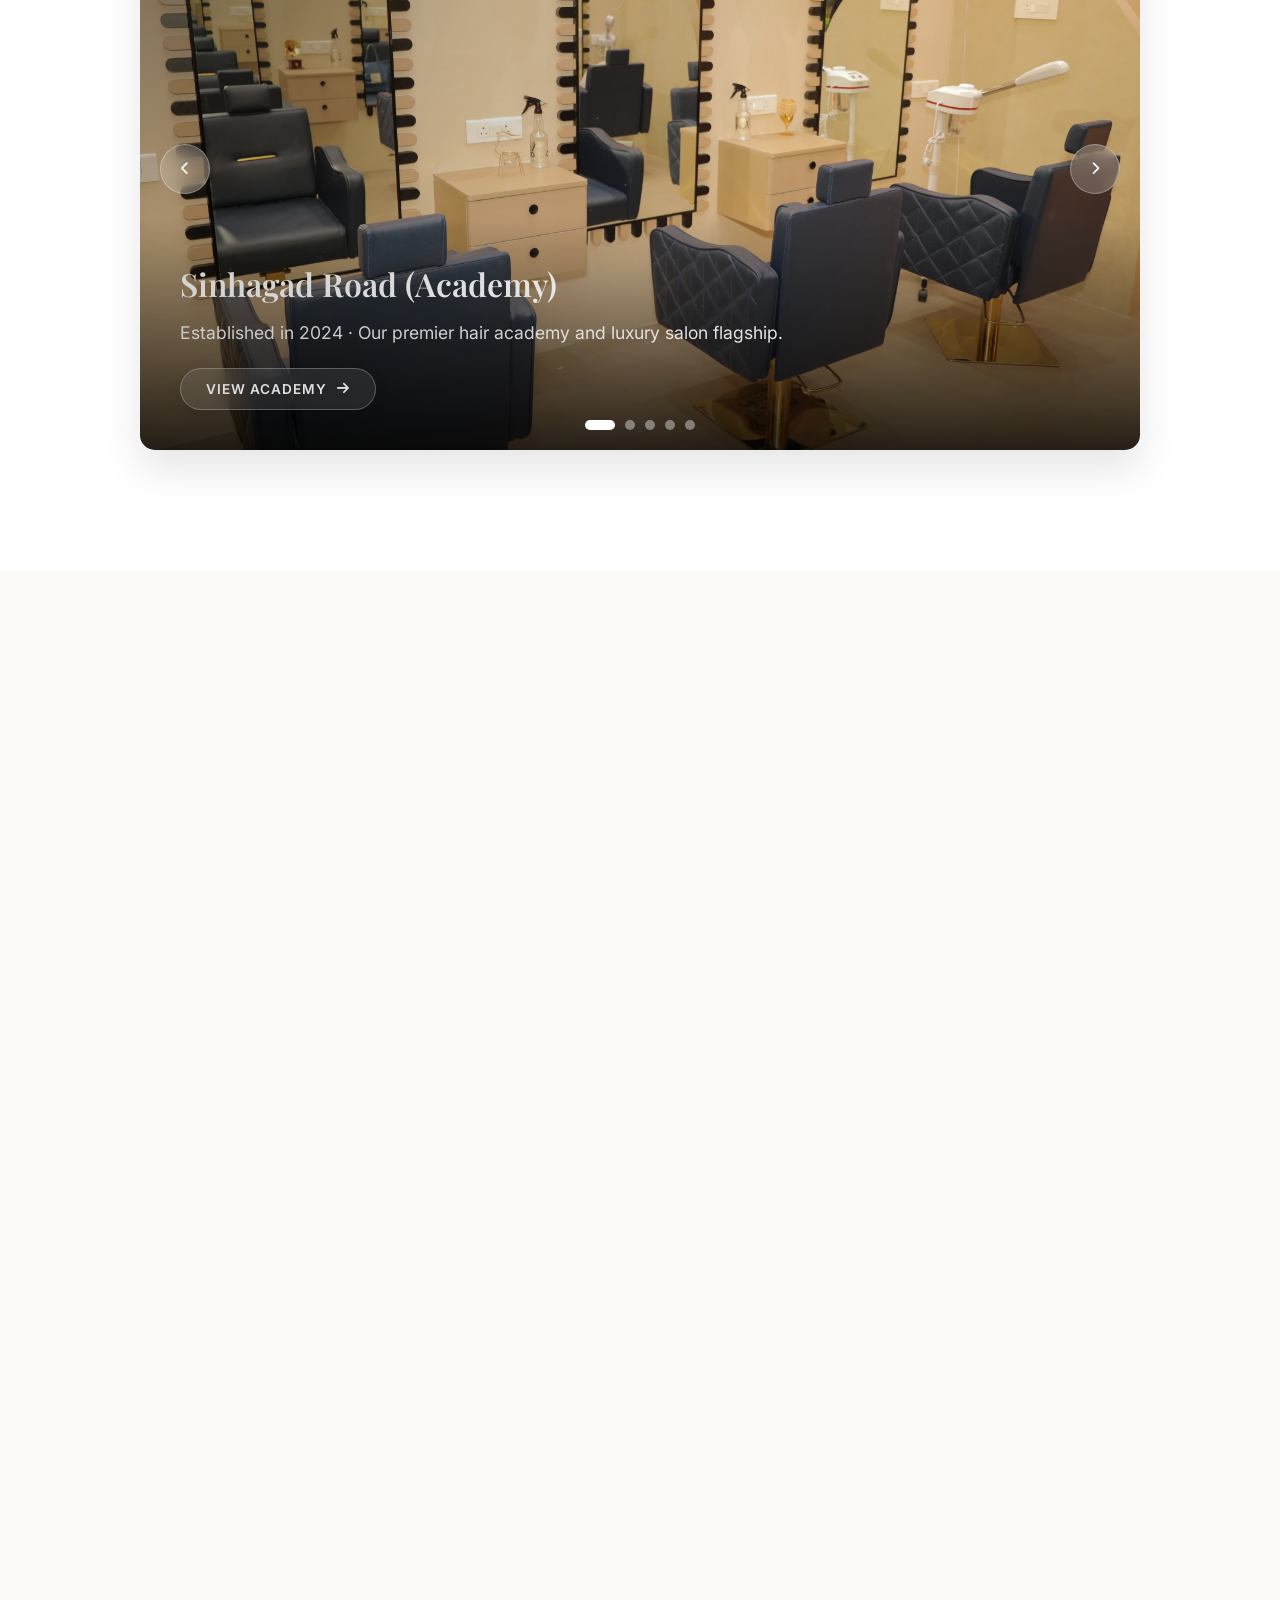
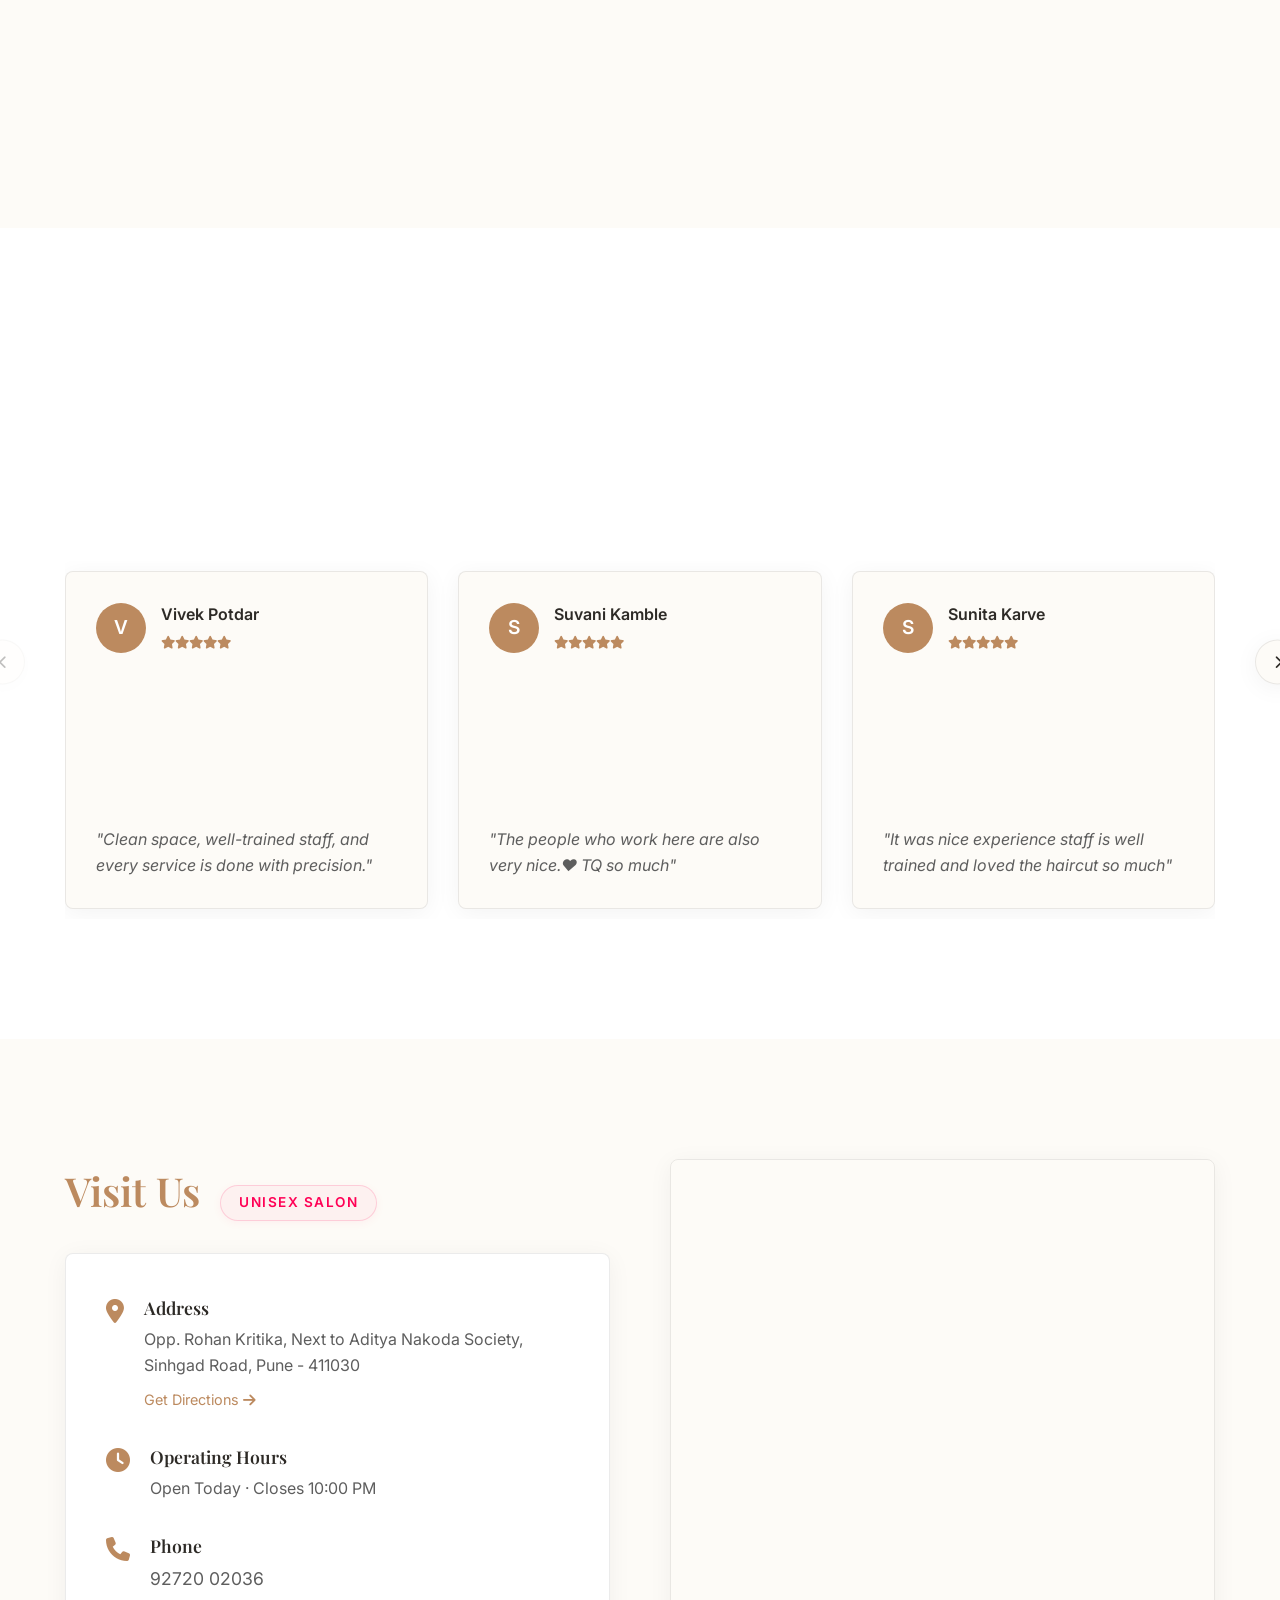
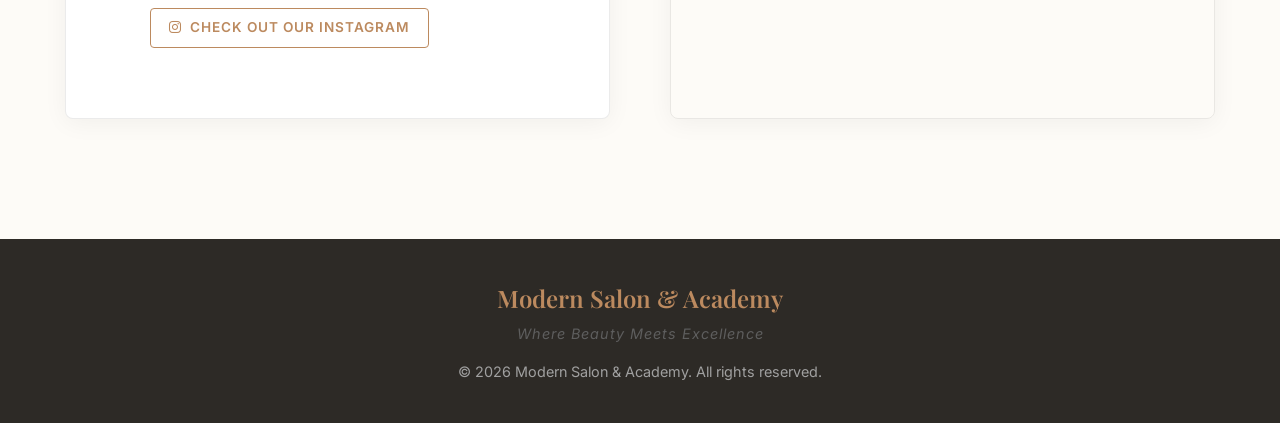
==== commit dd91c5fa: "feat: replace services dropdown with a simple clickable link across all pages" ====
--- a/index.html
+++ b/index.html
@@ -29,15 +29,7 @@
 
             <ul class="nav-links">
                 <li><a href="#about">About</a></li>
-                <li class="dropdown">
-                    <a href="#services" class="dropdown-toggle">Services <i class="fa-solid fa-chevron-down"
-                            style="font-size: 0.75rem; margin-left: 3px;"></i></a>
-                    <ul class="dropdown-menu">
-                        <li><a href="#services">Regular Services</a></li>
-                        <li><a href="services.html">Advanced Services</a></li>
-                        <li><a href="academy.html">Know more about the academy</a></li>
-                    </ul>
-                </li>
+                <li><a href="#services">Services</a></li>
                 <li><a href="#gallery">Gallery</a></li>
                 <li><a href="academy.html">Academy</a></li>
                 <li><a href="#reviews">Reviews</a></li>
@@ -124,26 +116,37 @@
         <div class="container">
             <div class="section-header reveal">
                 <h2>Our Services Menu</h2>
-                <p style="color: var(--text-muted)">From daily grooming essentials to advanced clinical treatments and professional training.</p>
+                <p style="color: var(--text-muted)">From daily grooming essentials to advanced clinical treatments and
+                    professional training.</p>
             </div>
 
             <div class="about-grid" style="align-items: center; gap: 50px;">
                 <!-- Left: Bullets -->
                 <div class="about-text reveal">
                     <ul class="services-bullet-list">
-                        <li><strong>Hair</strong> — Haircuts, styling, blow-dry, Treatments, Hair Spa, Global colour, balayage, highlights, fashion colors</li>
-                        <li><strong>Skin Rituals</strong> — Facials, HydraFacial, skin treatments, Manicure, pedicure, nail care</li>
+                        <li><strong>Hair</strong> — Haircuts, styling, blow-dry, Treatments, Hair Spa, Global colour,
+                            balayage, highlights, fashion colors</li>
+                        <li><strong>Skin Rituals</strong> — Facials, HydraFacial, skin treatments, Manicure, pedicure,
+                            nail care</li>
                         <li><strong>Beauty Lounge</strong> — Threading, waxing, lashes, brows</li>
                         <li><strong>Mens Grooming</strong> — Men’s hair, beard & grooming</li>
-                        <li><strong>Makeup</strong> — Party, engagement & professional makeup, Bridal makeup, hair & complete bridal styling</li>
+                        <li><strong>Makeup</strong> — Party, engagement & professional makeup, Bridal makeup, hair &
+                            complete bridal styling</li>
                         <li><strong>Junior Studio</strong> — Kids’ haircuts & grooming</li>
-                        <li><strong>The Academy</strong> — <a href="academy.html" style="color: var(--accent-color); font-weight: 600; text-decoration: underline;">Professional beauty & hair education <i class="fa-solid fa-arrow-right" style="font-size: 0.8rem; margin-left: 3px;"></i></a></li>
-                        <li><strong>Advanced Treatment</strong> — <a href="services.html" style="color: var(--accent-color); font-weight: 600; text-decoration: underline;">Advanced clinical skin and hair therapies <i class="fa-solid fa-arrow-right" style="font-size: 0.8rem; margin-left: 3px;"></i></a></li>
+                        <li><strong>The Academy</strong> — <a href="academy.html"
+                                style="color: var(--accent-color); font-weight: 600; text-decoration: underline;">Professional
+                                beauty & hair education <i class="fa-solid fa-arrow-right"
+                                    style="font-size: 0.8rem; margin-left: 3px;"></i></a></li>
+                        <li><strong>Advanced Treatment</strong> — <a href="services.html"
+                                style="color: var(--accent-color); font-weight: 600; text-decoration: underline;">Advanced
+                                clinical skin and hair therapies <i class="fa-solid fa-arrow-right"
+                                    style="font-size: 0.8rem; margin-left: 3px;"></i></a></li>
                     </ul>
                 </div>
                 <!-- Right: Single Image -->
                 <div class="about-img-container reveal">
-                    <img src="ModernPhotos/AdvnacedChairs.jpeg" alt="Modern Salon Services Menu" class="about-img" style="border-radius: 12px; box-shadow: var(--shadow-soft);">
+                    <img src="ModernPhotos/AdvnacedChairs.jpeg" alt="Modern Salon Services Menu" class="about-img"
+                        style="border-radius: 12px; box-shadow: var(--shadow-soft);">
                 </div>
             </div>
         </div>
@@ -165,7 +168,8 @@
                     </div>
                     <div class="expertise-content">
                         <h3>Precision Haircuts</h3>
-                        <p>Specialized cutting techniques tailored to your face structure and hair type for a clean, sharp, and easy-to-manage look.</p>
+                        <p>Specialized cutting techniques tailored to your face structure and hair type for a clean,
+                            sharp, and easy-to-manage look.</p>
                     </div>
                 </div>
 
@@ -176,7 +180,8 @@
                     </div>
                     <div class="expertise-content">
                         <h3>Hair Color</h3>
-                        <p>Vibrant balayage, highlights, and custom hues using ammonia-free, premium products that preserve your hair's natural strength and shine.</p>
+                        <p>Vibrant balayage, highlights, and custom hues using ammonia-free, premium products that
+                            preserve your hair's natural strength and shine.</p>
                     </div>
                 </div>
 
@@ -187,7 +192,8 @@
                     </div>
                     <div class="expertise-content">
                         <h3>Hair Treatment</h3>
-                        <p>Deep-conditioning, clinical hair spas, and structural therapy (like Neoplex) that restore hydration, shine, and texture to damaged locks.</p>
+                        <p>Deep-conditioning, clinical hair spas, and structural therapy (like Neoplex) that restore
+                            hydration, shine, and texture to damaged locks.</p>
                     </div>
                 </div>
 
@@ -198,7 +204,8 @@
                     </div>
                     <div class="expertise-content">
                         <h3>Skin & Facial Treatments</h3>
-                        <p>Relaxing dermatological facials and advanced skin therapy designed to cleanse pores, reduce pigmentation, and boost skin glow.</p>
+                        <p>Relaxing dermatological facials and advanced skin therapy designed to cleanse pores, reduce
+                            pigmentation, and boost skin glow.</p>
                     </div>
                 </div>
 
@@ -209,7 +216,8 @@
                     </div>
                     <div class="expertise-content">
                         <h3>Ear Piercing</h3>
-                        <p>Hygienic, precise, and safe piercing using sterilized, medical-grade gold studs to ensure quick and painless healing.</p>
+                        <p>Hygienic, precise, and safe piercing using sterilized, medical-grade gold studs to ensure
+                            quick and painless healing.</p>
                     </div>
                 </div>
 
@@ -220,7 +228,8 @@
                     </div>
                     <div class="expertise-content">
                         <h3>Makeups</h3>
-                        <p>Luxurious bridal, celebrity, and event makeup tailored to enhance your features for any high-profile celebration.</p>
+                        <p>Luxurious bridal, celebrity, and event makeup tailored to enhance your features for any
+                            high-profile celebration.</p>
                     </div>
                 </div>
             </div>
@@ -375,7 +384,8 @@
                     <i class="fa-solid fa-star"></i>
                     <i class="fa-solid fa-star"></i>
                 </div>
-                <p style="color: var(--text-muted); margin-top: 10px;">Based on Google Reviews from our satisfied customers.</p>
+                <p style="color: var(--text-muted); margin-top: 10px;">Based on Google Reviews from our satisfied
+                    customers.</p>
             </div>
 
             <!-- Reviews Carousel Wrapper -->
@@ -394,7 +404,8 @@
                                 </div>
                             </div>
                         </div>
-                        <p class="review-text">"Clean space, well-trained staff, and every service is done with precision."</p>
+                        <p class="review-text">"Clean space, well-trained staff, and every service is done with
+                            precision."</p>
                     </div>
 
                     <!-- Review 2: Suvani Kamble -->
@@ -426,7 +437,8 @@
                                 </div>
                             </div>
                         </div>
-                        <p class="review-text">"It was nice experience staff is well trained and loved the haircut so much"</p>
+                        <p class="review-text">"It was nice experience staff is well trained and loved the haircut so
+                            much"</p>
                     </div>
 
                     <!-- Review 4: Krishika Honkalse -->
@@ -442,7 +454,10 @@
                                 </div>
                             </div>
                         </div>
-                        <p class="review-text">"I recently visited Modern Salon & Academy for a Neoplex treatment, and I am beyond satisfied with the results! My hair was quite frizzy and dull before, but now it’s incredibly smooth, shiny, and manageable. The staff was professional and the service was top-notch."</p>
+                        <p class="review-text">"I recently visited Modern Salon & Academy for a Neoplex treatment, and I
+                            am beyond satisfied with the results! My hair was quite frizzy and dull before, but now it’s
+                            incredibly smooth, shiny, and manageable. The staff was professional and the service was
+                            top-notch."</p>
                     </div>
 
                     <!-- Review 5: Neha Shah -->
@@ -458,7 +473,9 @@
                                 </div>
                             </div>
                         </div>
-                        <p class="review-text">"Modern Salon & Academy is the best salon for everything. Special thanks to Deepti madam for excellent hair massage and spa. I am very happy with the results of spa. Thank you!"</p>
+                        <p class="review-text">"Modern Salon & Academy is the best salon for everything. Special thanks
+                            to Deepti madam for excellent hair massage and spa. I am very happy with the results of spa.
+                            Thank you!"</p>
                     </div>
 
                     <!-- Review 6: Hrishikesh Potdar -->
@@ -474,7 +491,9 @@
                                 </div>
                             </div>
                         </div>
-                        <p class="review-text">"Very well maintained equipments. Friendly staff. Good consultation techniques for optimum results you desire. Very satisfied. Great service by owner Mr. Shubham Gaikwad. Highly recommended."</p>
+                        <p class="review-text">"Very well maintained equipments. Friendly staff. Good consultation
+                            techniques for optimum results you desire. Very satisfied. Great service by owner Mr.
+                            Shubham Gaikwad. Highly recommended."</p>
                     </div>
 
                     <!-- Review 7: Lekha Adke -->
@@ -490,7 +509,8 @@
                                 </div>
                             </div>
                         </div>
-                        <p class="review-text">"Its very good service for Hair spa (Vaibhav sir) refresh the mood. Highly satisfied with the friendly hospitality and expert care."</p>
+                        <p class="review-text">"Its very good service for Hair spa (Vaibhav sir) refresh the mood.
+                            Highly satisfied with the friendly hospitality and expert care."</p>
                     </div>
 
                     <!-- Review 8: Vaishali Deshmukh -->
@@ -506,7 +526,8 @@
                                 </div>
                             </div>
                         </div>
-                        <p class="review-text">"I got very good service at this place. Poonam was very helpful. Mr Sunil is very expert in hair cut. A big thank you to the staff."</p>
+                        <p class="review-text">"I got very good service at this place. Poonam was very helpful. Mr Sunil
+                            is very expert in hair cut. A big thank you to the staff."</p>
                     </div>
 
                     <!-- Review 9: Surya Mishra -->
@@ -522,7 +543,9 @@
                                 </div>
                             </div>
                         </div>
-                        <p class="review-text">"Just stumbled upon this place and was a great find. The service (by Yogesh) was really nice (hair cut, beard trim, cleansing, detan etc). The place is nice & clean."</p>
+                        <p class="review-text">"Just stumbled upon this place and was a great find. The service (by
+                            Yogesh) was really nice (hair cut, beard trim, cleansing, detan etc). The place is nice &
+                            clean."</p>
                     </div>
 
                     <!-- Review 10: Dhanshree Subhe -->
@@ -538,7 +561,9 @@
                                 </div>
                             </div>
                         </div>
-                        <p class="review-text">"I recently did the Neoplex hair treatment at Modern Family Salon done by Shubham Gaikwad and I am absolutely in love with the results! My hair feels healthier, shinier, and so much smoother."</p>
+                        <p class="review-text">"I recently did the Neoplex hair treatment at Modern Family Salon done by
+                            Shubham Gaikwad and I am absolutely in love with the results! My hair feels healthier,
+                            shinier, and so much smoother."</p>
                     </div>
 
                     <!-- Review 11: Aarti Sawale -->
@@ -554,7 +579,9 @@
                                 </div>
                             </div>
                         </div>
-                        <p class="review-text">"I’ve been visiting Modern Family Salon for the past 3 years, and they never disappoint! Recently, I got the Neoplex hair treatment done by Shubham and his team."</p>
+                        <p class="review-text">"I’ve been visiting Modern Family Salon for the past 3 years, and they
+                            never disappoint! Recently, I got the Neoplex hair treatment done by Shubham and his team."
+                        </p>
                     </div>
                 </div>
             </div>
@@ -639,7 +666,8 @@
                                 style="color: var(--text-muted); font-size: 1.1rem; display: inline-block;">92720
                                 02036</a>
                             <br>
-                            <a href="https://www.instagram.com/modernsalonandacademy?igsh=MXRxdDF2YXlpZzJmbw==" target="_blank" class="instagram-btn">
+                            <a href="https://www.instagram.com/modernsalonandacademy?igsh=MXRxdDF2YXlpZzJmbw=="
+                                target="_blank" class="instagram-btn">
                                 <i class="fa-brands fa-instagram"></i> Check out our Instagram
                             </a>
                         </div>
@@ -648,10 +676,10 @@
             </div>
 
             <div class="map-container reveal">
-                <iframe id="location-map"
-                    src="https://www.google.com/maps/embed?pb=!1m18!1m12!1m3!1d121097.23400140852!2d73.6715405972656!3d18.47058389999998!2m3!1f0!2f0!3f0!3m2!1i1024!2i768!4f13.1!3m3!1m2!1s0x3bc2bf0af25cbe55%3A0x1e72e946d2213f!2sModern%20Unisex%20Salon!5e0!3m2!1sen!2sin!4v1786185742770!5m2!1sen!2sin"
-                    allowfullscreen="" loading="lazy" referrerpolicy="no-referrer-when-downgrade">
-                </iframe>
+                <iframe
+                    src="https://www.google.com/maps/embed?pb=!1m18!1m12!1m3!1d121082.40899362125!2d73.68069399726558!3d18.491571699999994!2m3!1f0!2f0!3f0!3m2!1i1024!2i768!4f13.1!3m3!1m2!1s0x3bc2bf480eda6c3b%3A0xef8305a9d2815baa!2sModern%20Salon%20%26%20Academy!5e0!3m2!1sen!2sin!4v1786448782308!5m2!1sen!2sin"
+                    width="600" height="450" style="border:0;" allowfullscreen="" loading="lazy"
+                    referrerpolicy="strict-origin-when-cross-origin"></iframe>
             </div>
         </div>
     </section>
@@ -661,7 +689,9 @@
             <h3
                 style="font-family: var(--font-serif); color: var(--accent-color); font-size: 1.5rem; margin-bottom: 5px;">
                 Modern Salon & Academy</h3>
-            <p style="font-style: italic; color: var(--text-muted); font-size: 0.9rem; margin-bottom: 15px; letter-spacing: 1px;">Where Beauty Meets Excellence</p>
+            <p
+                style="font-style: italic; color: var(--text-muted); font-size: 0.9rem; margin-bottom: 15px; letter-spacing: 1px;">
+                Where Beauty Meets Excellence</p>
             <p>&copy; 2026 Modern Salon & Academy. All rights reserved.</p>
         </div>
     </footer>
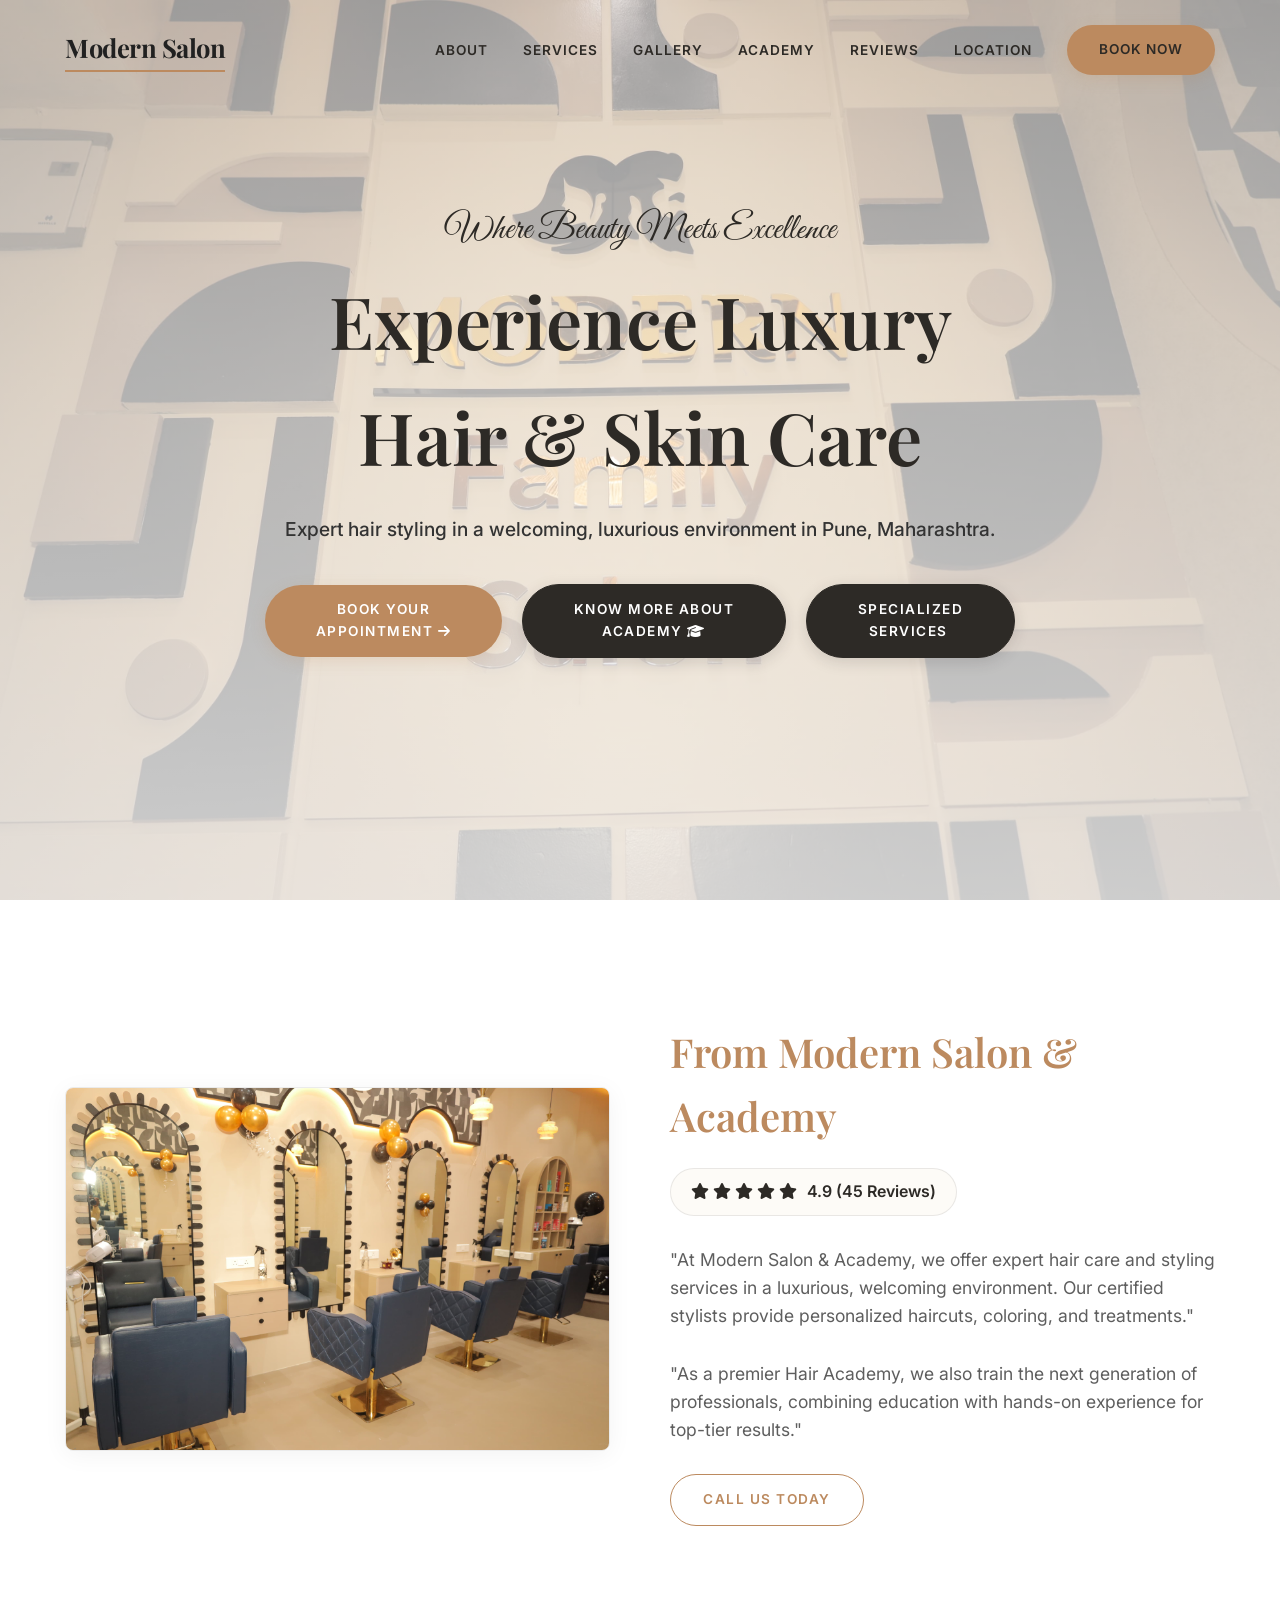
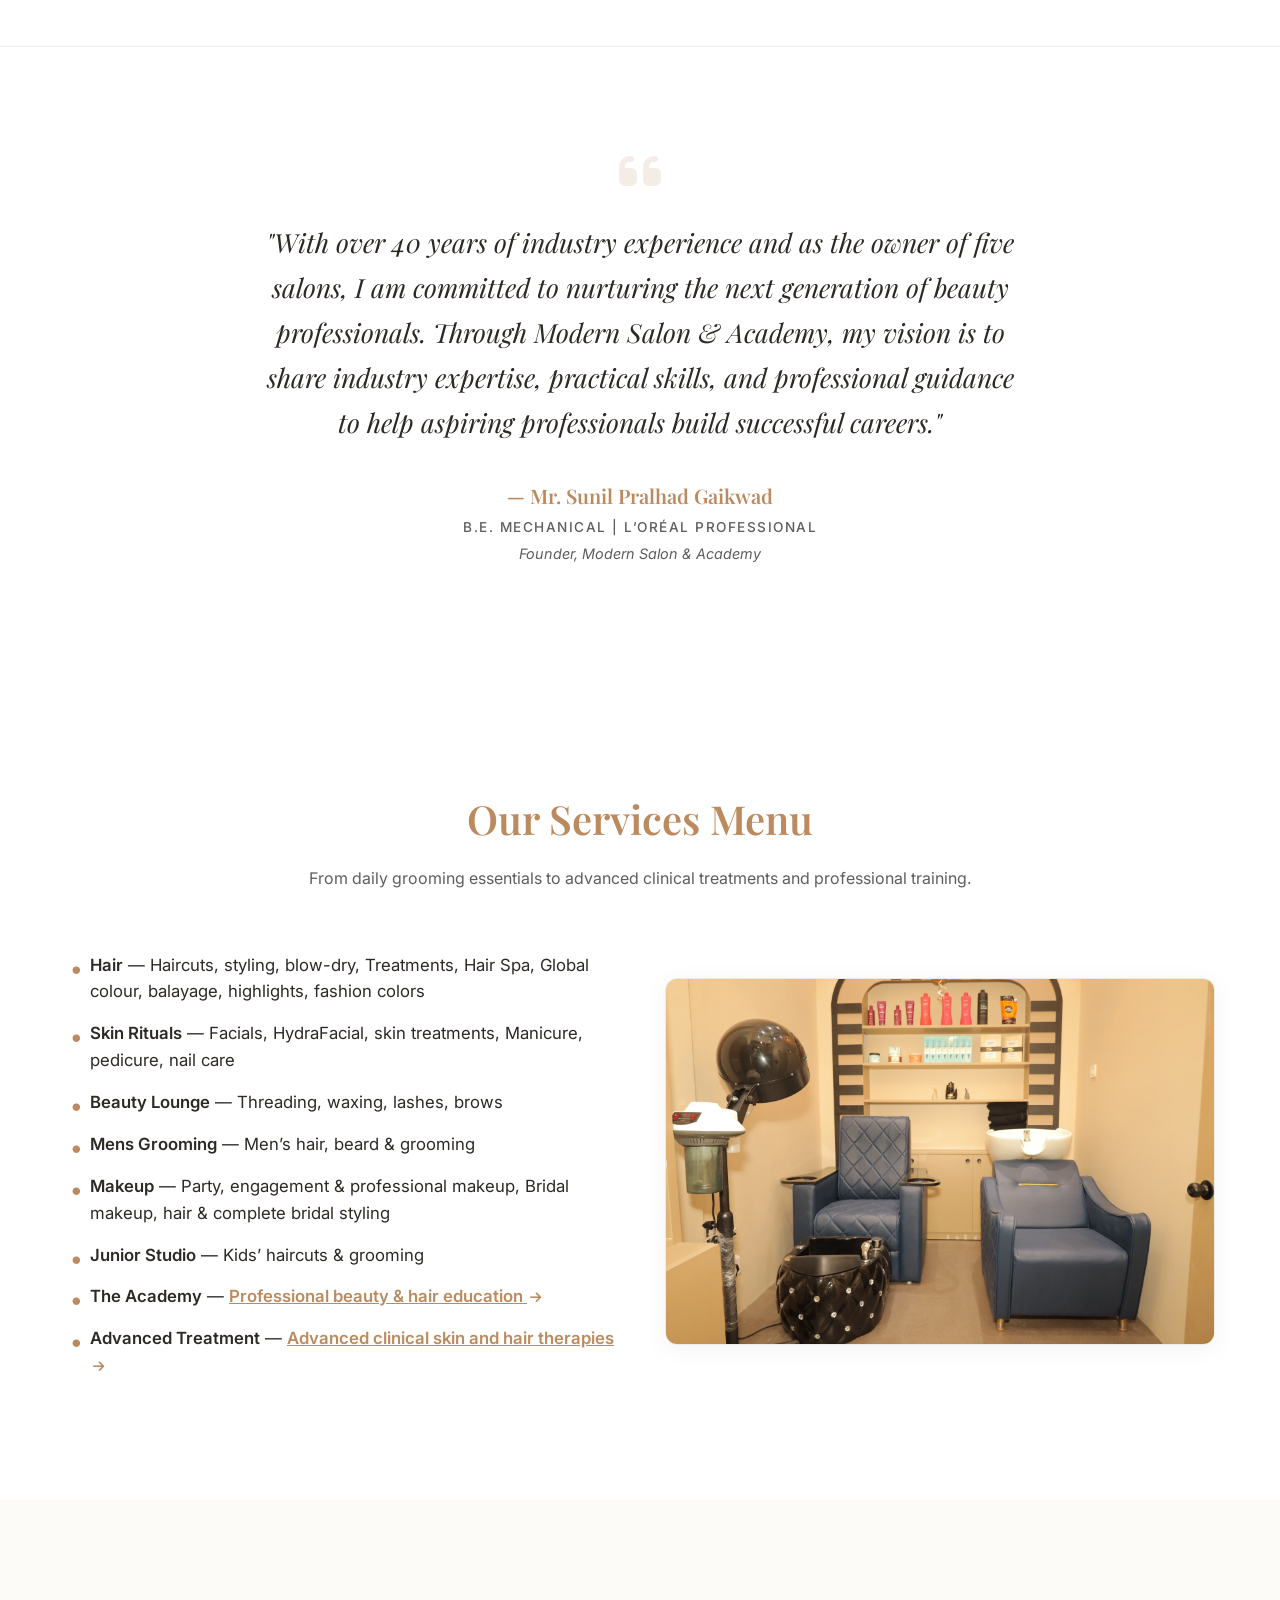
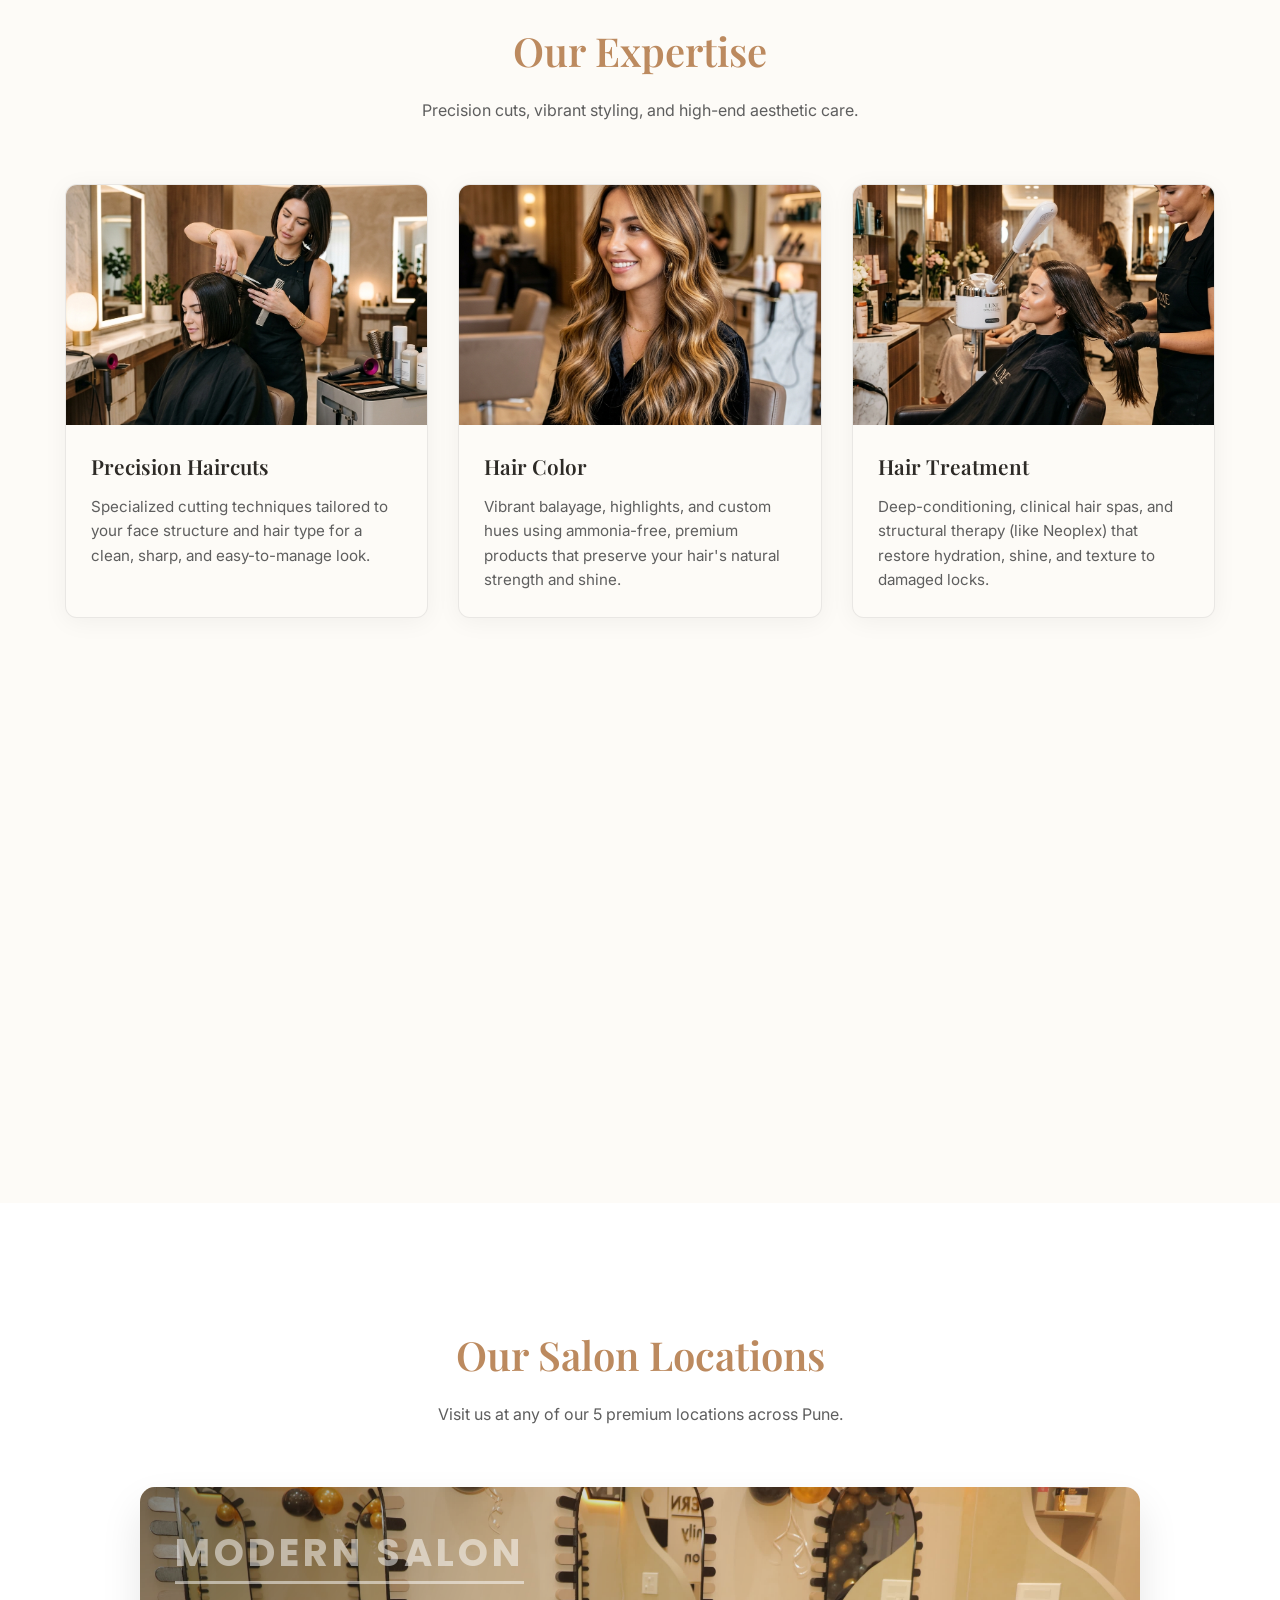
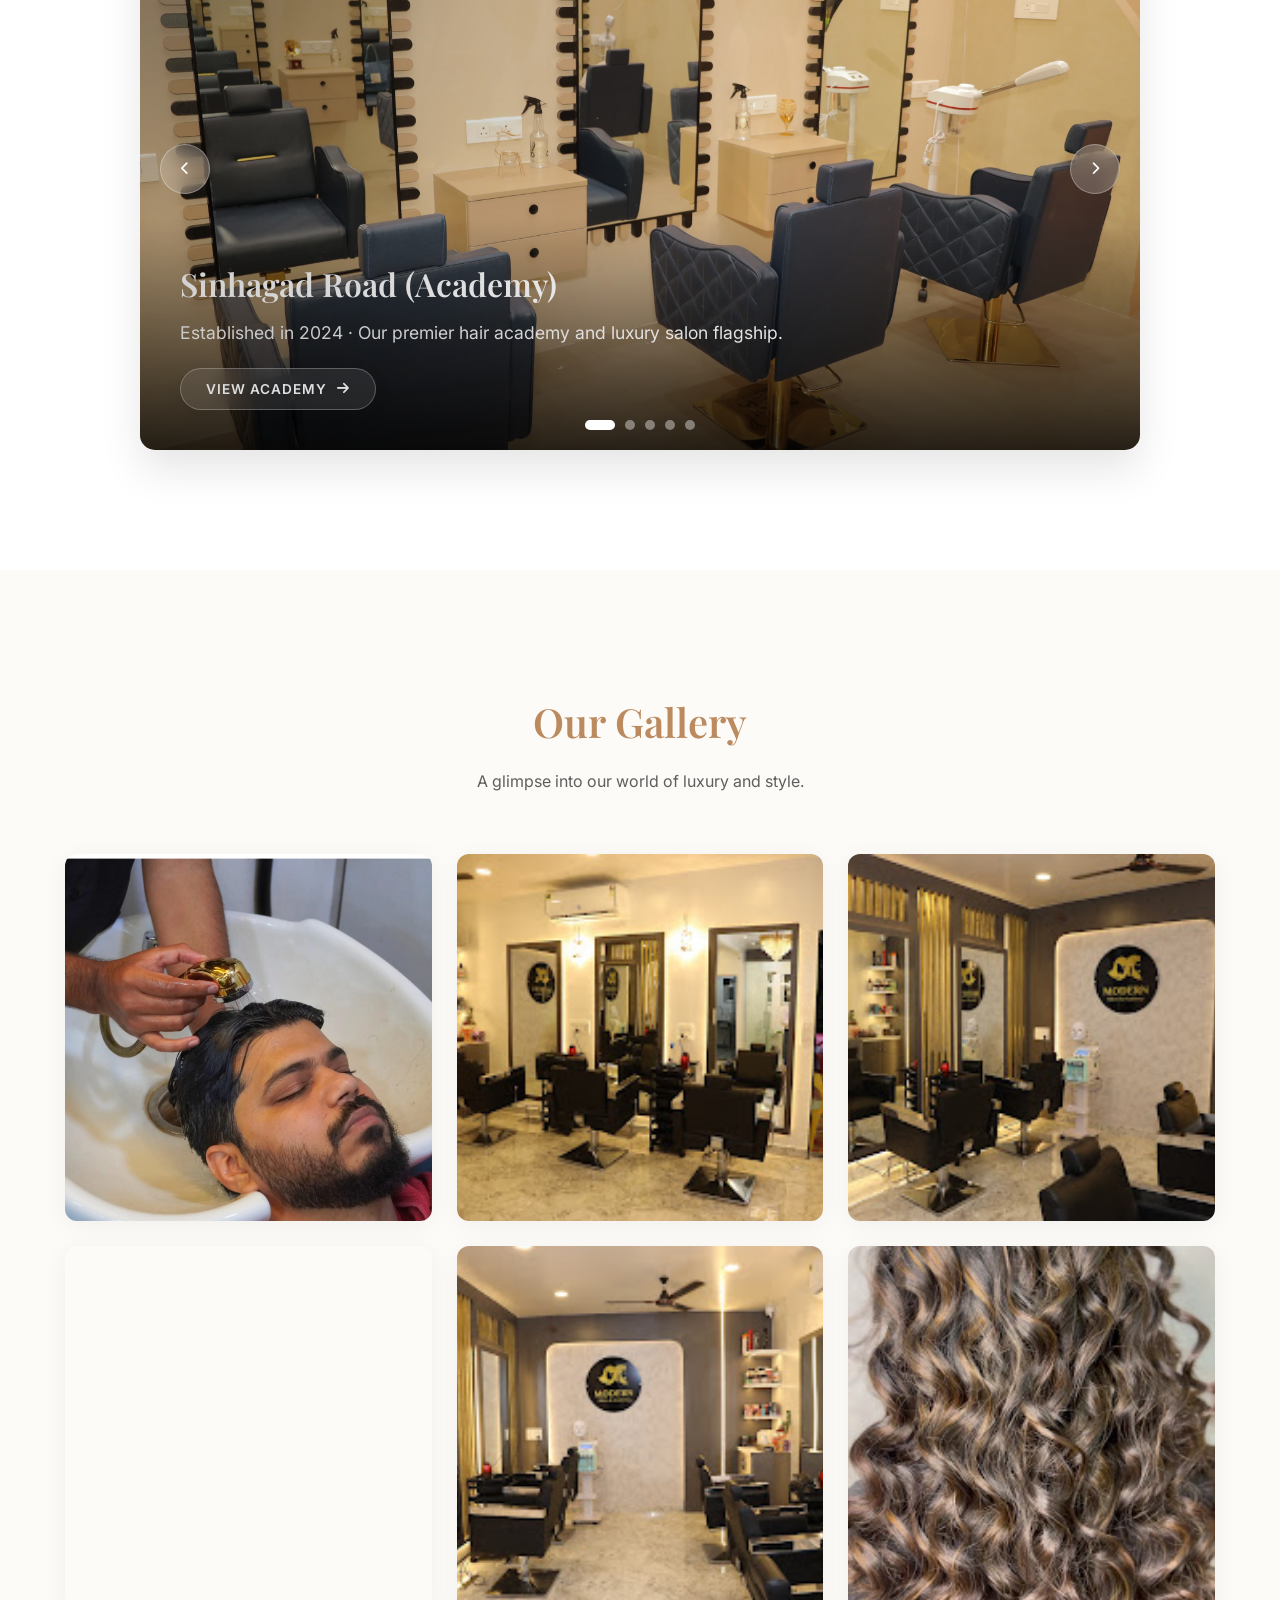
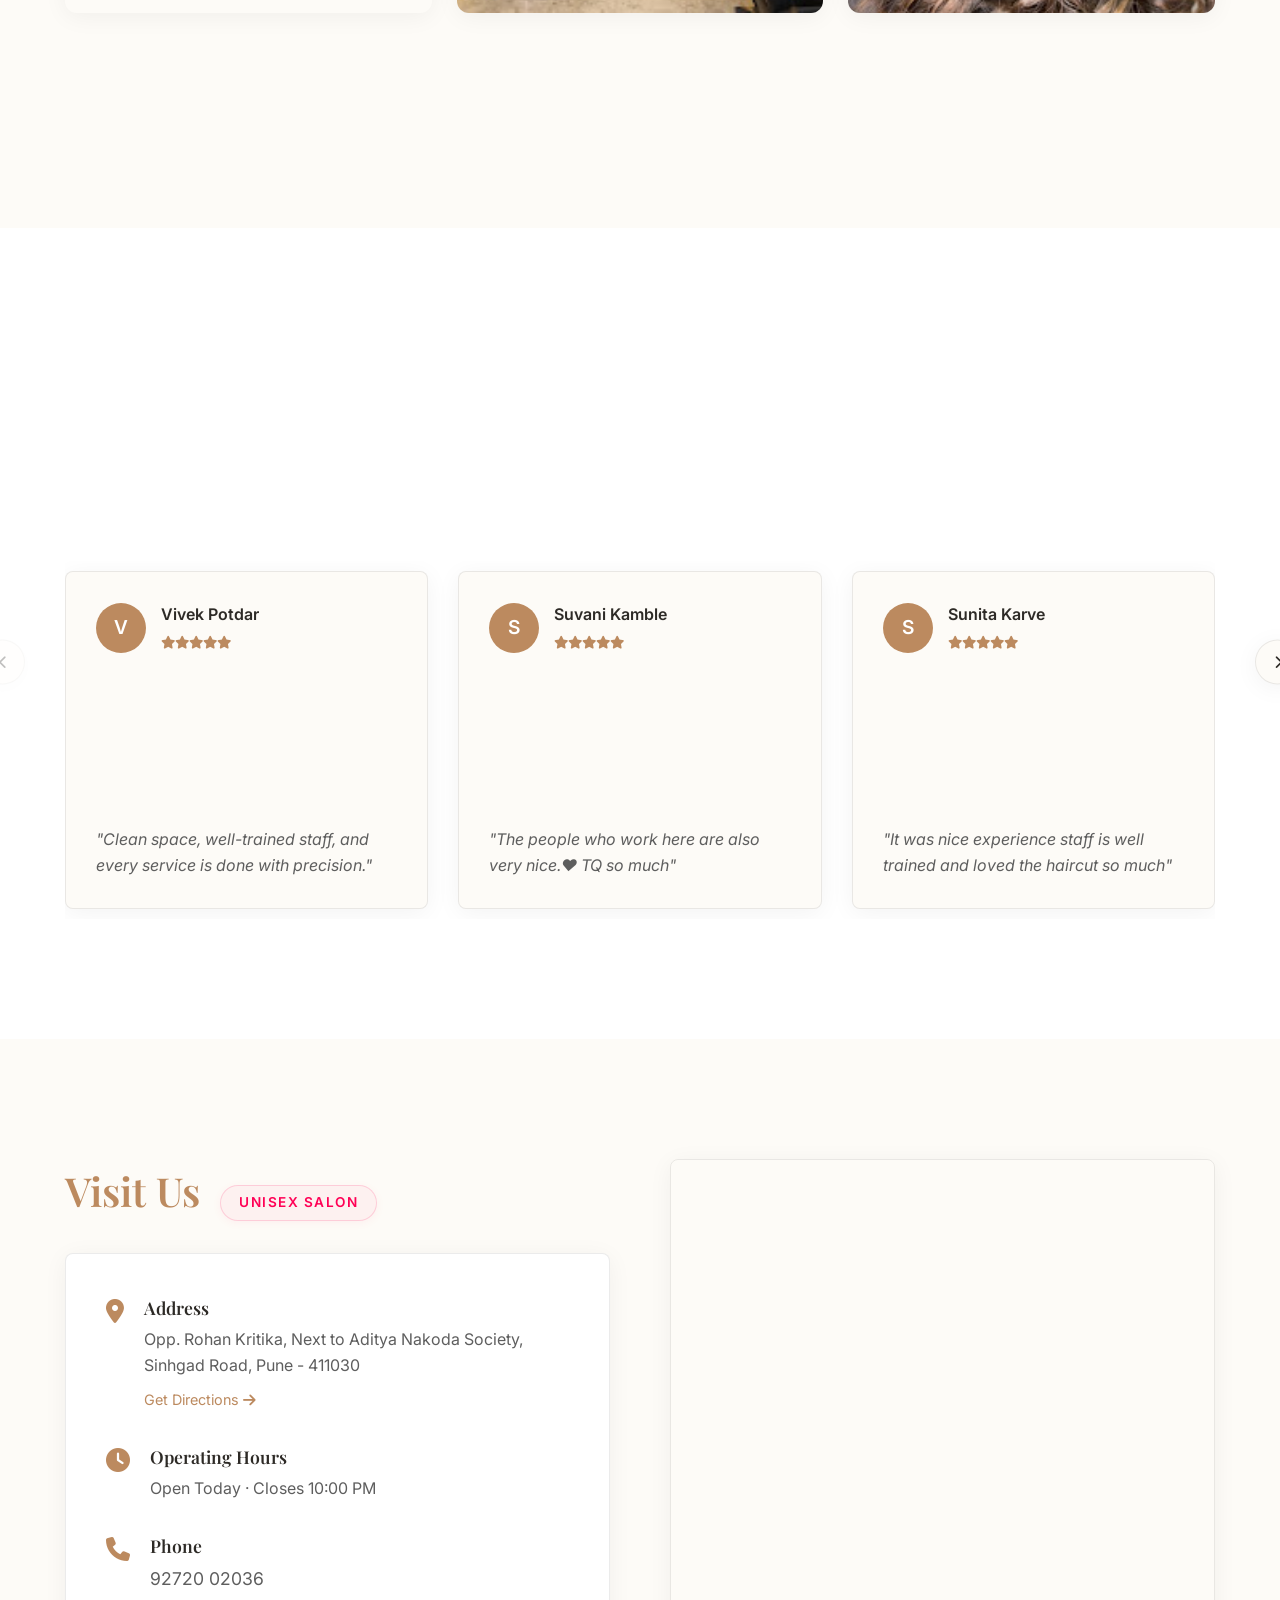
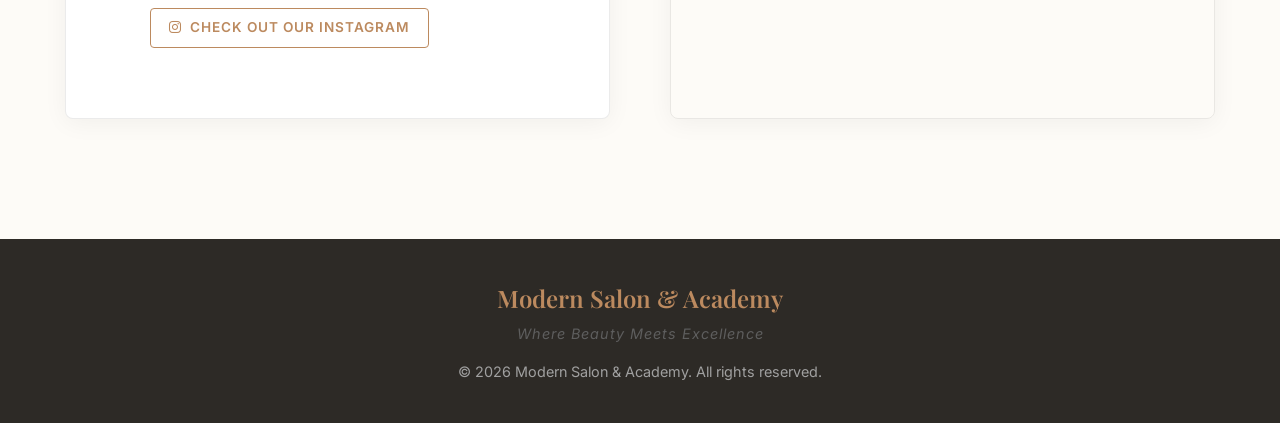
==== commit 3e907a27: "fix: restore map iframe ID and update Sinhagad Road academy map coordinate data" ====
--- a/index.html
+++ b/index.html
@@ -676,7 +676,7 @@
             </div>
 
             <div class="map-container reveal">
-                <iframe
+                <iframe id="location-map"
                     src="https://www.google.com/maps/embed?pb=!1m18!1m12!1m3!1d121082.40899362125!2d73.68069399726558!3d18.491571699999994!2m3!1f0!2f0!3f0!3m2!1i1024!2i768!4f13.1!3m3!1m2!1s0x3bc2bf480eda6c3b%3A0xef8305a9d2815baa!2sModern%20Salon%20%26%20Academy!5e0!3m2!1sen!2sin!4v1786448782308!5m2!1sen!2sin"
                     width="600" height="450" style="border:0;" allowfullscreen="" loading="lazy"
                     referrerpolicy="strict-origin-when-cross-origin"></iframe>
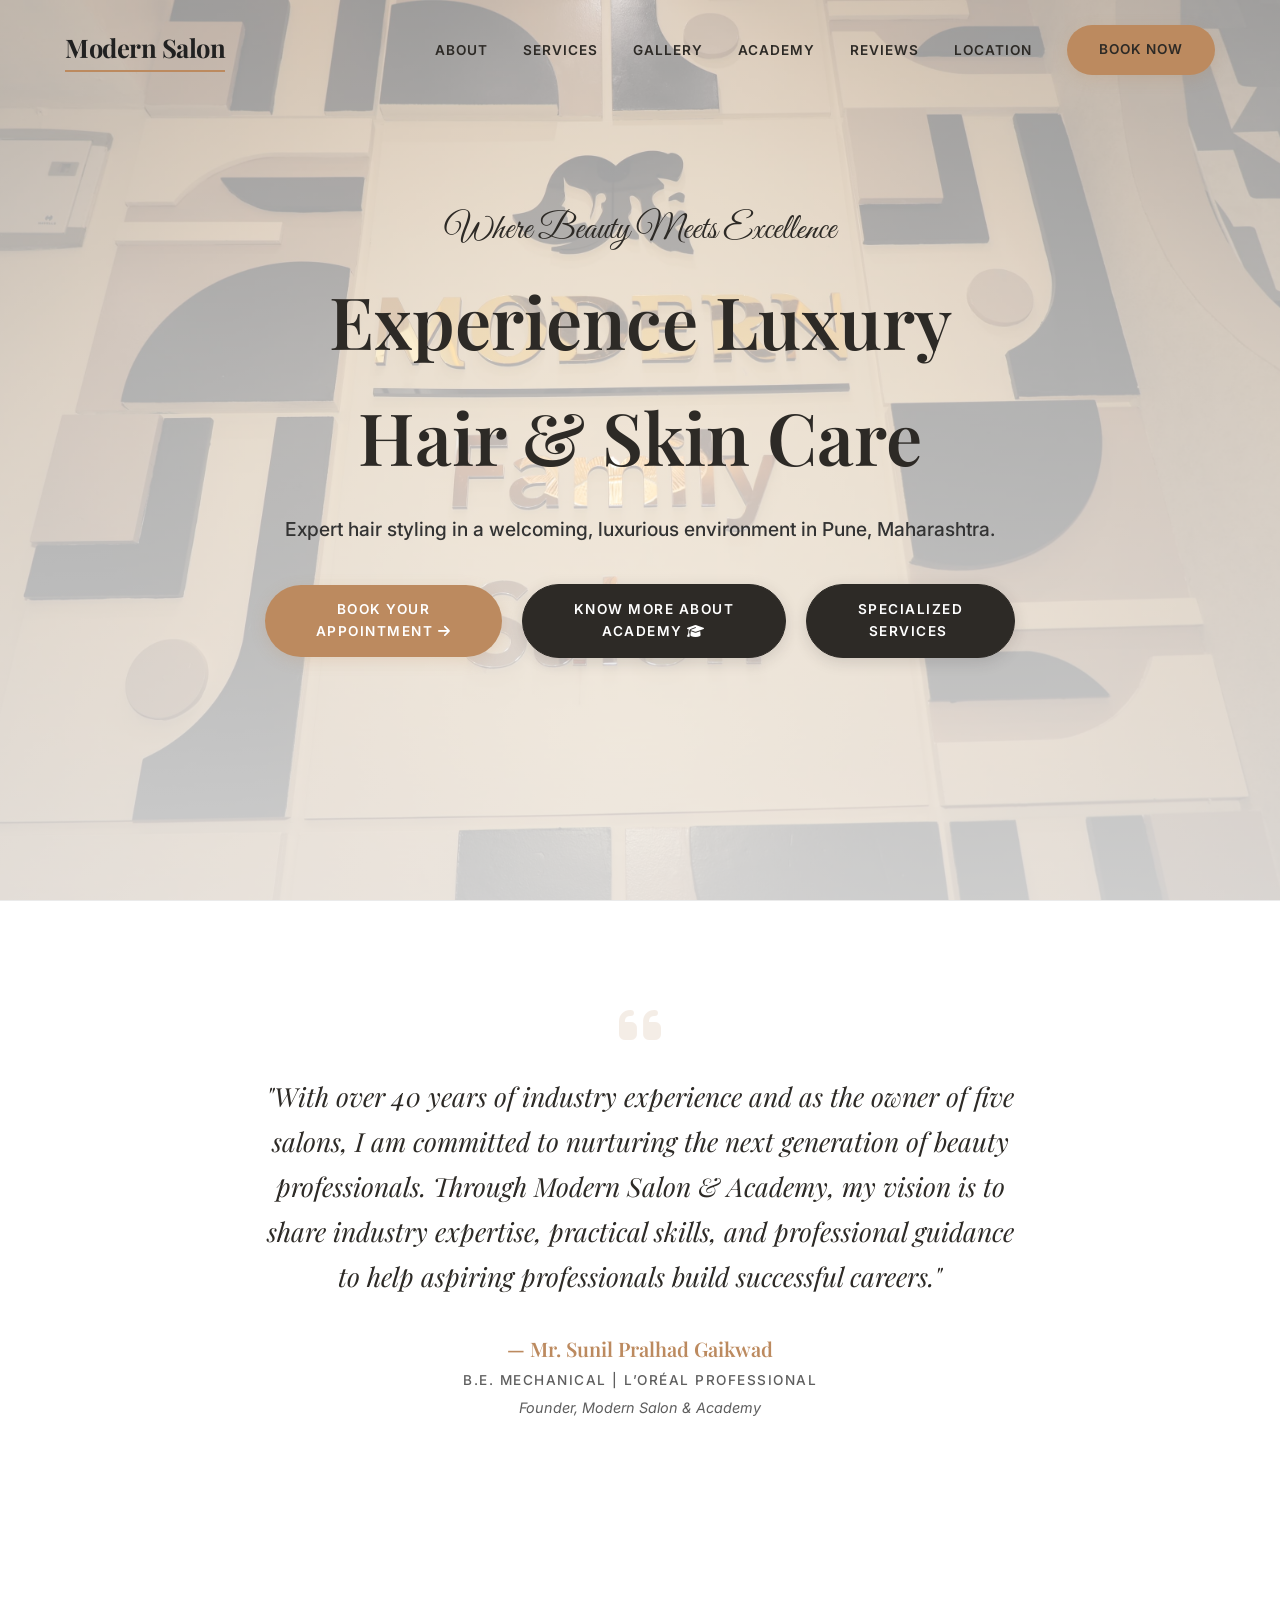
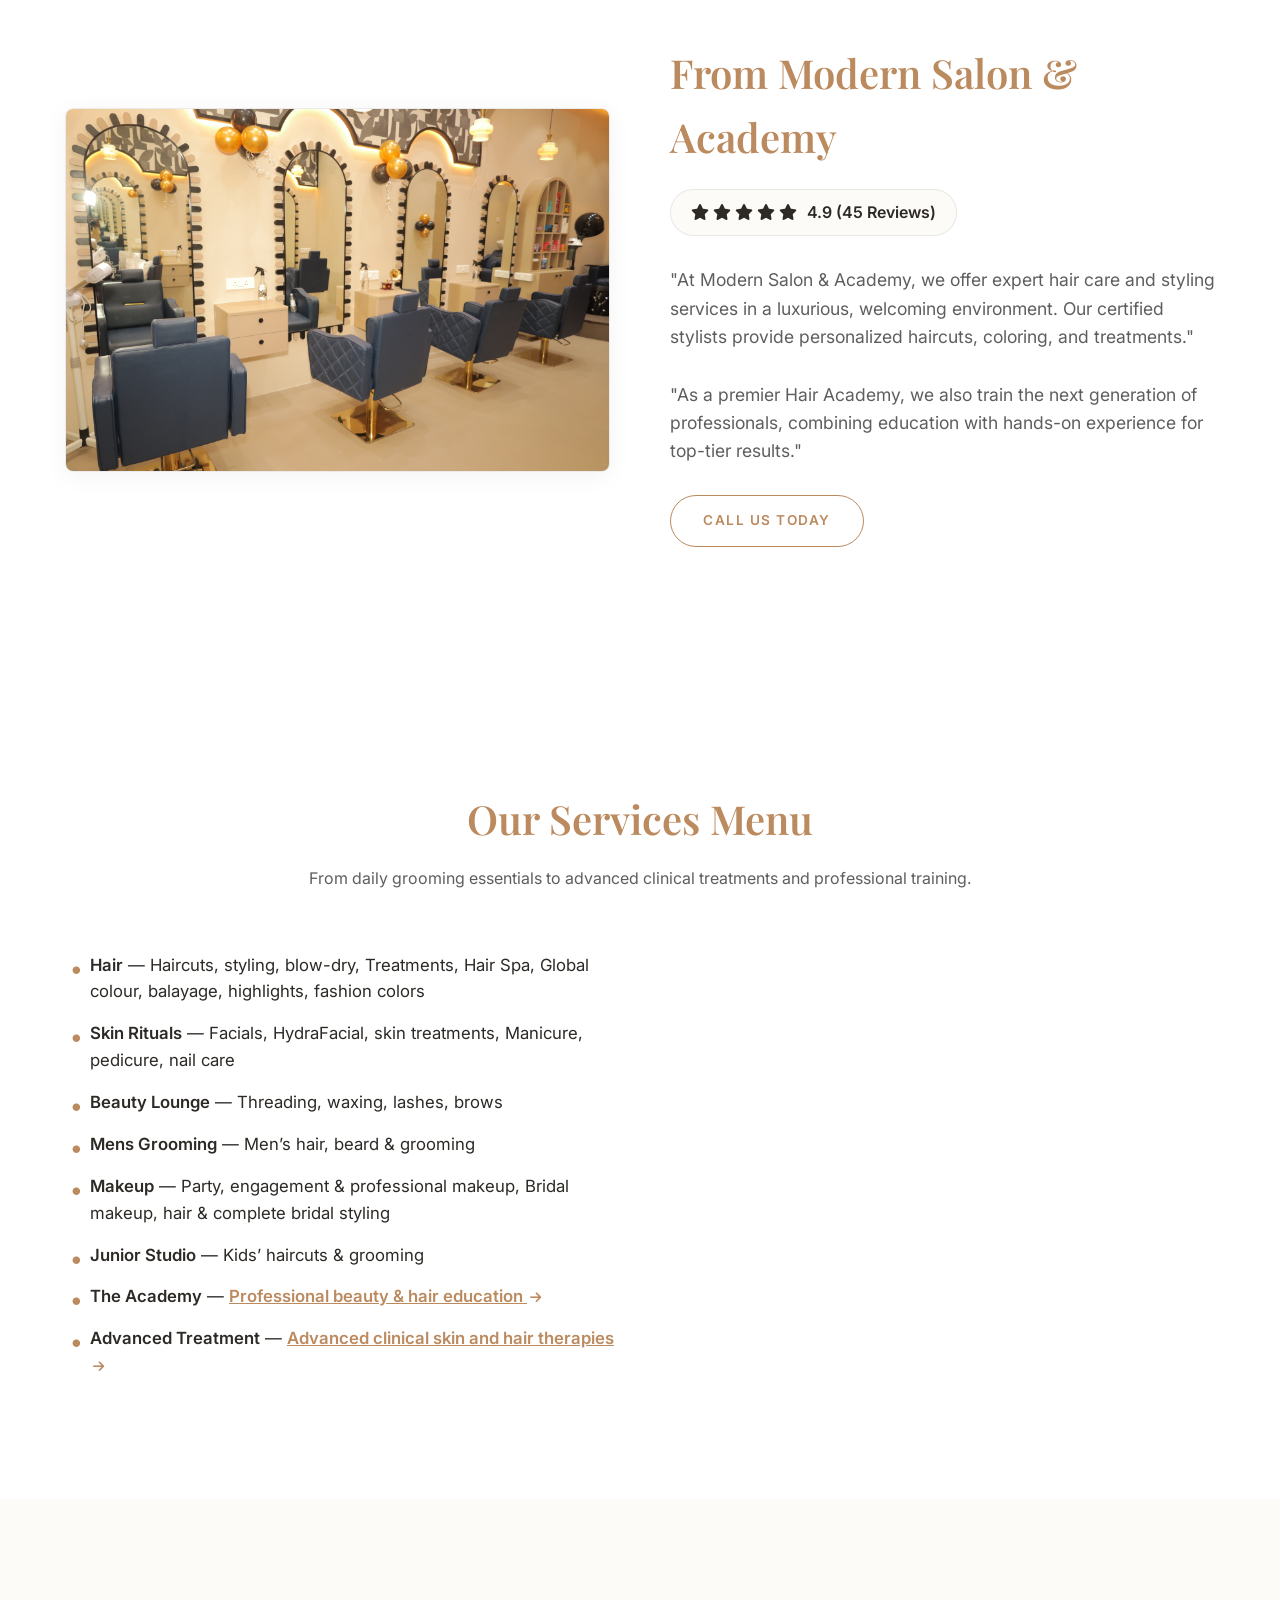
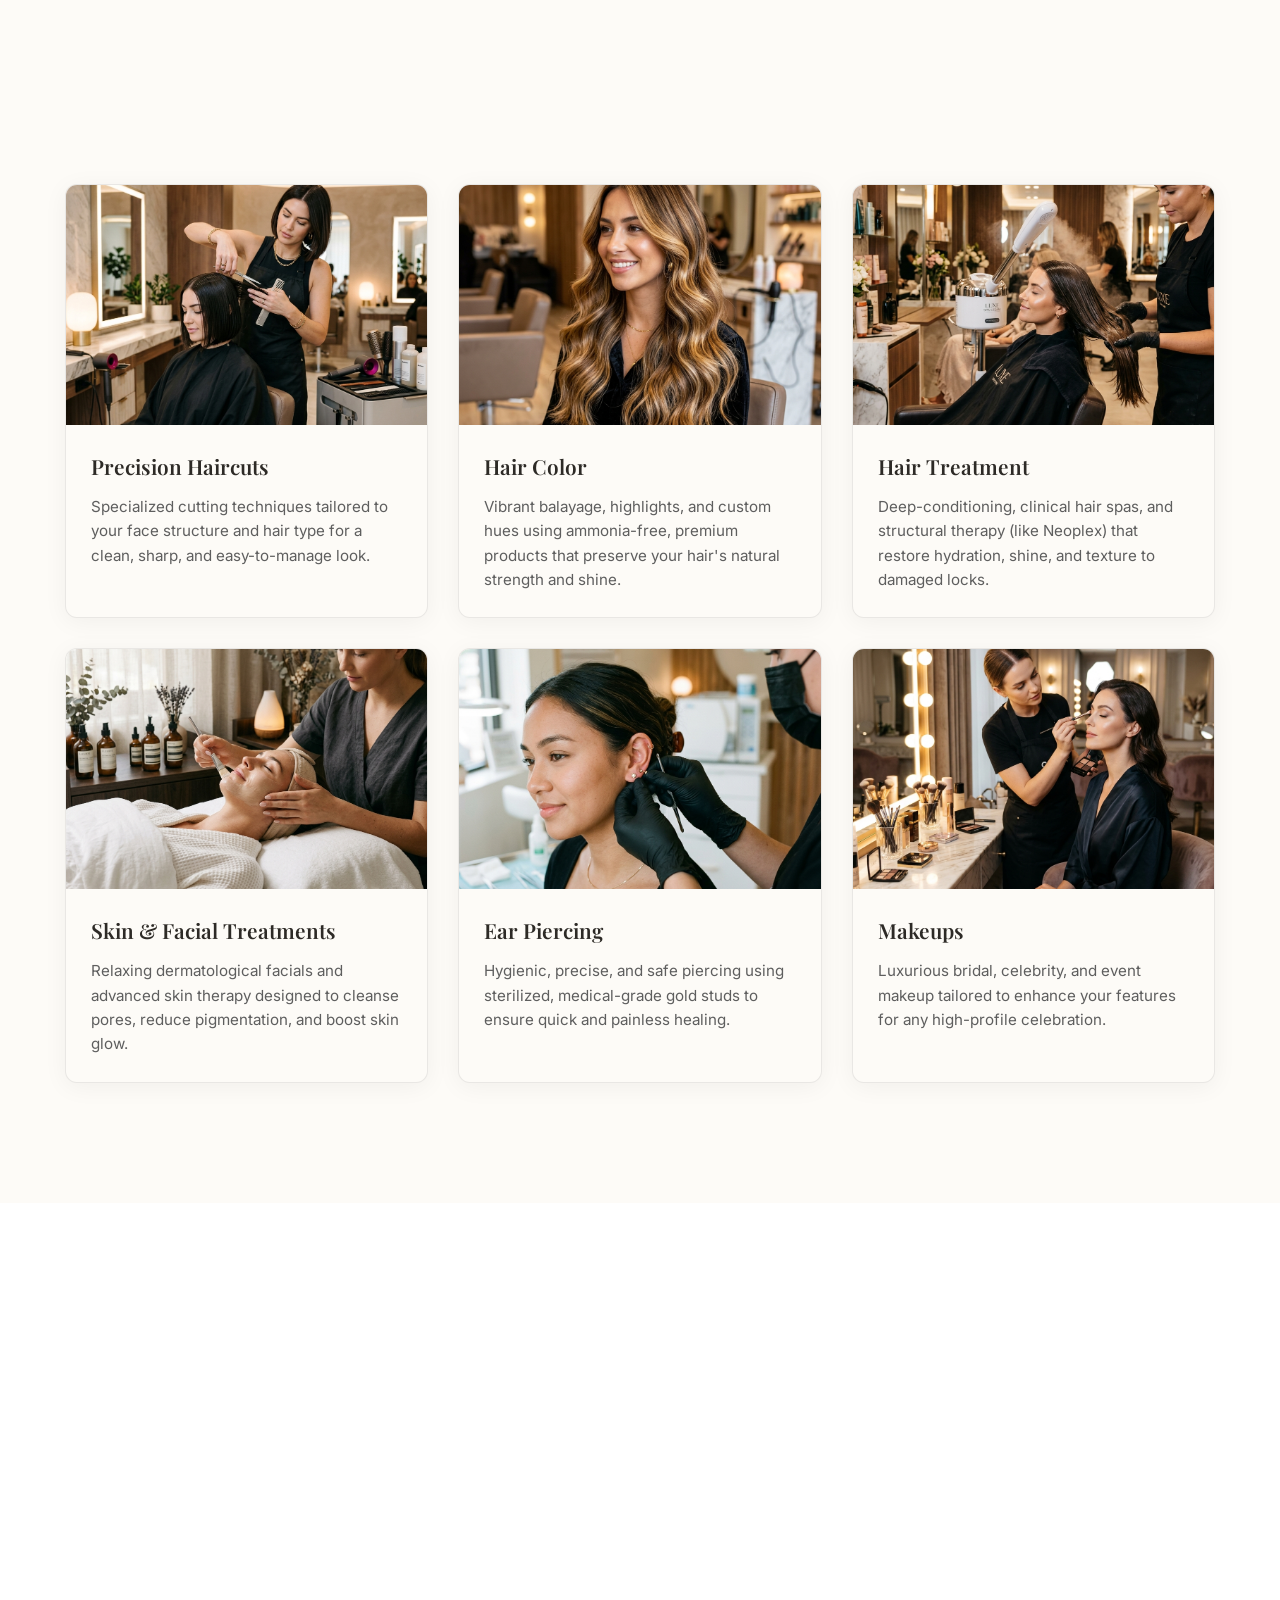
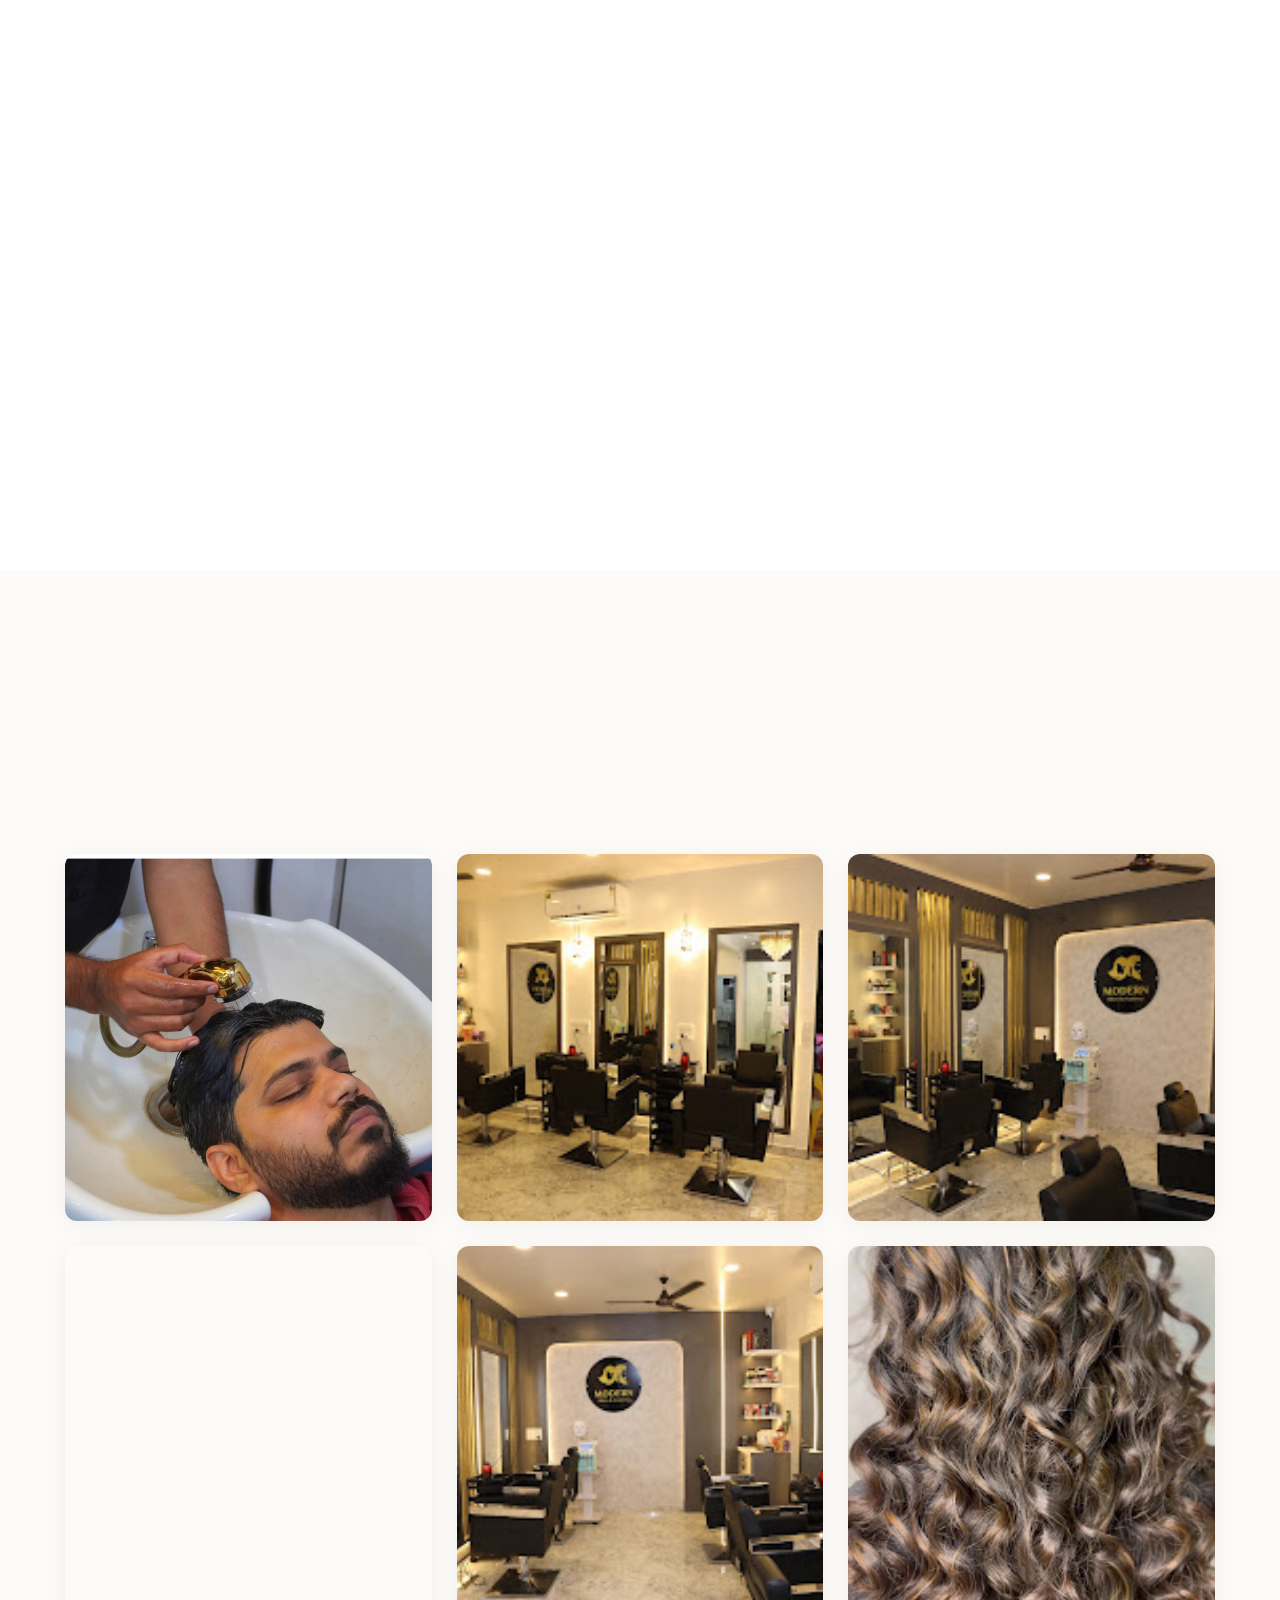
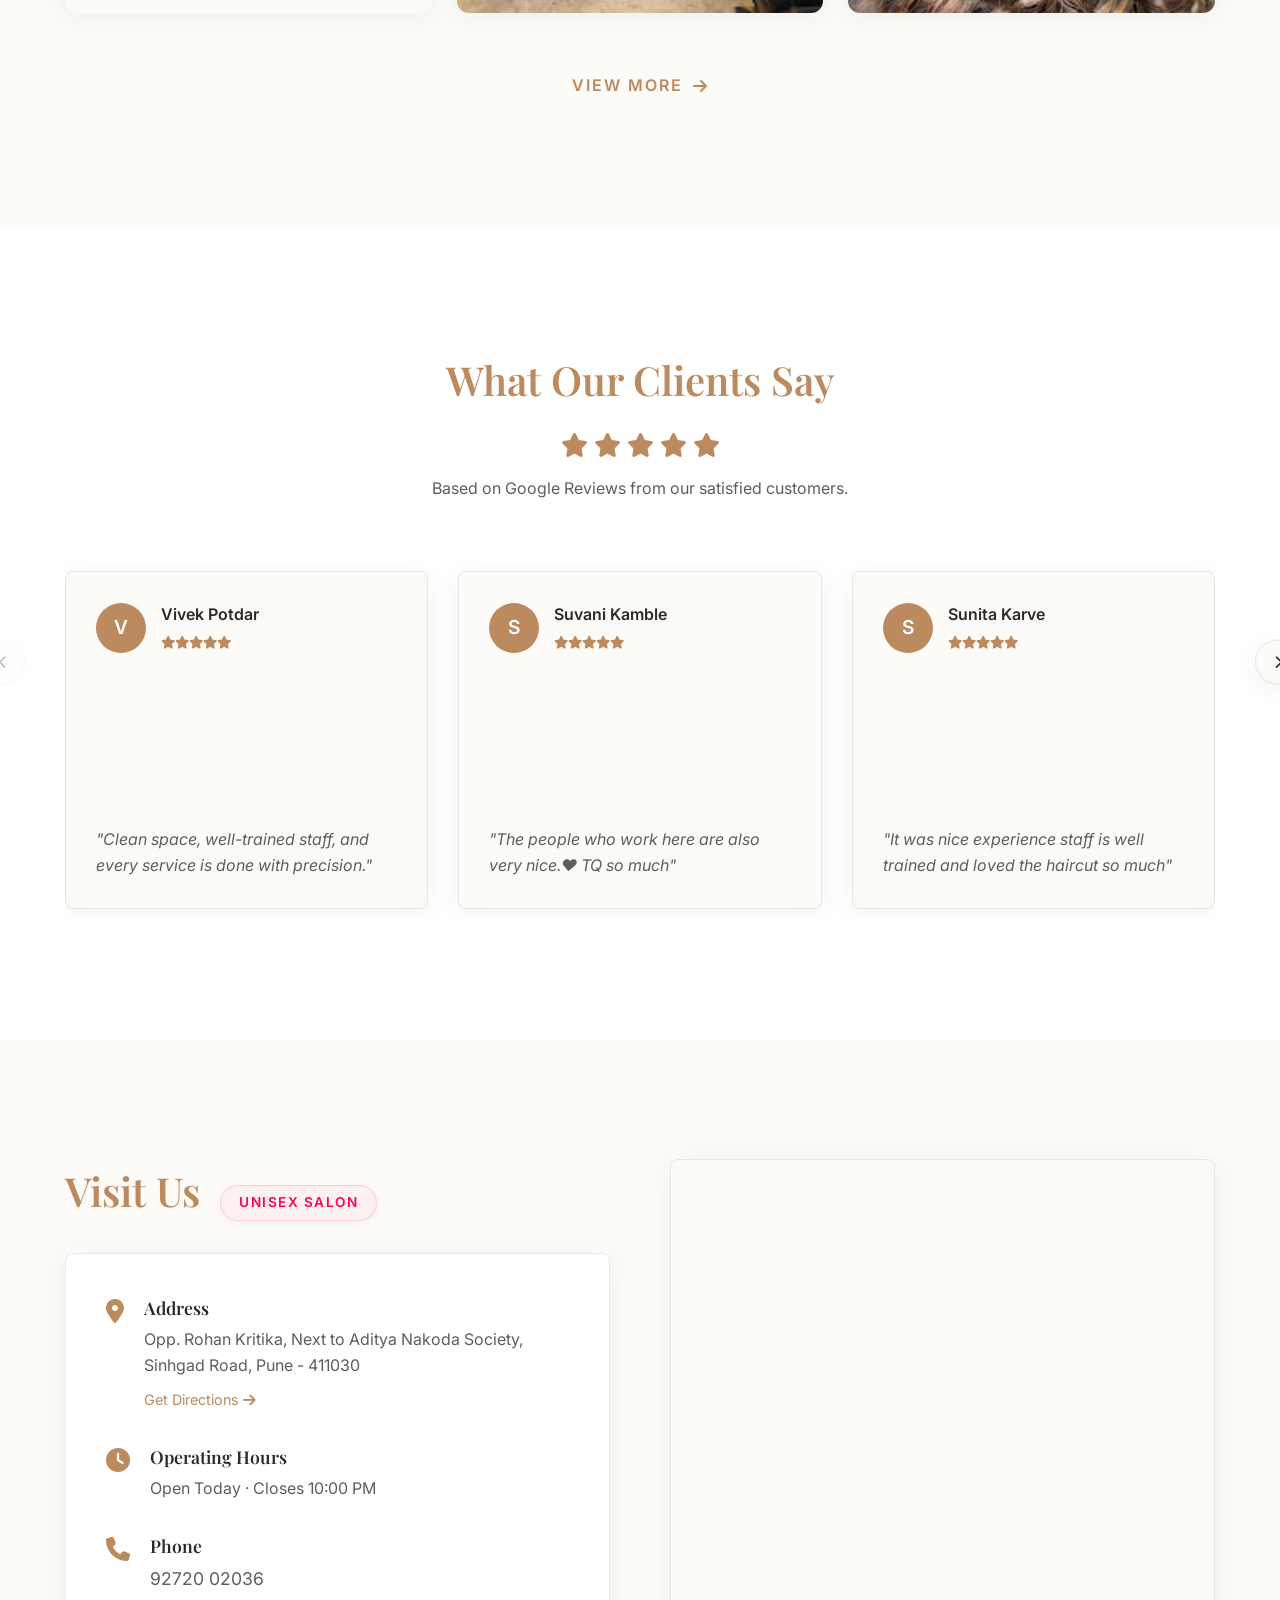
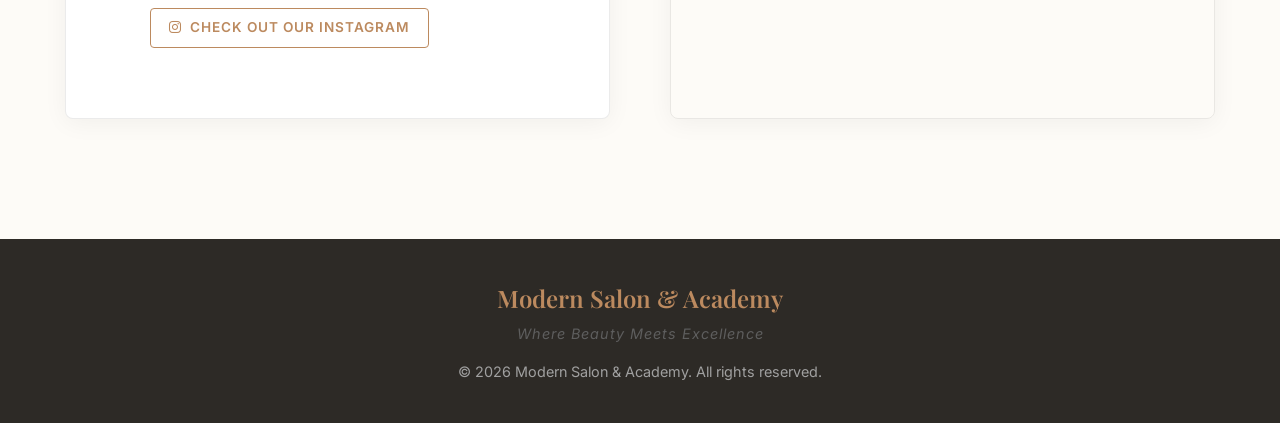
==== commit b348a2dd: "feat: move founder section above about section and style it as a small elegant note card on mobile" ====
--- a/index.html
+++ b/index.html
@@ -60,36 +60,6 @@
         </div>
     </section>
 
-    <!-- About Section -->
-    <section class="about" id="about">
-        <div class="container about-grid">
-            <div class="about-img-container reveal">
-                <img src="ModernPhotos/Chairs.jpeg" alt="Modern Salon luxury interior" class="about-img">
-            </div>
-            <div class="about-text reveal">
-                <h2>From Modern Salon & Academy</h2>
-                <div class="rating-badge">
-                    <span class="stars">
-                        <i class="fa-solid fa-star"></i>
-                        <i class="fa-solid fa-star"></i>
-                        <i class="fa-solid fa-star"></i>
-                        <i class="fa-solid fa-star"></i>
-                        <i class="fa-solid fa-star"></i>
-                    </span>
-                    <span>4.9 (45 Reviews)</span>
-                </div>
-                <p>
-                    "At Modern Salon & Academy, we offer expert hair care and styling services in a luxurious, welcoming
-                    environment. Our certified stylists provide personalized haircuts, coloring, and treatments."
-                </p>
-                <p>
-                    "As a premier Hair Academy, we also train the next generation of professionals, combining education
-                    with hands-on experience for top-tier results."
-                </p>
-                <a href="tel:08080866944" class="btn btn-outline">Call Us Today</a>
-            </div>
-        </div>
-    </section>
 
     <!-- Founder's Message Section -->
     <section class="founder-section reveal">
@@ -107,6 +77,37 @@
                     <p class="founder-credentials">B.E. Mechanical | L’Oréal Professional</p>
                     <p class="founder-title">Founder, Modern Salon & Academy</p>
                 </div>
+            </div>
+        </div>
+    </section>
+
+    <!-- About Section -->
+    <section class="about" id="about">
+        <div class="container about-grid">
+            <div class="about-img-container reveal">
+                <img src="ModernPhotos/Chairs.jpeg" alt="Modern Salon luxury interior" class="about-img">
+            </div>
+            <div class="about-text reveal">
+                <h2>From Modern Salon & Academy</h2>
+                <div class="rating-badge">
+                    <span class="stars">
+                        <i class="fa-solid fa-star"></i>
+                        <i class="fa-solid fa-star"></i>
+                        <i class="fa-solid fa-star"></i>
+                        <i class="fa-solid fa-star"></i>
+                        <i class="fa-solid fa-star"></i>
+                    </span>
+                    <span>4.9 (45 Reviews)</span>
+                </div>
+                <p>
+                    "At Modern Salon & Academy, we offer expert hair care and styling services in a luxurious, welcoming
+                    environment. Our certified stylists provide personalized haircuts, coloring, and treatments."
+                </p>
+                <p>
+                    "As a premier Hair Academy, we also train the next generation of professionals, combining education
+                    with hands-on experience for top-tier results."
+                </p>
+                <a href="tel:08080866944" class="btn btn-outline">Call Us Today</a>
             </div>
         </div>
     </section>
--- a/styles.css
+++ b/styles.css
@@ -445,6 +445,40 @@
   font-size: 0.9rem;
   color: var(--text-muted);
   font-style: italic;
+}
+
+@media (max-width: 768px) {
+  .founder-section {
+    padding: 40px 0;
+  }
+  .founder-quote-wrapper {
+    background-color: var(--bg-panel);
+    padding: 30px 20px;
+    border-radius: 12px;
+    border: 1px solid var(--border-light);
+    box-shadow: var(--shadow-soft);
+    max-width: 480px;
+    margin: 0 auto;
+  }
+  .founder-quote-wrapper .quote-icon {
+    font-size: 1.8rem;
+    margin-bottom: 15px;
+  }
+  .founder-quote {
+    font-size: 1.05rem;
+    line-height: 1.6;
+    margin-bottom: 20px;
+  }
+  .founder-name {
+    font-size: 1.1rem;
+  }
+  .founder-credentials {
+    font-size: 0.75rem;
+    letter-spacing: 1px;
+  }
+  .founder-title {
+    font-size: 0.8rem;
+  }
 }
 
 /* Services */
@@ -1074,6 +1108,7 @@
   border-radius: 8px;
   border: 1px solid var(--border-light);
   box-shadow: var(--shadow-soft);
+  aspect-ratio: auto;
 }
 
 .shop-gallery .gallery-item.main-img {
@@ -1105,8 +1140,9 @@
 @media (max-width: 576px) {
   .shop-gallery {
     grid-template-columns: 1fr;
-    grid-template-rows: 180px 120px 120px;
+    grid-template-rows: 240px 160px 160px;
     height: auto;
+    gap: 20px;
   }
   .shop-gallery .gallery-item.main-img {
     grid-row: auto;
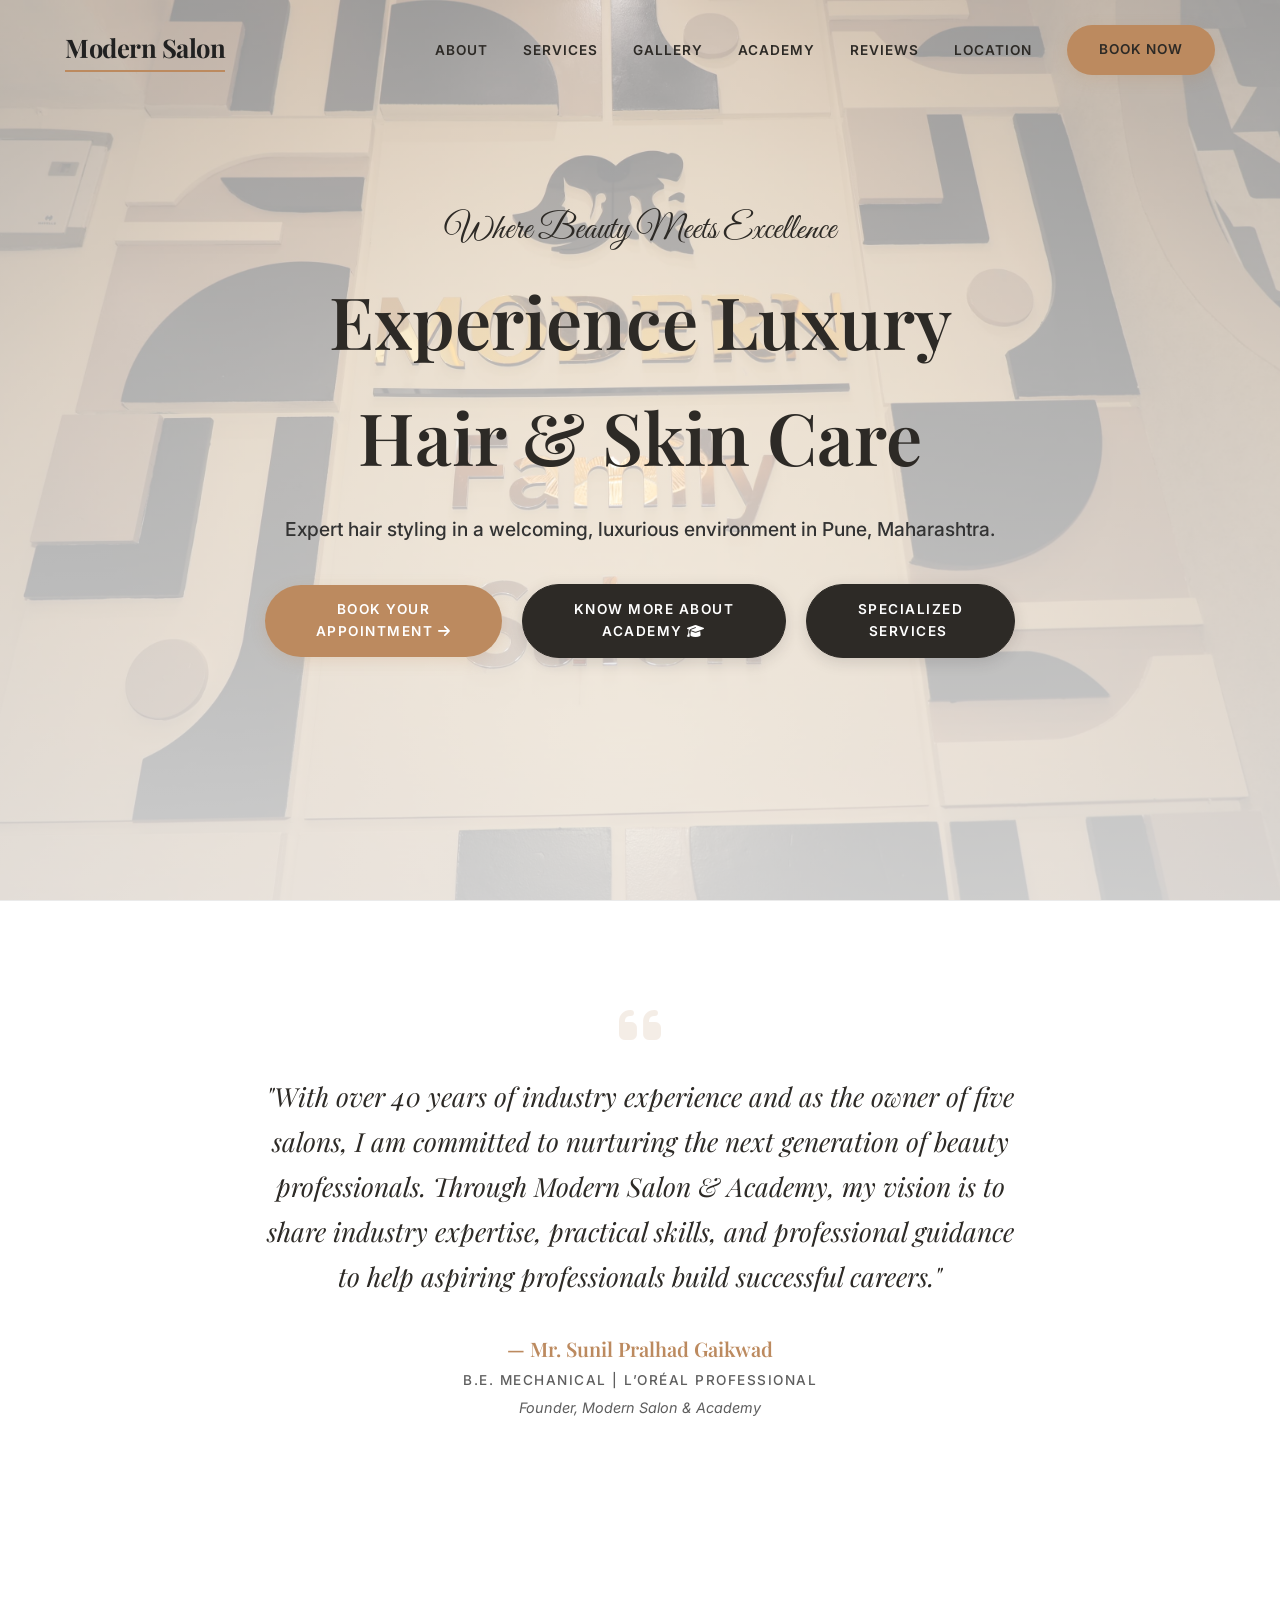
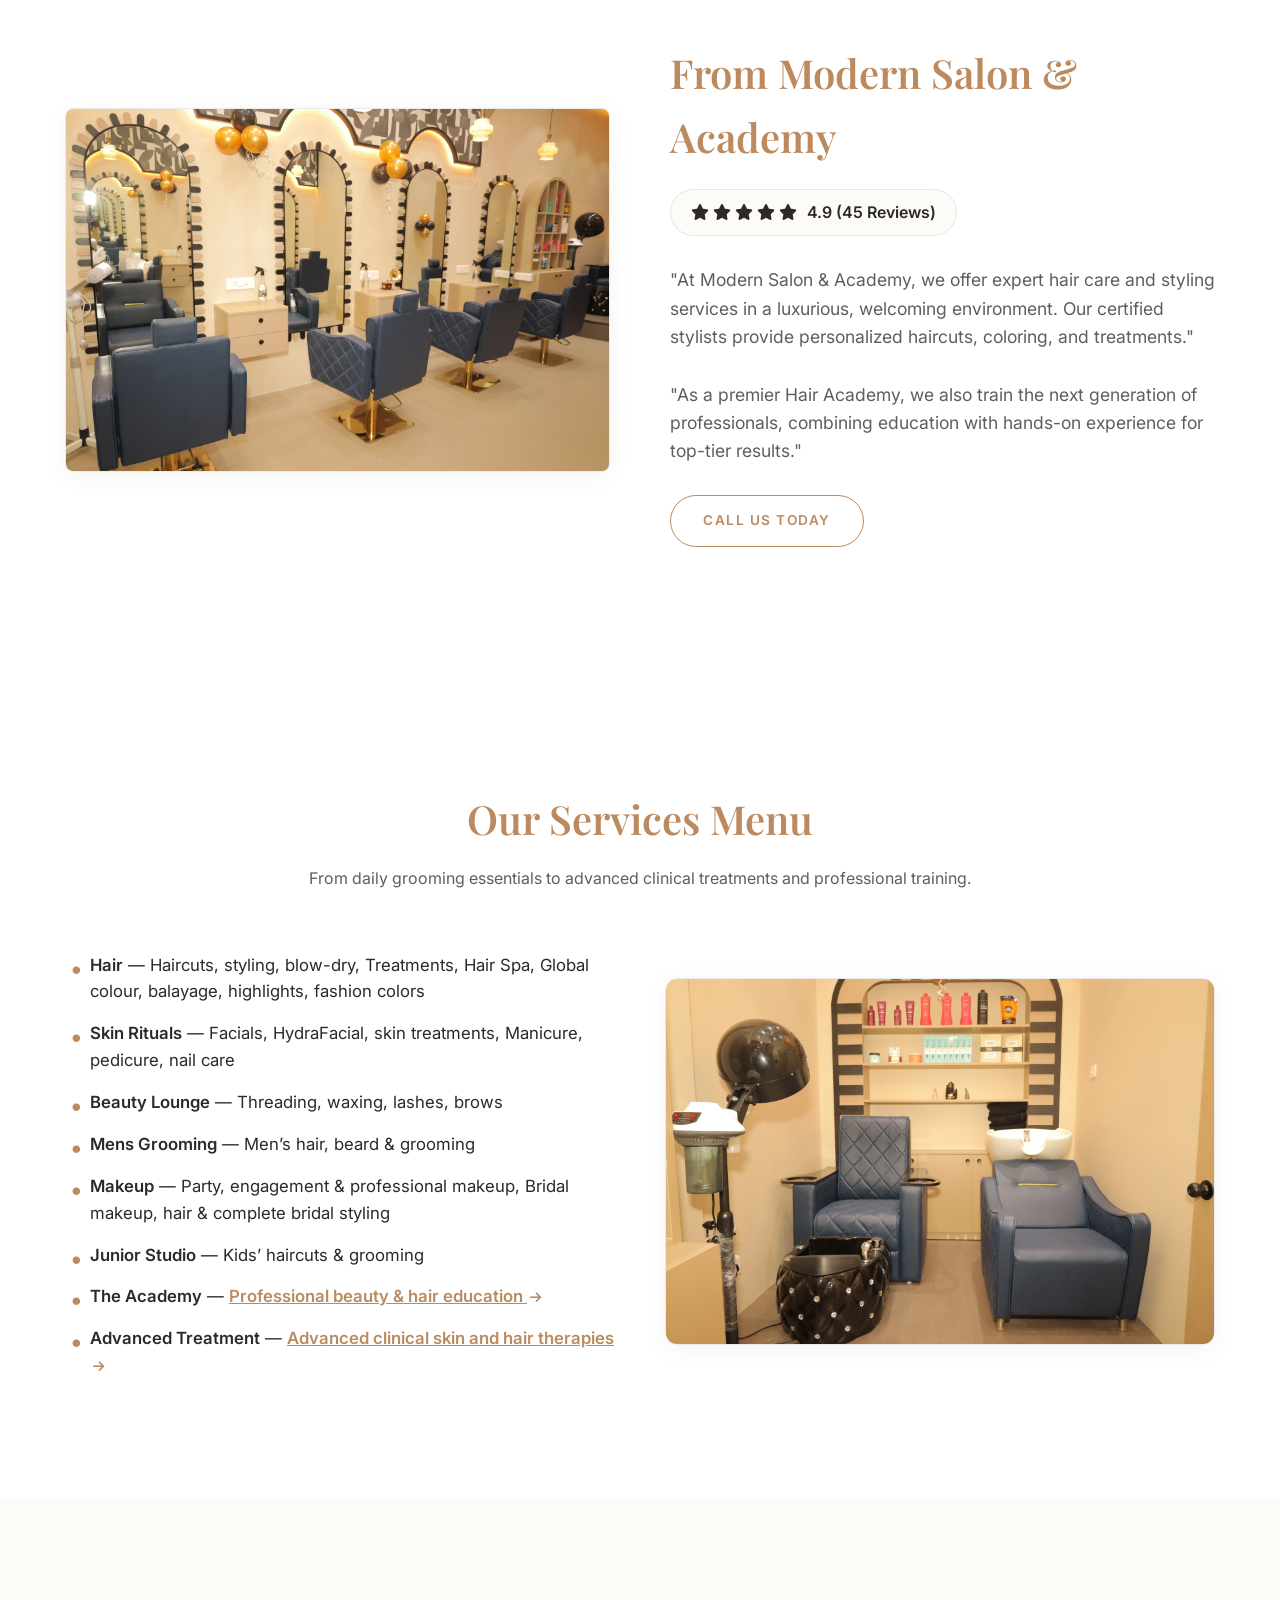
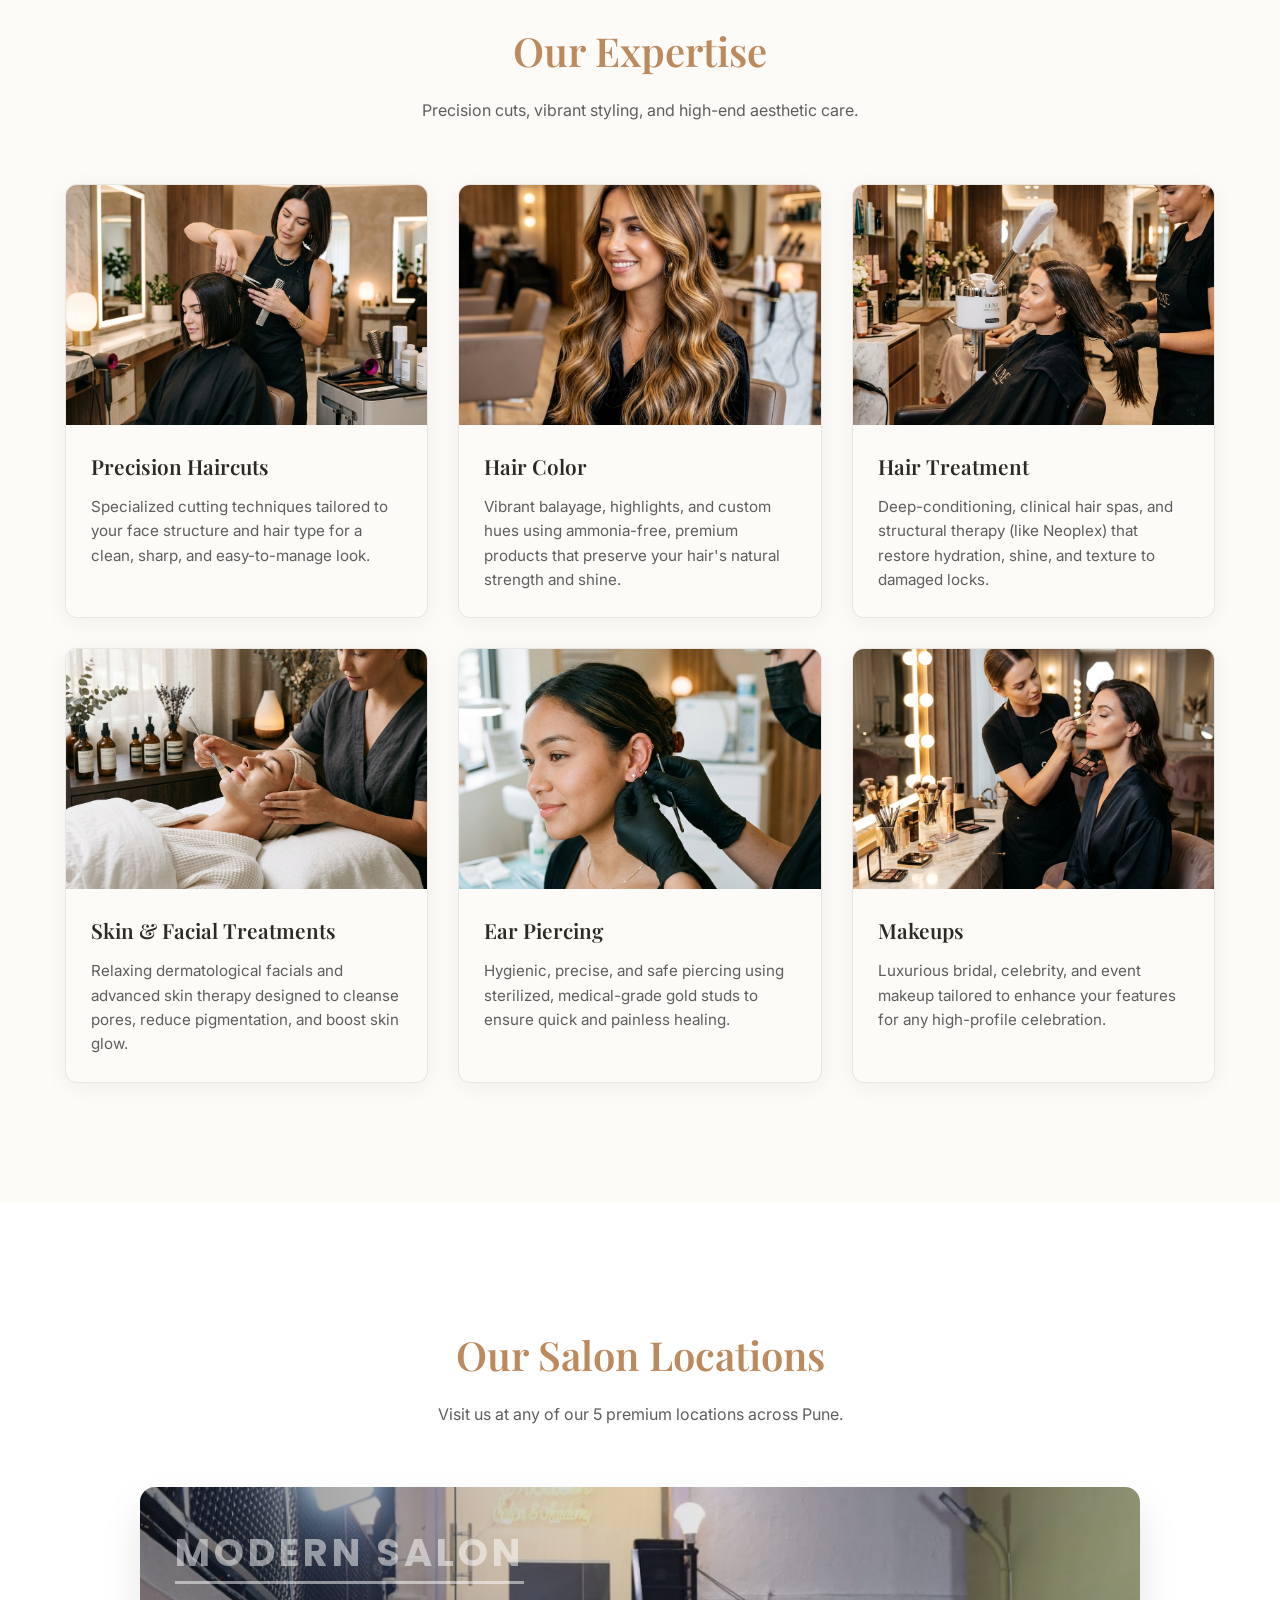
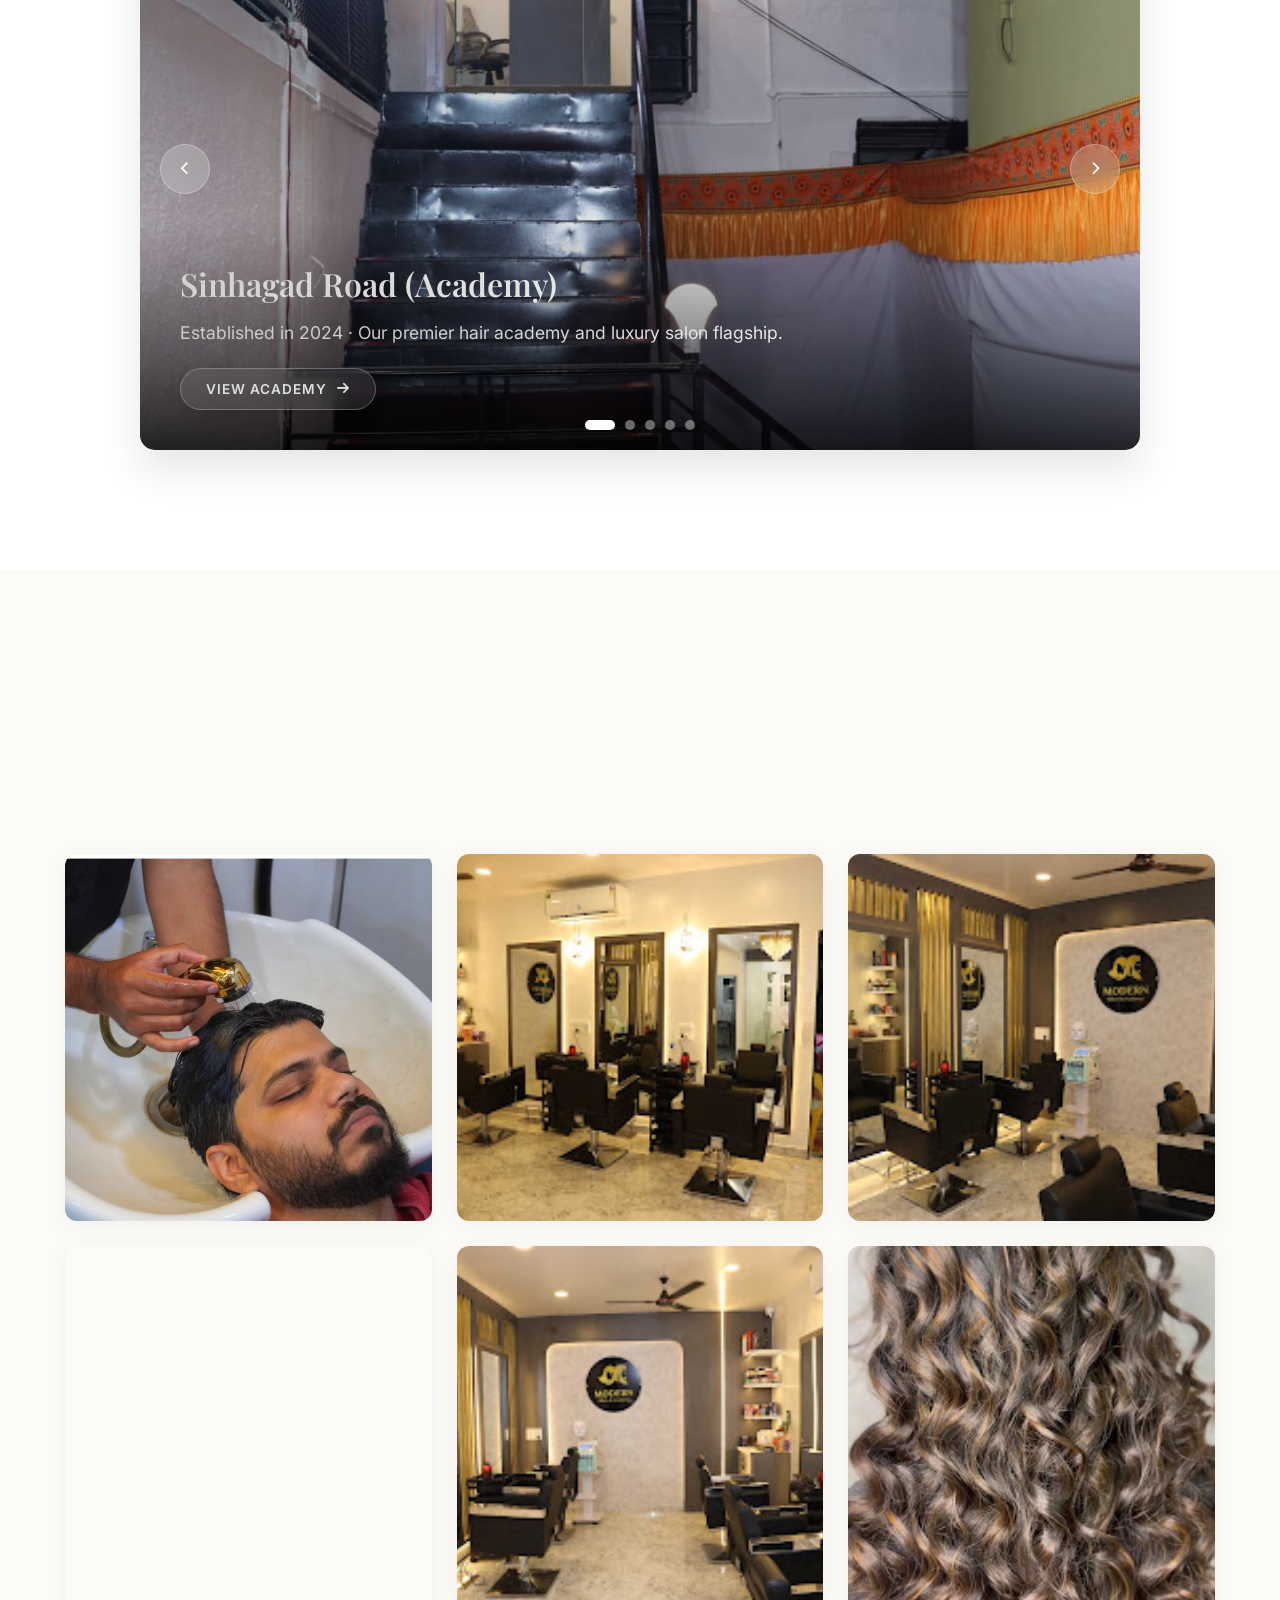
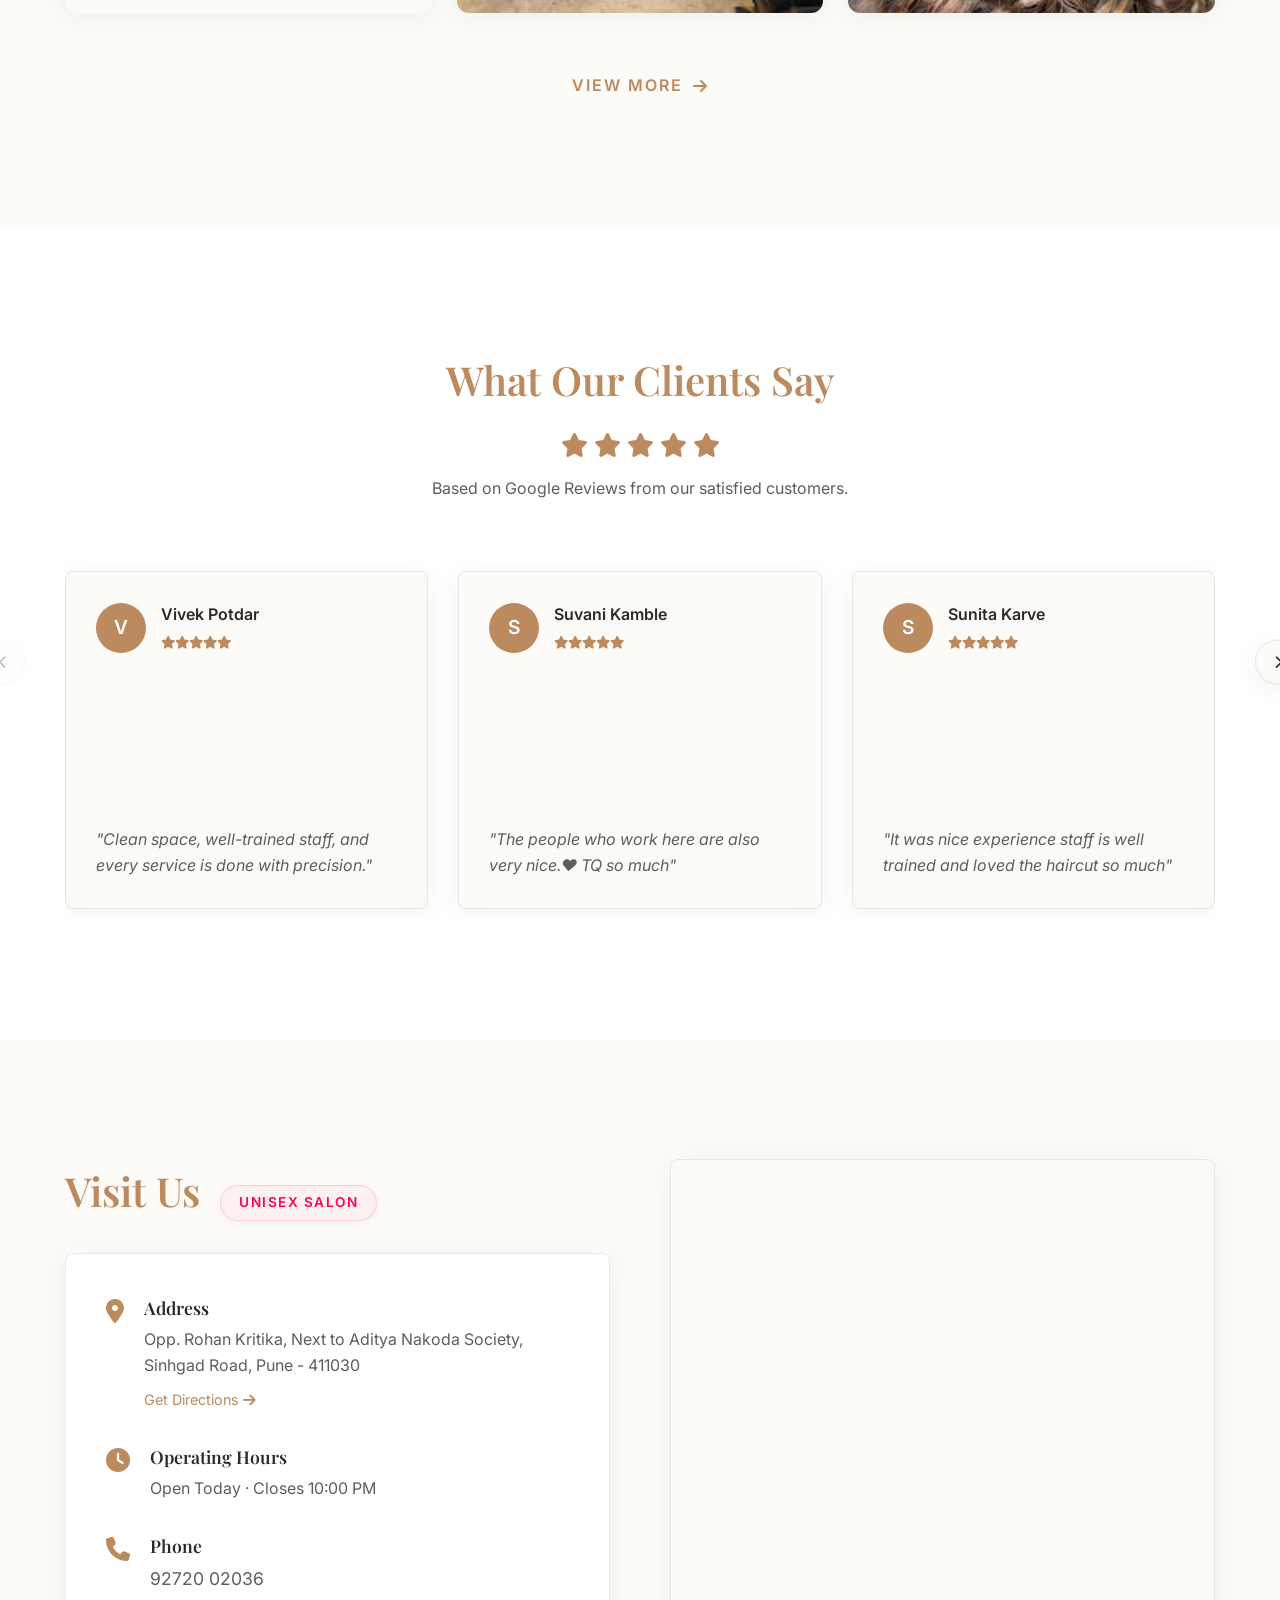
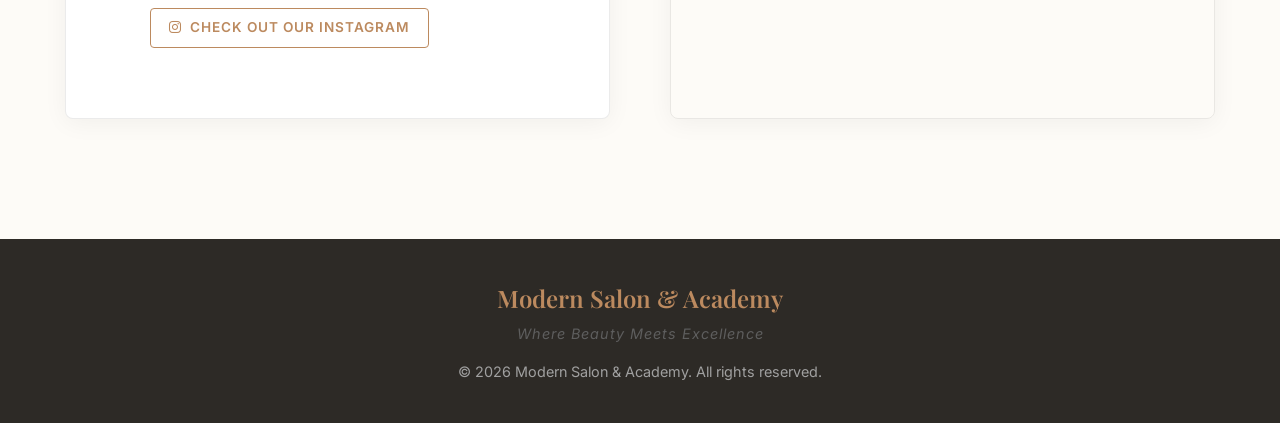
==== commit 0fa67a2b: "feat: use new Sinhagad Road Academy images on slide and inside location details" ====
--- a/index.html
+++ b/index.html
@@ -251,7 +251,7 @@
                     <div class="carousel-slide" data-location="sinhagad">
                         <div class="slide-content">
                             <div class="slide-tag">Modern Salon</div>
-                            <img src="ModernPhotos/Chairs3.jpeg" alt="Modern Salon Sinhagad Road Academy">
+                            <img src="ModernPhotos/Academy/entrance.jpeg" alt="Modern Salon Sinhagad Road Academy">
                             <div class="slide-overlay">
                                 <h3>Sinhagad Road (Academy)</h3>
                                 <p>Established in 2024 · Our premier hair academy and luxury salon flagship.</p>
--- a/styles.css
+++ b/styles.css
@@ -1304,11 +1304,21 @@
   }
 
   header {
-    background-color: rgba(255, 255, 255, 0.92) !important;
+    background-color: transparent;
+    backdrop-filter: none;
+    -webkit-backdrop-filter: none;
+    padding: 20px 0;
+    border-bottom: none;
+    box-shadow: none;
+    transition: all 0.4s ease;
+  }
+
+  header.scrolled {
+    background-color: #212121 !important;
     backdrop-filter: blur(20px) !important;
     -webkit-backdrop-filter: blur(20px) !important;
     padding: 15px 0 !important;
-    border-bottom: 1px solid var(--border-light) !important;
+    border-bottom: 1px solid rgba(255, 255, 255, 0.1) !important;
     box-shadow: var(--shadow-soft) !important;
   }
 
